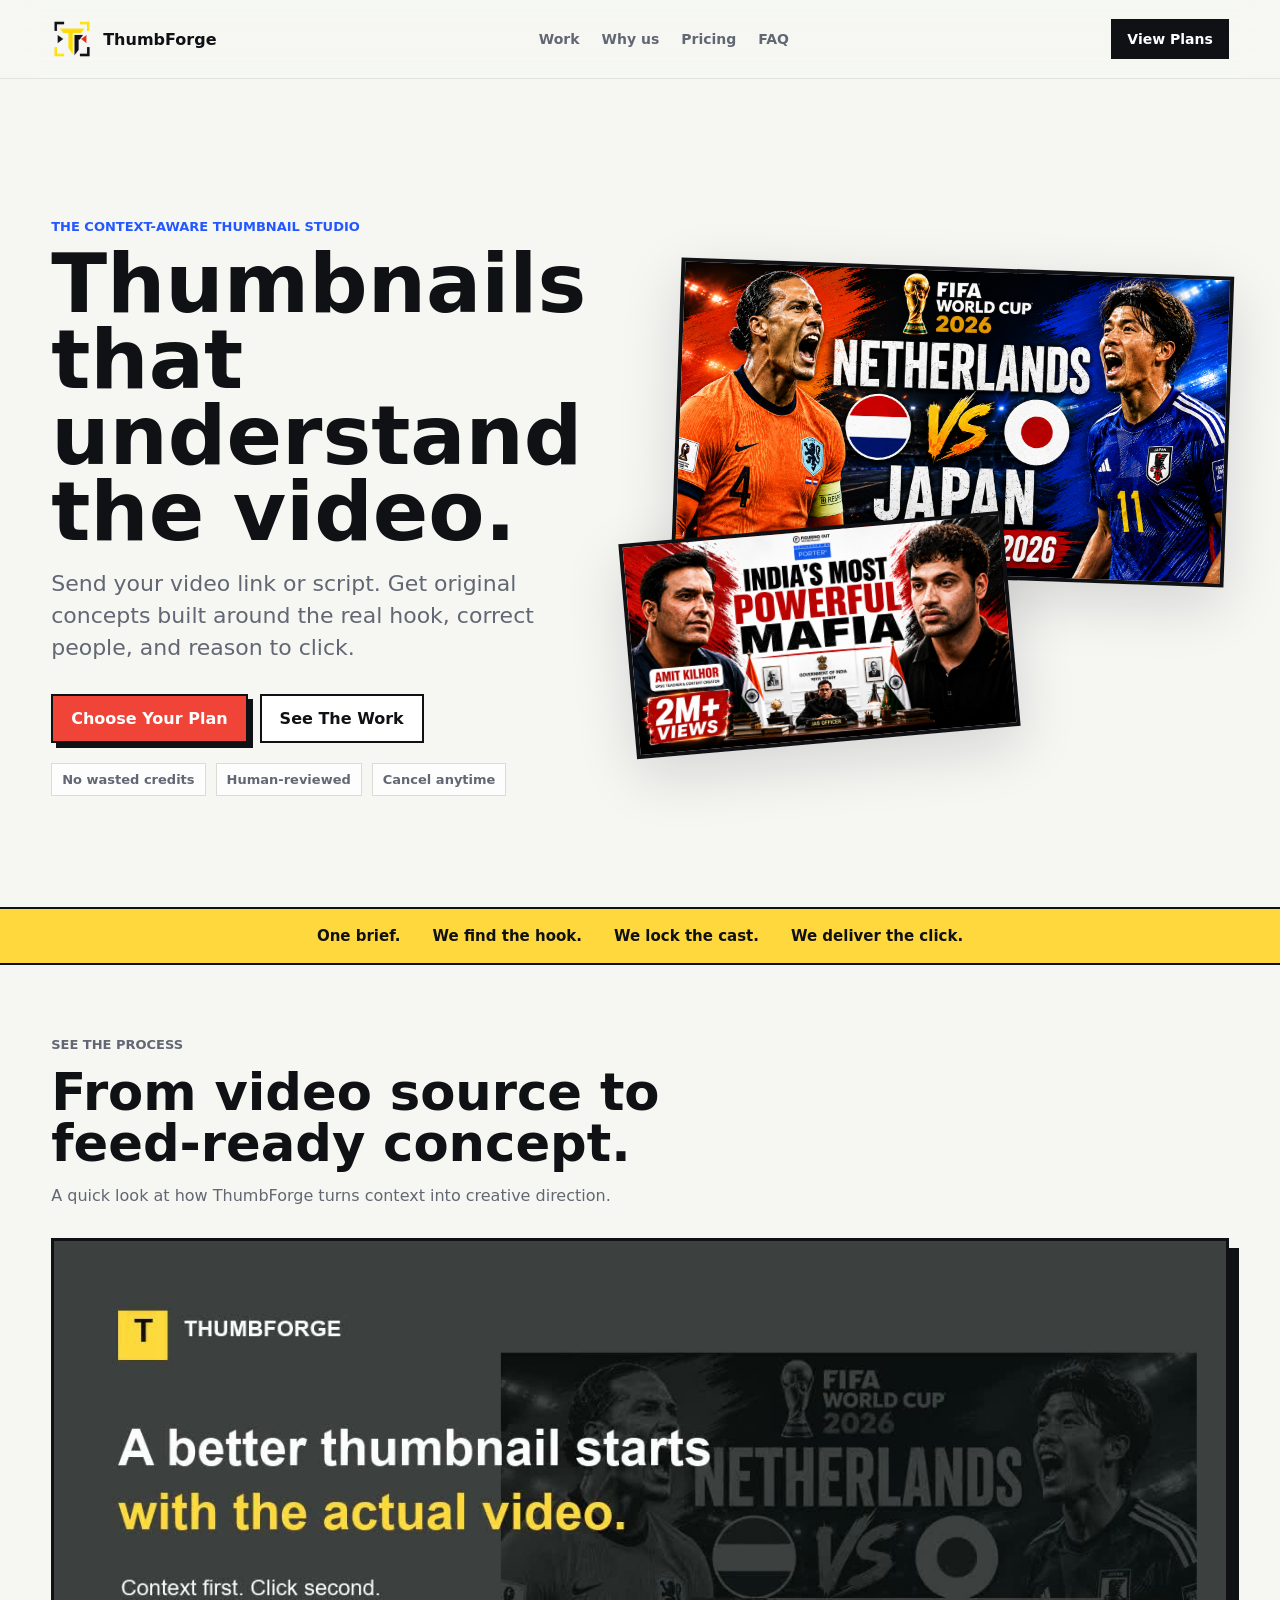
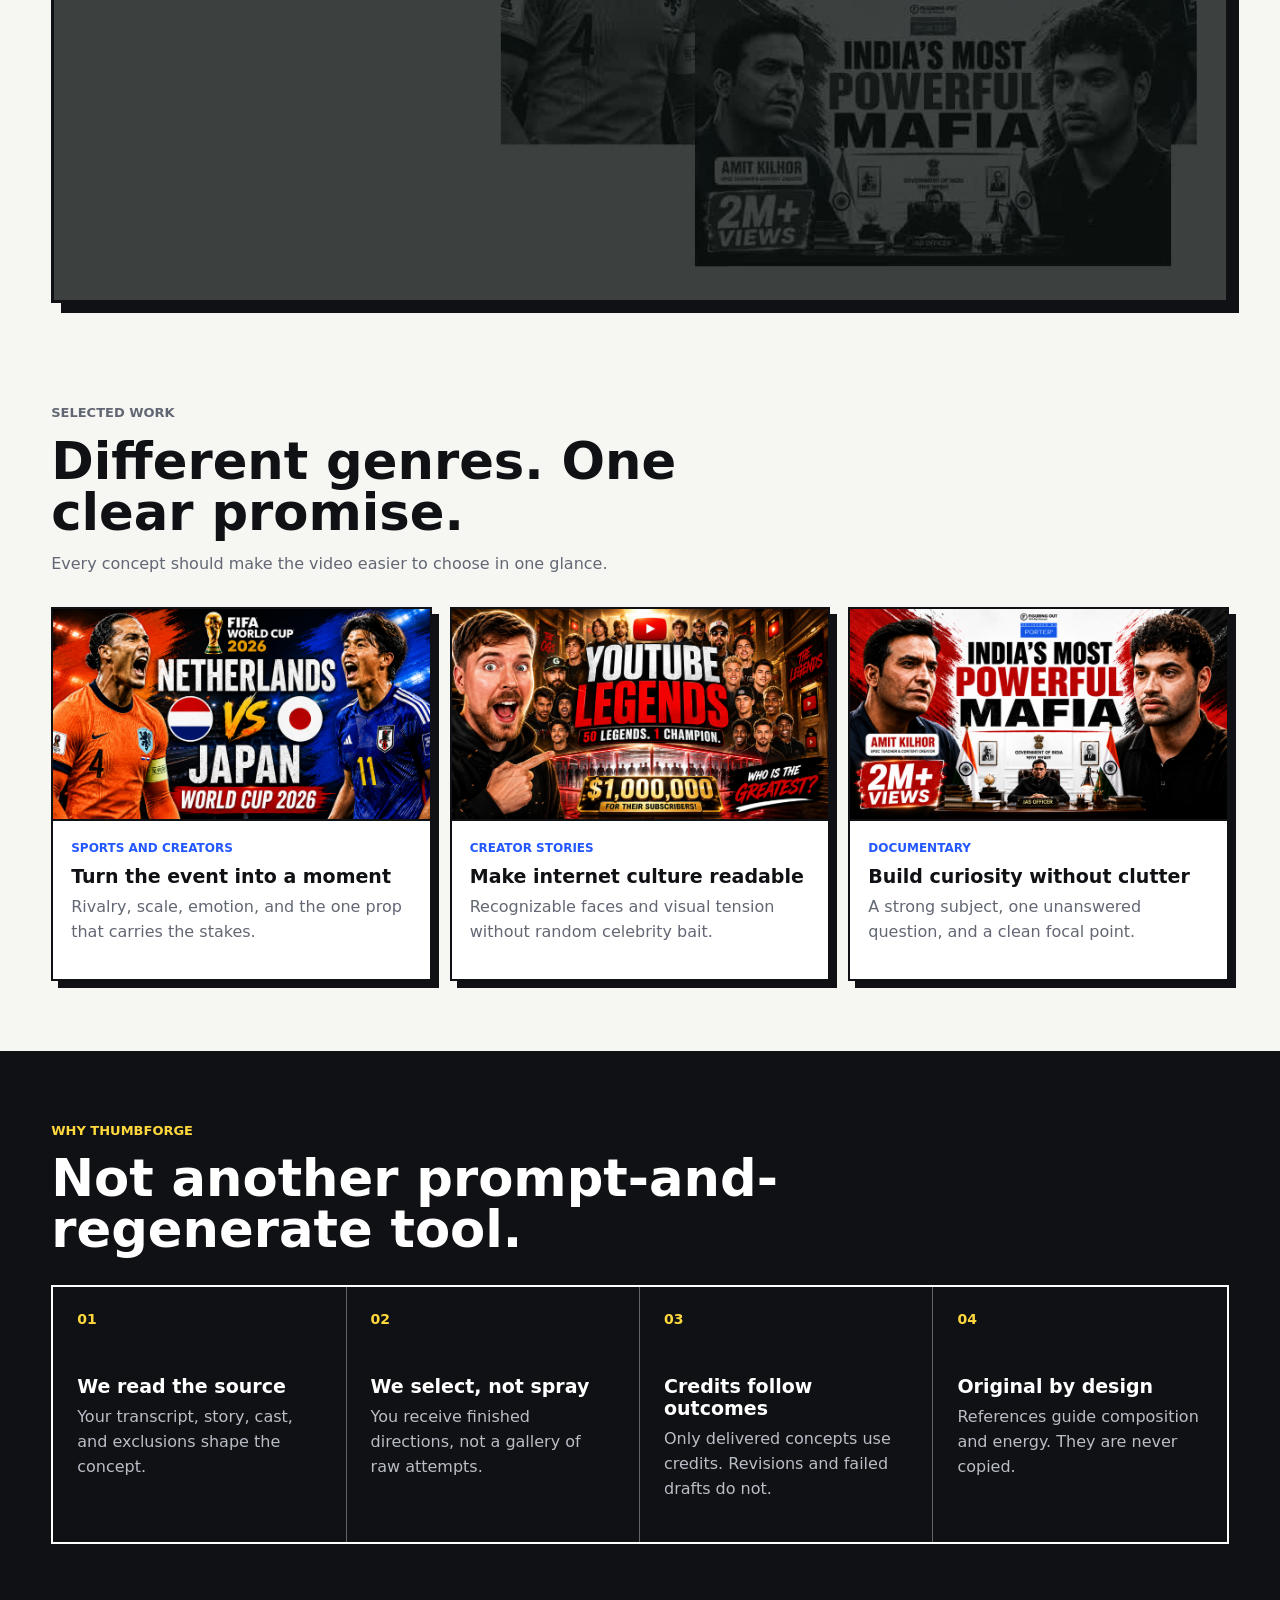
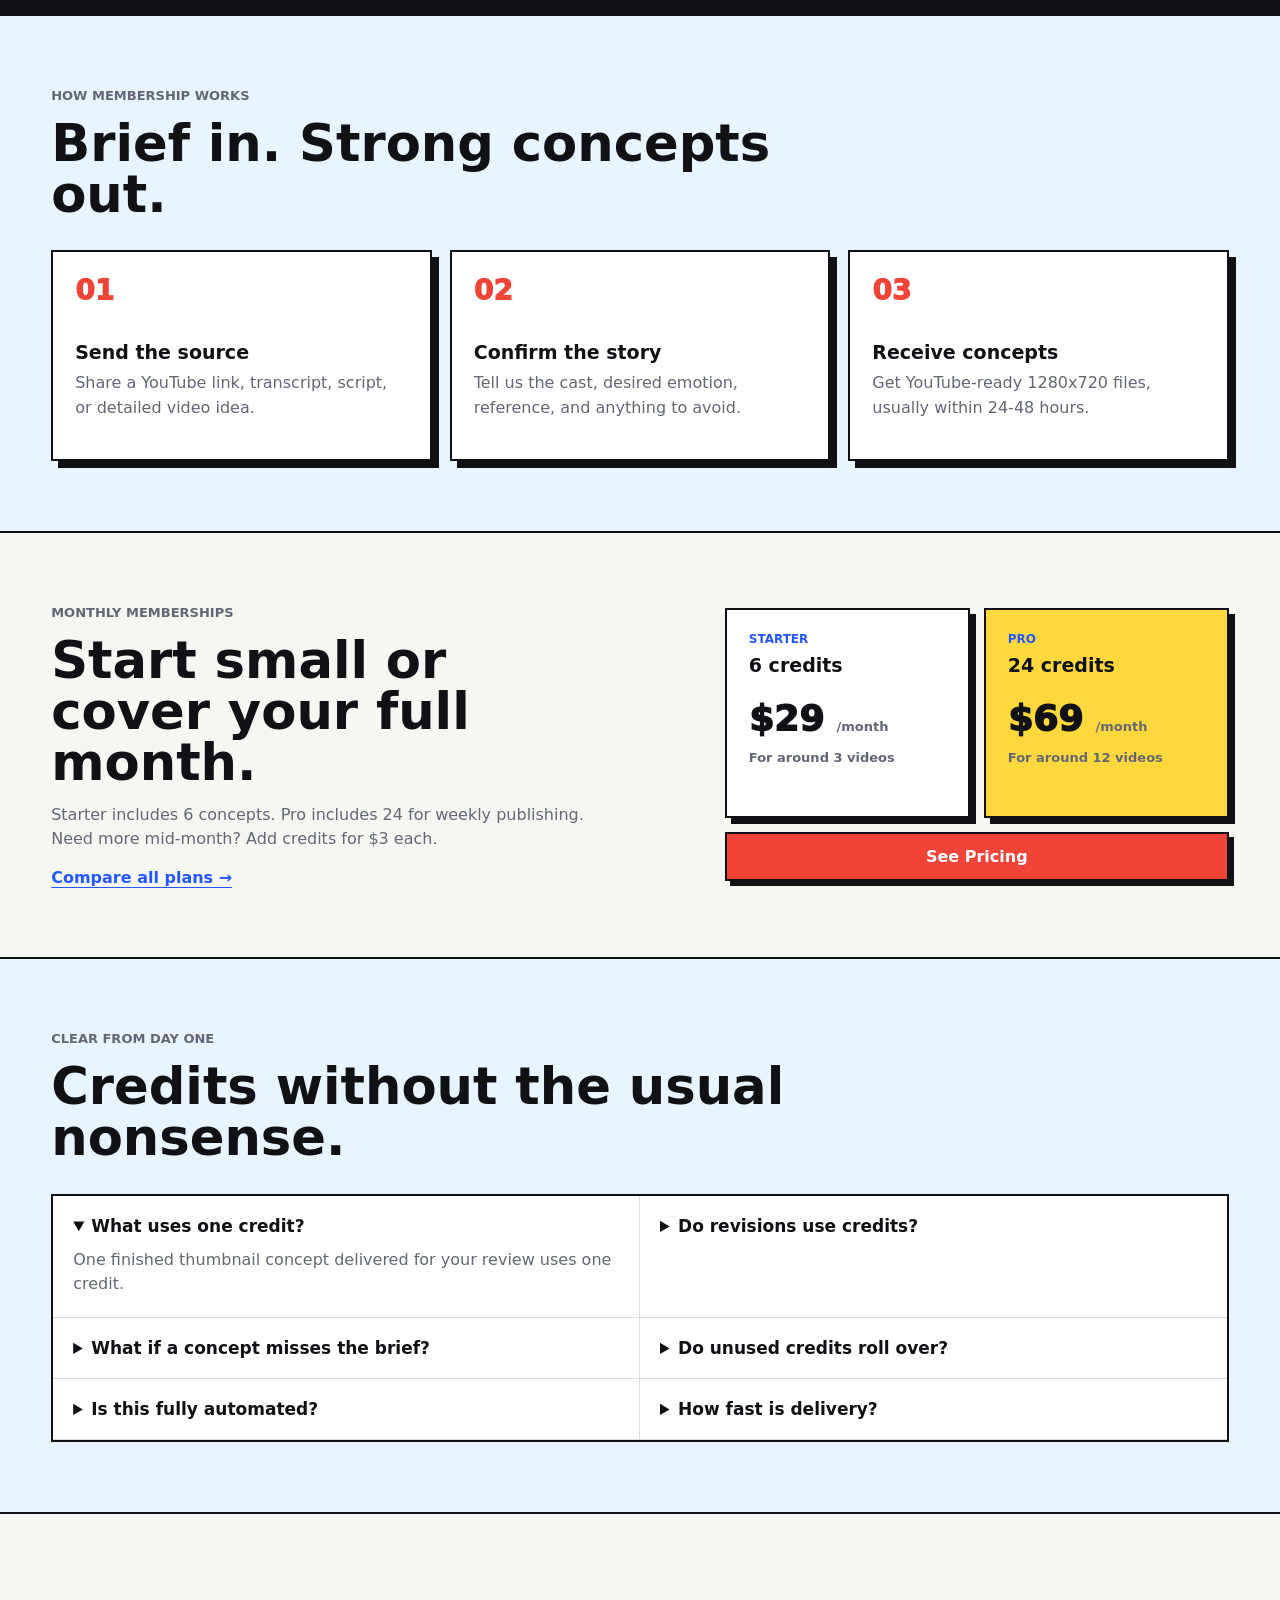
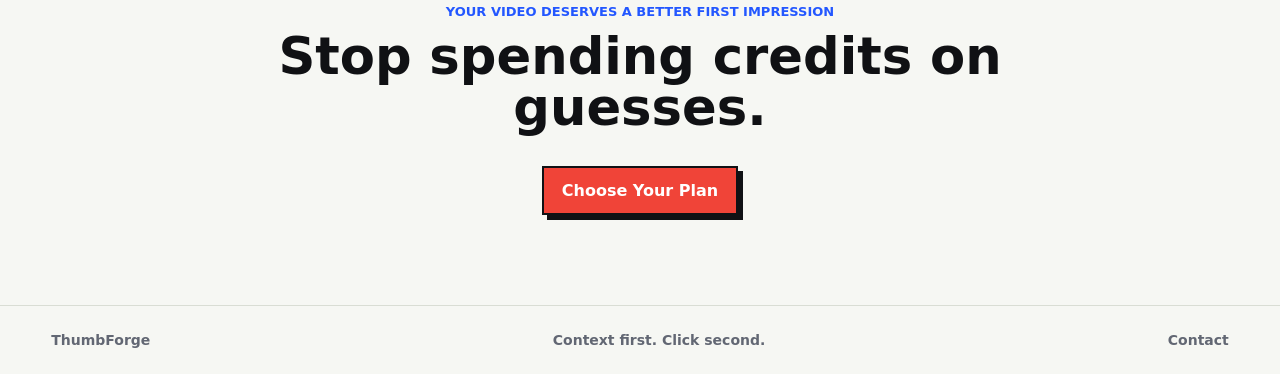
==== index.html @ fb47b9e1 "Add memorable ThumbForge brand mark" ====
<!doctype html>
<html lang="en">
  <head>
    <meta charset="utf-8" />
    <meta name="viewport" content="width=device-width, initial-scale=1" />
    <title>ThumbForge - Thumbnails That Understand the Video</title>
    <meta
      name="description"
      content="Send your video link or script. Get original, human-reviewed YouTube thumbnail concepts built around the real hook."
    />
    <meta name="theme-color" content="#f5f6f1" />
    <link rel="icon" href="assets/brand/favicon.ico" sizes="any" />
    <link rel="apple-touch-icon" href="assets/brand/thumbforge-192.png" />
    <link rel="stylesheet" href="styles.css" />
  </head>
  <body>
    <header class="site-header">
      <a class="brand" href="index.html" aria-label="ThumbForge home">
        <span class="brand-mark"><img src="assets/brand/thumbforge-64.png" alt="" /></span>
        <span>ThumbForge</span>
      </a>
      <nav aria-label="Main navigation">
        <a href="#work">Work</a>
        <a href="#difference">Why us</a>
        <a href="pricing.html">Pricing</a>
        <a href="#faq">FAQ</a>
      </nav>
      <a class="nav-cta" href="pricing.html">View Plans</a>
    </header>

    <main>
      <section class="hero">
        <div class="hero-copy">
          <p class="eyebrow">The context-aware thumbnail studio</p>
          <h1>Thumbnails that understand the video.</h1>
          <p class="hero-text">
            Send your video link or script. Get original concepts built around
            the real hook, correct people, and reason to click.
          </p>
          <div class="hero-actions">
            <a class="button primary" href="pricing.html">Choose Your Plan</a>
            <a class="button secondary" href="#work">See The Work</a>
          </div>
          <div class="trust-row" aria-label="Membership details">
            <span>No wasted credits</span>
            <span>Human-reviewed</span>
            <span>Cancel anytime</span>
          </div>
        </div>
        <div class="hero-stack" aria-label="ThumbForge thumbnail samples">
          <img
            class="hero-thumb hero-thumb-main"
            src="assets/sample-football.png"
            alt="High-energy football YouTube thumbnail"
          />
          <img
            class="hero-thumb hero-thumb-side"
            src="assets/sample-documentary.png"
            alt="Documentary YouTube thumbnail"
          />
        </div>
      </section>

      <section class="proof-strip" aria-label="Service summary">
        <strong>One brief.</strong>
        <span>We find the hook.</span>
        <span>We lock the cast.</span>
        <span>We deliver the click.</span>
      </section>

      <section class="section process-film-section" aria-labelledby="process-film-title">
        <div class="section-heading">
          <p class="eyebrow">See the process</p>
          <h2 id="process-film-title">From video source to feed-ready concept.</h2>
          <p>A quick look at how ThumbForge turns context into creative direction.</p>
        </div>
        <div class="process-film">
          <video
            class="process-film-wide"
            autoplay
            muted
            loop
            playsinline
            preload="metadata"
            poster="assets/video/thumbforge-process-wide-poster.jpg"
            aria-label="ThumbForge thumbnail creation process"
          >
            <source src="assets/video/thumbforge-process-wide.mp4" type="video/mp4" />
          </video>
          <video
            class="process-film-mobile"
            autoplay
            muted
            loop
            playsinline
            preload="metadata"
            poster="assets/video/thumbforge-process-mobile-poster.jpg"
            aria-label="ThumbForge thumbnail creation process for mobile"
          >
            <source src="assets/video/thumbforge-process-mobile.mp4" type="video/mp4" />
          </video>
        </div>
      </section>

      <section id="work" class="section">
        <div class="section-heading">
          <p class="eyebrow">Selected work</p>
          <h2>Different genres. One clear promise.</h2>
          <p>Every concept should make the video easier to choose in one glance.</p>
        </div>
        <div class="work-grid">
          <article class="work-card">
            <img src="assets/sample-football.png" alt="Sports thumbnail sample" />
            <div>
              <p class="work-label">Sports and creators</p>
              <h3>Turn the event into a moment</h3>
              <p>Rivalry, scale, emotion, and the one prop that carries the stakes.</p>
            </div>
          </article>
          <article class="work-card">
            <img src="assets/sample-youtube-legends.png" alt="Creator story thumbnail sample" />
            <div>
              <p class="work-label">Creator stories</p>
              <h3>Make internet culture readable</h3>
              <p>Recognizable faces and visual tension without random celebrity bait.</p>
            </div>
          </article>
          <article class="work-card">
            <img src="assets/sample-documentary.png" alt="Documentary thumbnail sample" />
            <div>
              <p class="work-label">Documentary</p>
              <h3>Build curiosity without clutter</h3>
              <p>A strong subject, one unanswered question, and a clean focal point.</p>
            </div>
          </article>
        </div>
      </section>

      <section id="difference" class="section difference-section">
        <div class="section-heading">
          <p class="eyebrow">Why ThumbForge</p>
          <h2>Not another prompt-and-regenerate tool.</h2>
        </div>
        <div class="difference-grid">
          <article>
            <span>01</span>
            <h3>We read the source</h3>
            <p>Your transcript, story, cast, and exclusions shape the concept.</p>
          </article>
          <article>
            <span>02</span>
            <h3>We select, not spray</h3>
            <p>You receive finished directions, not a gallery of raw attempts.</p>
          </article>
          <article>
            <span>03</span>
            <h3>Credits follow outcomes</h3>
            <p>Only delivered concepts use credits. Revisions and failed drafts do not.</p>
          </article>
          <article>
            <span>04</span>
            <h3>Original by design</h3>
            <p>References guide composition and energy. They are never copied.</p>
          </article>
        </div>
      </section>

      <section id="process" class="section process-section">
        <div class="section-heading">
          <p class="eyebrow">How membership works</p>
          <h2>Brief in. Strong concepts out.</h2>
        </div>
        <div class="steps">
          <div class="step">
            <span>01</span>
            <h3>Send the source</h3>
            <p>Share a YouTube link, transcript, script, or detailed video idea.</p>
          </div>
          <div class="step">
            <span>02</span>
            <h3>Confirm the story</h3>
            <p>Tell us the cast, desired emotion, reference, and anything to avoid.</p>
          </div>
          <div class="step">
            <span>03</span>
            <h3>Receive concepts</h3>
            <p>Get YouTube-ready 1280x720 files, usually within 24-48 hours.</p>
          </div>
        </div>
      </section>

      <section id="pricing" class="section pricing-section">
        <div class="pricing-copy">
          <p class="eyebrow">Monthly memberships</p>
          <h2>Start small or cover your full month.</h2>
          <p>Starter includes 6 concepts. Pro includes 24 for weekly publishing. Need more mid-month? Add credits for $3 each.</p>
          <a class="text-link" href="pricing.html">Compare all plans &rarr;</a>
        </div>
        <div class="home-plan-pair">
          <article class="mini-plan"><p class="plan-kicker">Starter</p><h3>6 credits</h3><p class="mini-price">$29 <small>/month</small></p><span>For around 3 videos</span></article>
          <article class="mini-plan mini-plan-pro"><p class="plan-kicker">Pro</p><h3>24 credits</h3><p class="mini-price">$69 <small>/month</small></p><span>For around 12 videos</span></article>
          <a class="button primary full" href="pricing.html">See Pricing</a>
        </div>
      </section>

      <section id="faq" class="section faq-section">
        <div class="section-heading">
          <p class="eyebrow">Clear from day one</p>
          <h2>Credits without the usual nonsense.</h2>
        </div>
        <div class="faq-grid">
          <details open>
            <summary>What uses one credit?</summary>
            <p>One finished thumbnail concept delivered for your review uses one credit.</p>
          </details>
          <details>
            <summary>Do revisions use credits?</summary>
            <p>No. One reasonable revision is included with each video brief.</p>
          </details>
          <details>
            <summary>What if a concept misses the brief?</summary>
            <p>A rejected direction that clearly misses the agreed brief does not consume a credit.</p>
          </details>
          <details>
            <summary>Do unused credits roll over?</summary>
            <p>Up to six unused credits roll into the next billing month while your membership is active.</p>
          </details>
          <details>
            <summary>Is this fully automated?</summary>
            <p>No. AI speeds up production, while each concept is reviewed for story accuracy, originality, and mobile readability.</p>
          </details>
          <details>
            <summary>How fast is delivery?</summary>
            <p>Most briefs are delivered within 24-48 hours. Complex requests may take longer and will be confirmed upfront.</p>
          </details>
        </div>
      </section>

      <section class="final-cta">
        <p class="eyebrow">Your video deserves a better first impression</p>
        <h2>Stop spending credits on guesses.</h2>
        <a class="button primary" href="pricing.html">Choose Your Plan</a>
      </section>
    </main>

    <footer class="site-footer">
      <span>ThumbForge</span>
      <span>Context first. Click second.</span>
      <a href="contact.html">Contact</a>
    </footer>
    <script src="script.js"></script>
  </body>
</html>
---- styles.css ----
:root {
  --ink: #101114;
  --muted: #626773;
  --paper: #f6f7f3;
  --panel: #ffffff;
  --line: #d9ddd4;
  --yellow: #ffd83d;
  --red: #f04438;
  --blue: #2357ff;
  --green: #0d9f68;
  --shadow: 0 18px 60px rgba(16, 17, 20, 0.14);
}

* {
  box-sizing: border-box;
}

body {
  margin: 0;
  font-family:
    Inter, ui-sans-serif, system-ui, -apple-system, BlinkMacSystemFont, "Segoe UI",
    sans-serif;
  color: var(--ink);
  background: var(--paper);
}

a {
  color: inherit;
  text-decoration: none;
}

img {
  display: block;
  max-width: 100%;
}

.site-header {
  position: sticky;
  top: 0;
  z-index: 10;
  display: flex;
  align-items: center;
  justify-content: space-between;
  gap: 24px;
  padding: 18px clamp(18px, 4vw, 56px);
  border-bottom: 1px solid rgba(16, 17, 20, 0.08);
  background: rgba(246, 247, 243, 0.88);
  backdrop-filter: blur(16px);
}

.brand,
.trust-row,
.hero-actions,
.site-footer {
  display: flex;
  align-items: center;
}

.brand {
  gap: 10px;
  font-weight: 900;
}

.brand-mark {
  display: grid;
  width: 34px;
  height: 34px;
  place-items: center;
  border: 2px solid var(--ink);
  background: var(--yellow);
  box-shadow: 4px 4px 0 var(--ink);
}

nav {
  display: flex;
  gap: 22px;
  color: var(--muted);
  font-size: 14px;
  font-weight: 700;
}

.nav-cta {
  padding: 10px 14px;
  border: 2px solid var(--ink);
  background: var(--ink);
  color: #fff;
  font-size: 14px;
  font-weight: 800;
}

.hero {
  display: grid;
  grid-template-columns: minmax(0, 0.92fr) minmax(360px, 1.08fr);
  gap: clamp(28px, 5vw, 70px);
  align-items: center;
  min-height: calc(100vh - 72px);
  padding: clamp(42px, 6vw, 84px) clamp(18px, 4vw, 56px) 48px;
  overflow: hidden;
}

.eyebrow {
  margin: 0 0 12px;
  color: var(--blue);
  font-size: 13px;
  font-weight: 900;
  letter-spacing: 0;
  text-transform: uppercase;
}

h1,
h2,
h3,
p {
  margin-top: 0;
}

h1 {
  max-width: 740px;
  margin-bottom: 18px;
  font-size: clamp(44px, 6.4vw, 82px);
  line-height: 0.93;
}

h2 {
  margin-bottom: 14px;
  font-size: clamp(30px, 4vw, 54px);
  line-height: 1;
}

h3 {
  margin-bottom: 8px;
  font-size: 19px;
}

.hero-text {
  max-width: 610px;
  color: var(--muted);
  font-size: clamp(18px, 2vw, 22px);
  line-height: 1.45;
}

.hero-actions {
  flex-wrap: wrap;
  gap: 12px;
  margin: 30px 0 20px;
}

.button {
  display: inline-flex;
  min-height: 48px;
  align-items: center;
  justify-content: center;
  padding: 13px 18px;
  border: 2px solid var(--ink);
  font-weight: 900;
  cursor: pointer;
}

.button.primary {
  background: var(--red);
  color: #fff;
  box-shadow: 5px 5px 0 var(--ink);
}

.button.secondary {
  background: var(--panel);
}

.button.full {
  width: 100%;
}

.trust-row {
  flex-wrap: wrap;
  gap: 10px;
}

.trust-row span {
  padding: 8px 10px;
  border: 1px solid var(--line);
  background: rgba(255, 255, 255, 0.74);
  color: var(--muted);
  font-size: 13px;
  font-weight: 800;
}

.hero-stack {
  position: relative;
  min-height: 520px;
}

.hero-thumb {
  position: absolute;
  aspect-ratio: 16 / 9;
  object-fit: cover;
  border: 4px solid var(--ink);
  box-shadow: var(--shadow);
}

.hero-thumb-main {
  right: 0;
  top: 20px;
  width: min(780px, 92%);
  transform: rotate(2deg);
}

.hero-thumb-side {
  left: 0;
  bottom: 24px;
  width: min(520px, 64%);
  transform: rotate(-5deg);
}

.section {
  padding: 70px clamp(18px, 4vw, 56px);
}

.section-heading {
  max-width: 760px;
  margin-bottom: 30px;
}

.section-heading p,
.pricing-copy p,
.brief-aside p,
.difference-grid p,
.faq-grid p,
.step p,
.work-card p {
  color: var(--muted);
  line-height: 1.55;
}

.proof-strip {
  display: flex;
  flex-wrap: wrap;
  justify-content: center;
  gap: 12px 32px;
  padding: 18px clamp(18px, 4vw, 56px);
  border-block: 2px solid var(--ink);
  background: var(--yellow);
  font-size: 15px;
  font-weight: 850;
}

.process-film-section {
  padding-bottom: 30px;
}

.process-film {
  overflow: hidden;
  border: 3px solid var(--ink);
  background: #aeb2ad;
  box-shadow: 10px 10px 0 var(--ink);
}

.process-film video {
  display: block;
  width: 100%;
  height: auto;
}

.process-film-mobile {
  display: none !important;
}

.work-grid {
  display: grid;
  grid-template-columns: repeat(3, minmax(0, 1fr));
  gap: 18px;
}

.work-card,
.step,
.price-card,
.brief-form,
.brief-aside {
  border: 2px solid var(--ink);
  background: var(--panel);
  box-shadow: 7px 7px 0 var(--ink);
}

.work-card {
  overflow: hidden;
}

.work-card img {
  width: 100%;
  aspect-ratio: 16 / 9;
  object-fit: cover;
  border-bottom: 2px solid var(--ink);
}

.work-card div {
  padding: 18px;
}

.work-label,
.plan-kicker {
  margin-bottom: 8px;
  color: var(--blue) !important;
  font-size: 12px;
  font-weight: 900;
  text-transform: uppercase;
}

.difference-section {
  background: var(--ink);
  color: #fff;
}

.difference-section .eyebrow {
  color: var(--yellow);
}

.difference-grid {
  display: grid;
  grid-template-columns: repeat(4, minmax(0, 1fr));
  border: 2px solid #fff;
}

.difference-grid article {
  min-height: 250px;
  padding: 24px;
  border-right: 1px solid rgba(255, 255, 255, 0.35);
}

.difference-grid article:last-child {
  border-right: 0;
}

.difference-grid span {
  display: block;
  margin-bottom: 48px;
  color: var(--yellow);
  font-size: 14px;
  font-weight: 900;
}

.difference-grid p {
  color: #b9bdc6;
}

.process-section {
  background: #e8f4ff;
  border-block: 2px solid var(--ink);
}

.steps {
  display: grid;
  grid-template-columns: repeat(3, minmax(0, 1fr));
  gap: 18px;
}

.step {
  padding: 22px;
}

.step span {
  display: inline-block;
  margin-bottom: 34px;
  color: var(--red);
  font-size: 28px;
  font-weight: 950;
}

.pricing-section {
  display: grid;
  grid-template-columns: minmax(0, 0.85fr) minmax(420px, 0.75fr);
  gap: clamp(36px, 8vw, 120px);
  align-items: center;
}

.price-card {
  padding: 24px;
}

.founder-card {
  position: relative;
  padding: 30px;
  background: var(--yellow);
}

.price-head {
  display: flex;
  align-items: baseline;
  justify-content: space-between;
  gap: 18px;
  border-bottom: 2px solid var(--ink);
  margin-bottom: 20px;
  padding-bottom: 18px;
}

.price {
  margin: 0;
  font-size: 44px;
  font-weight: 950;
  white-space: nowrap;
}

.price span {
  font-size: 24px;
  vertical-align: top;
}

.price small {
  color: var(--muted);
  font-size: 14px;
  font-weight: 800;
}

.feature-list {
  color: var(--ink);
  font-weight: 700;
}

.faq-section {
  background: #e8f4ff;
  border-block: 2px solid var(--ink);
}

.faq-grid {
  display: grid;
  grid-template-columns: repeat(2, minmax(0, 1fr));
  border: 2px solid var(--ink);
  background: var(--panel);
}

.faq-grid details {
  padding: 20px;
  border-bottom: 1px solid var(--line);
}

.faq-grid details:nth-child(odd) {
  border-right: 1px solid var(--line);
}

.faq-grid summary {
  cursor: pointer;
  font-size: 17px;
  font-weight: 900;
}

.faq-grid p {
  margin: 12px 0 0;
}

.final-cta {
  padding: 90px clamp(18px, 4vw, 56px);
  text-align: center;
}

.final-cta h2 {
  max-width: 780px;
  margin-inline: auto;
}

.final-cta .button {
  margin-top: 18px;
}

ul {
  margin: 0 0 24px;
  padding-left: 20px;
  color: var(--muted);
  line-height: 1.9;
}

.fine-print {
  margin: 16px 0 0;
  color: var(--muted);
  font-size: 12px;
  line-height: 1.45;
}

.site-footer {
  justify-content: space-between;
  padding: 26px clamp(18px, 4vw, 56px);
  border-top: 1px solid var(--line);
  color: var(--muted);
  font-size: 14px;
  font-weight: 800;
}

.form-hero {
  padding: 64px clamp(18px, 4vw, 56px) 30px;
}

.form-hero div {
  max-width: 760px;
}

.form-hero p {
  color: var(--muted);
  font-size: 18px;
  line-height: 1.5;
}

.brief-layout {
  display: grid;
  grid-template-columns: minmax(0, 1fr) minmax(280px, 360px);
  gap: 24px;
  padding: 0 clamp(18px, 4vw, 56px) 70px;
}

.brief-form,
.brief-aside {
  padding: 22px;
}

label {
  display: grid;
  gap: 8px;
  margin-bottom: 16px;
  font-weight: 850;
}

input,
select,
textarea {
  width: 100%;
  border: 2px solid var(--ink);
  background: #fff;
  padding: 12px;
  color: var(--ink);
  font: inherit;
}

textarea {
  resize: vertical;
}

.field-grid {
  display: grid;
  grid-template-columns: repeat(2, minmax(0, 1fr));
  gap: 14px;
}

@media (max-width: 900px) {
  nav {
    display: none;
  }

  .hero,
  .pricing-section,
  .brief-layout {
    grid-template-columns: 1fr;
  }

  .difference-grid {
    grid-template-columns: repeat(2, minmax(0, 1fr));
  }

  .difference-grid article:nth-child(2) {
    border-right: 0;
  }

  .hero {
    min-height: auto;
  }

  .hero-stack {
    min-height: 420px;
  }

  .work-grid,
  .steps {
    grid-template-columns: 1fr;
  }
}

@media (max-width: 560px) {
  .site-header {
    gap: 12px;
  }

  .nav-cta {
    display: none;
  }

  h1 {
    font-size: 42px;
  }

  .hero-stack {
    min-height: 320px;
  }

  .hero-thumb-main,
  .hero-thumb-side {
    width: 92%;
  }

  .field-grid,
  .price-head {
    grid-template-columns: 1fr;
    display: grid;
  }

  .difference-grid,
  .faq-grid {
    grid-template-columns: 1fr;
  }

  .difference-grid article,
  .difference-grid article:nth-child(2),
  .faq-grid details:nth-child(odd) {
    border-right: 0;
  }

  .process-film-wide {
    display: none !important;
  }

  .process-film-mobile {
    display: block !important;
  }
}

.text-link {
  color: var(--blue);
  font-weight: 900;
  text-decoration: underline;
  text-underline-offset: 4px;
}

.home-plan-pair {
  display: grid;
  grid-template-columns: repeat(2, minmax(0, 1fr));
  gap: 14px;
}

.home-plan-pair .button {
  grid-column: 1 / -1;
}

.mini-plan {
  min-height: 210px;
  padding: 22px;
  border: 2px solid var(--ink);
  background: var(--panel);
  box-shadow: 6px 6px 0 var(--ink);
}

.mini-plan-pro {
  background: var(--yellow);
}

.mini-price {
  margin: 22px 0 8px;
  font-size: 36px;
  font-weight: 950;
}

.mini-price small,
.mini-plan span {
  color: var(--muted);
  font-size: 13px;
  font-weight: 800;
}

.pricing-hero,
.contact-hero {
  padding: 80px clamp(18px, 6vw, 90px) 50px;
}

.pricing-hero {
  max-width: 1120px;
}

.pricing-hero h1,
.contact-hero h1 {
  max-width: 950px;
  font-size: clamp(46px, 7vw, 86px);
}

.pricing-hero > p:not(.eyebrow),
.contact-hero > div > p:not(.eyebrow) {
  max-width: 760px;
  color: var(--muted);
  font-size: 20px;
  line-height: 1.5;
}

.billing-note {
  display: flex;
  flex-wrap: wrap;
  gap: 12px 28px;
  margin-top: 32px;
  padding: 18px 22px;
  border: 2px solid var(--ink);
  background: var(--yellow);
  font-size: 14px;
  font-weight: 850;
}

.plan-section {
  padding-top: 30px;
}

.plan-grid {
  display: grid;
  grid-template-columns: repeat(3, minmax(0, 1fr));
  gap: 18px;
  align-items: stretch;
}

.membership-card {
  position: relative;
  display: flex;
  flex-direction: column;
  min-width: 0;
  padding: 26px;
  border: 2px solid var(--ink);
  background: var(--panel);
  box-shadow: 7px 7px 0 var(--ink);
}

.featured-plan {
  background: var(--yellow);
}

.custom-plan-card {
  background: #e8f4ff;
}

.popular-label {
  margin: -26px -26px 24px;
  padding: 9px 16px;
  background: var(--ink);
  color: #fff;
  text-align: center;
  font-size: 12px;
  font-weight: 900;
  text-transform: uppercase;
}

.membership-card-head {
  min-height: 285px;
}

.membership-card h2 {
  font-size: 31px;
  line-height: 1.05;
}

.membership-card-head > p:last-child {
  color: var(--muted);
  line-height: 1.5;
}

.membership-price,
.custom-price {
  margin: 30px 0 14px;
  font-size: 52px;
  font-weight: 950;
}

.membership-price span {
  font-size: 24px;
  vertical-align: top;
}

.membership-price small {
  color: var(--muted);
  font-size: 14px;
}

.custom-price {
  font-size: 42px;
}

.membership-features {
  margin-top: 24px;
  color: var(--ink);
  font-weight: 700;
}

.topup-section {
  display: grid;
  grid-template-columns: minmax(0, 1fr) minmax(320px, 430px);
  gap: clamp(36px, 8vw, 120px);
  align-items: center;
  border-block: 2px solid var(--ink);
  background: var(--ink);
  color: #fff;
}

.topup-section .eyebrow {
  color: var(--yellow);
}

.topup-section > div:first-child > p:last-child {
  max-width: 680px;
  color: #b9bdc6;
  font-size: 18px;
  line-height: 1.55;
}

.topup-calculator {
  padding: 24px;
  border: 2px solid #fff;
  background: var(--panel);
  color: var(--ink);
}

.credit-control {
  display: grid;
  grid-template-columns: 52px 1fr 52px;
  height: 54px;
  margin-bottom: 18px;
}

.credit-control input,
.credit-step {
  height: 54px;
  border: 2px solid var(--ink);
  text-align: center;
  font-size: 20px;
  font-weight: 900;
}

.credit-control input {
  border-inline: 0;
}

.credit-step {
  padding: 0;
  background: var(--yellow);
  cursor: pointer;
}

.topup-total {
  display: flex;
  align-items: baseline;
  gap: 8px;
  color: var(--muted);
}

.topup-total span {
  color: var(--ink);
  font-size: 42px;
  font-weight: 950;
}

.comparison-table-wrap {
  overflow-x: auto;
  border: 2px solid var(--ink);
  background: var(--panel);
  box-shadow: 7px 7px 0 var(--ink);
}

.comparison-table {
  width: 100%;
  min-width: 720px;
  border-collapse: collapse;
}

.comparison-table th,
.comparison-table td {
  padding: 17px 20px;
  border-bottom: 1px solid var(--line);
  text-align: left;
}

.comparison-table th {
  background: var(--ink);
  color: #fff;
  font-size: 13px;
  text-transform: uppercase;
}

.comparison-table td:first-child {
  font-weight: 850;
}

.pricing-faq {
  border-bottom: 0;
}

.contact-hero {
  display: grid;
  grid-template-columns: minmax(0, 1fr) 300px;
  gap: 40px;
  align-items: end;
}

.response-promise {
  display: grid;
  gap: 12px;
  padding: 24px;
  border: 2px solid var(--ink);
  background: var(--yellow);
  box-shadow: 7px 7px 0 var(--ink);
  font-weight: 800;
}

.response-promise strong {
  font-size: 27px;
}

.contact-layout {
  padding-top: 20px;
}

@media (max-width: 900px) {
  .plan-grid,
  .topup-section,
  .contact-hero {
    grid-template-columns: 1fr;
  }

  .membership-card-head {
    min-height: auto;
  }
}

@media (max-width: 560px) {
  .home-plan-pair {
    grid-template-columns: 1fr;
  }

  .pricing-hero,
  .contact-hero {
    padding-top: 52px;
  }

  .pricing-hero h1,
  .contact-hero h1 {
    font-size: 42px;
  }

  .membership-card {
    padding: 20px;
  }

  .popular-label {
    margin: -20px -20px 20px;
  }
}

.brand-mark {
  width: 42px;
  height: 42px;
  border: 0;
  background: transparent;
  box-shadow: none;
}

.brand-mark img {
  width: 100%;
  height: 100%;
  object-fit: contain;
}
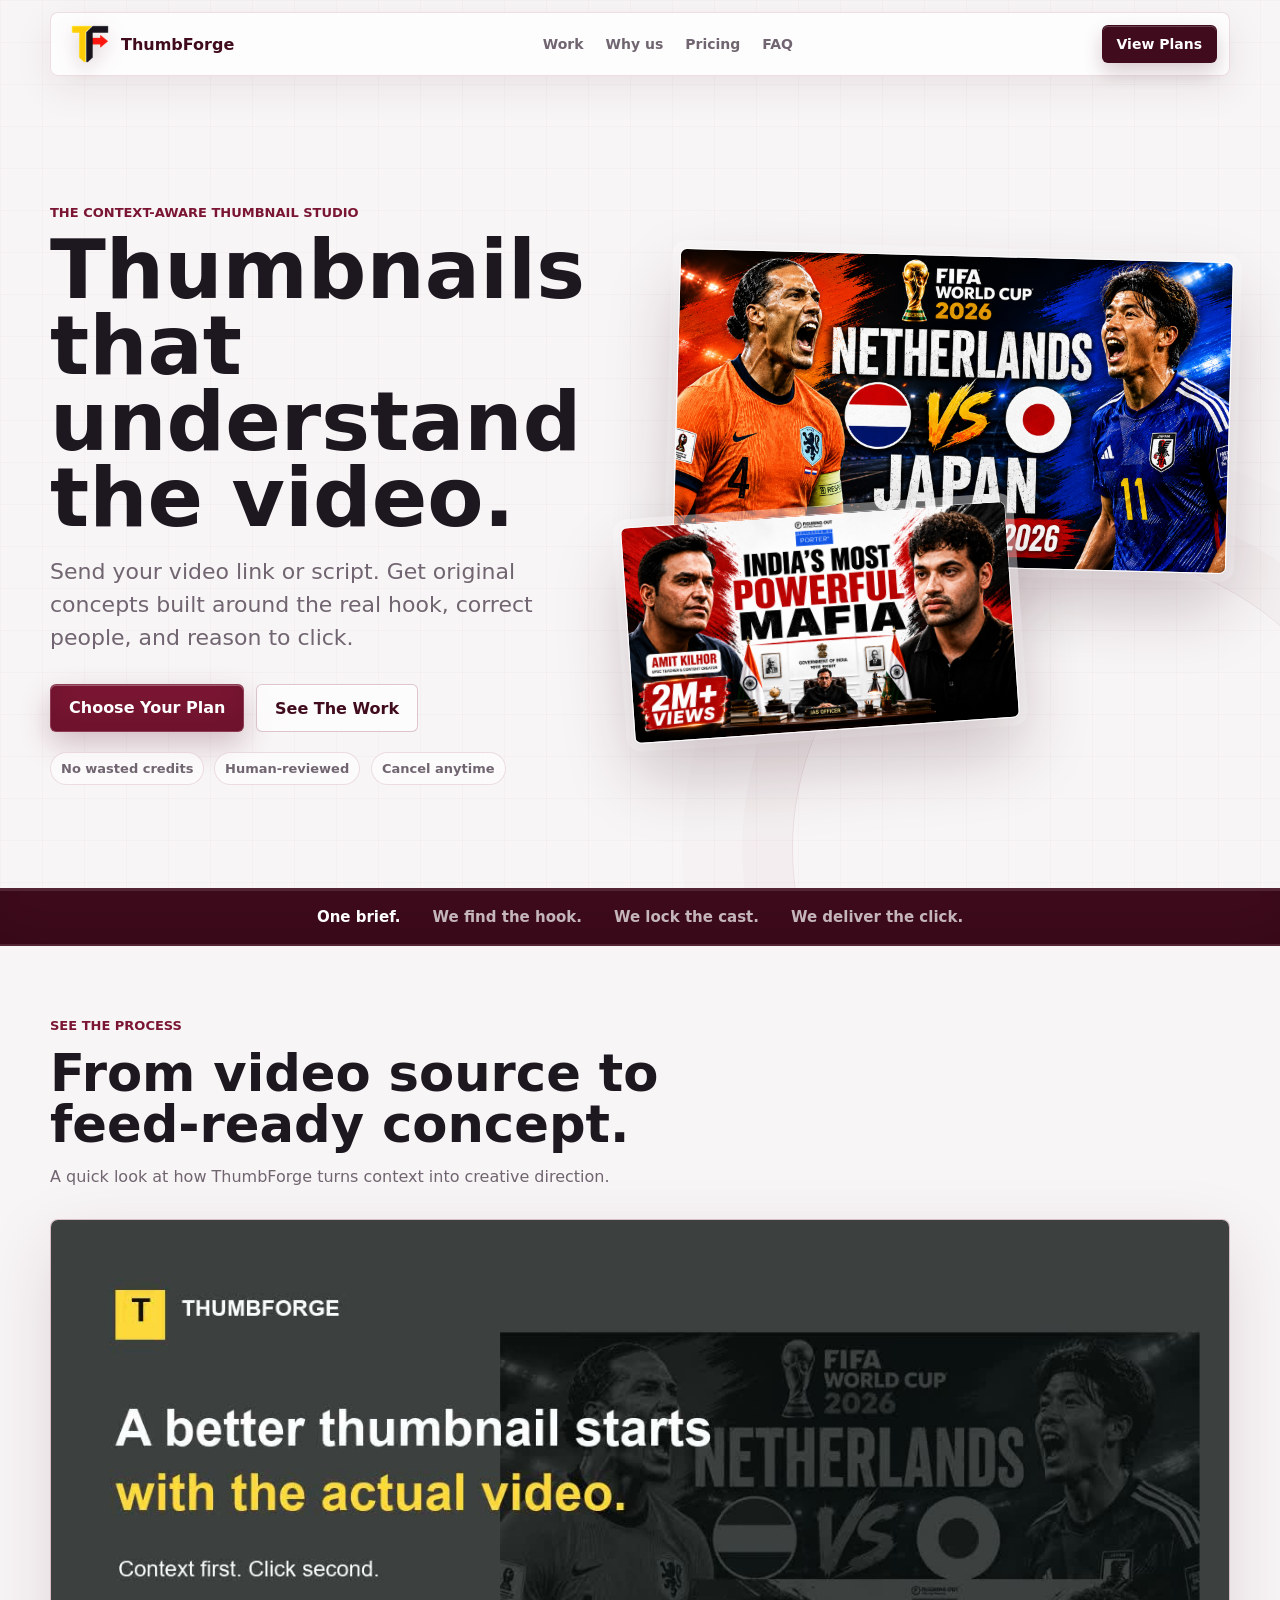
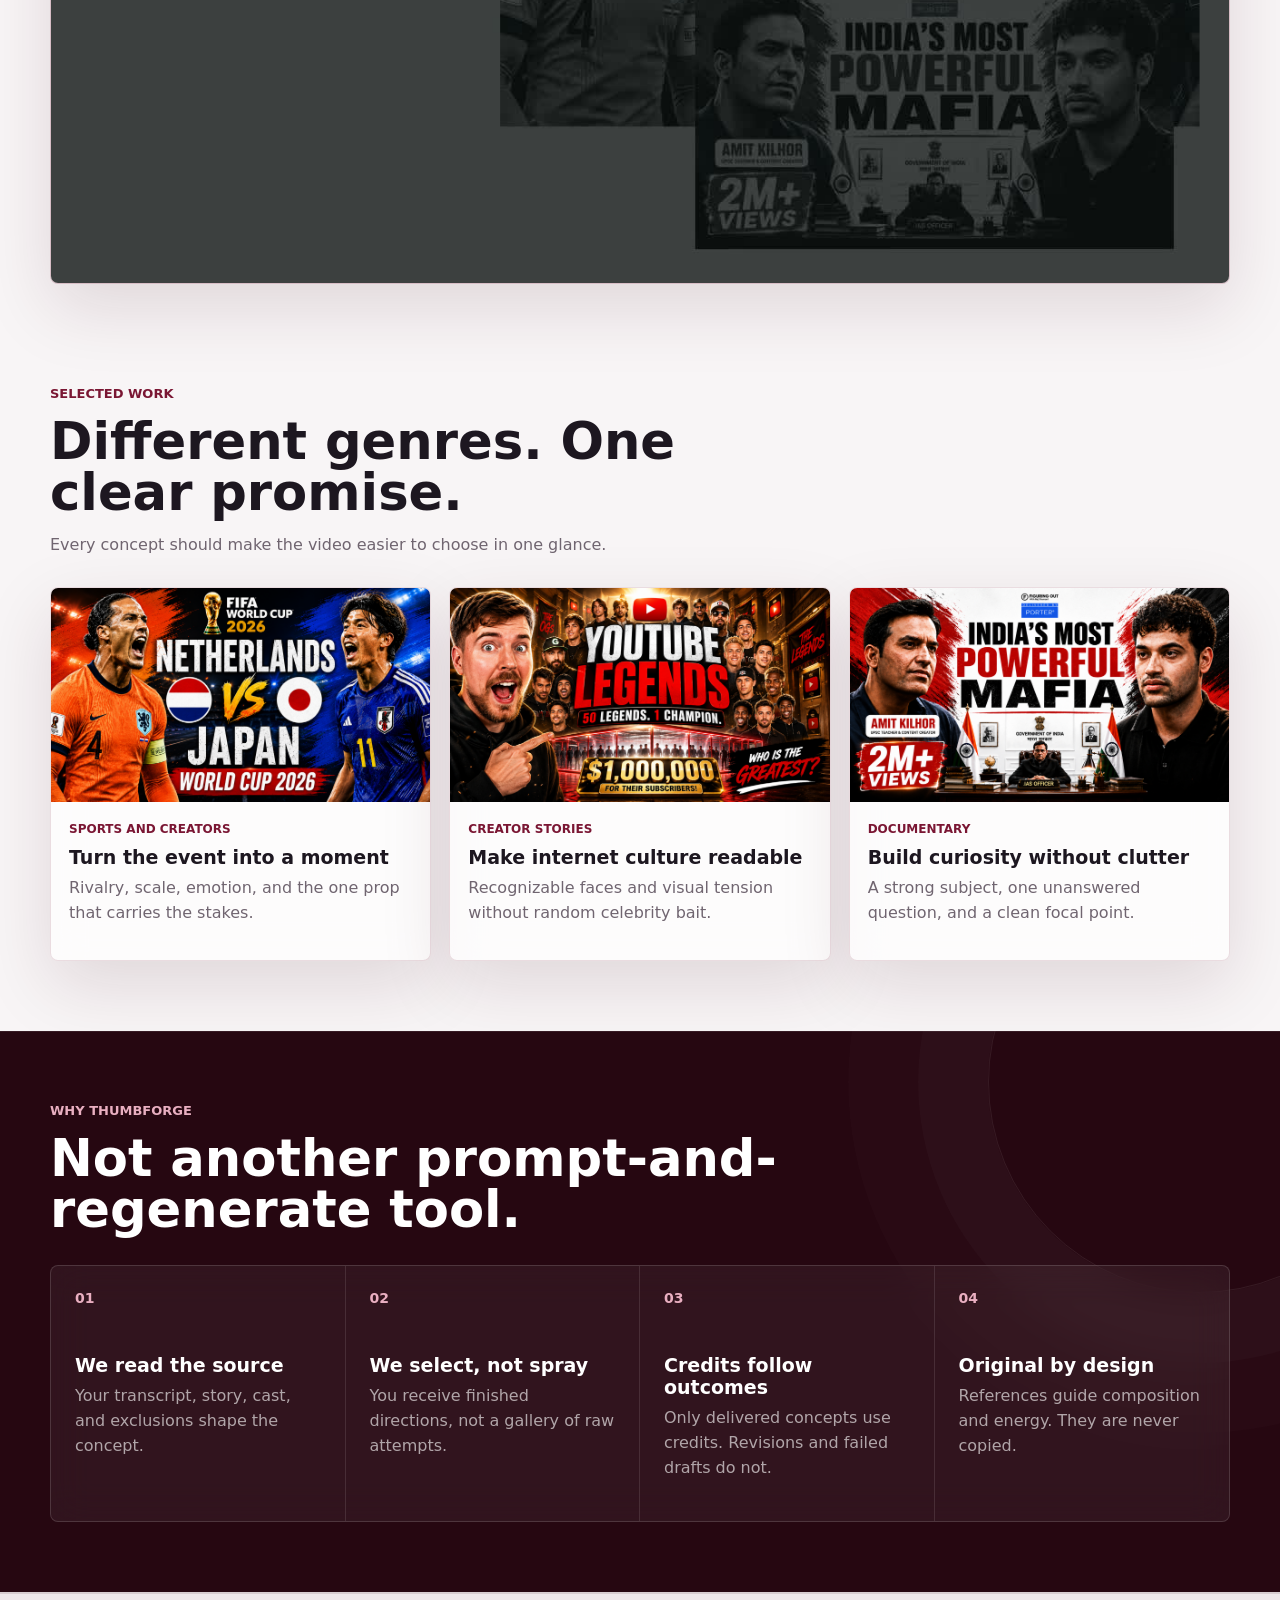
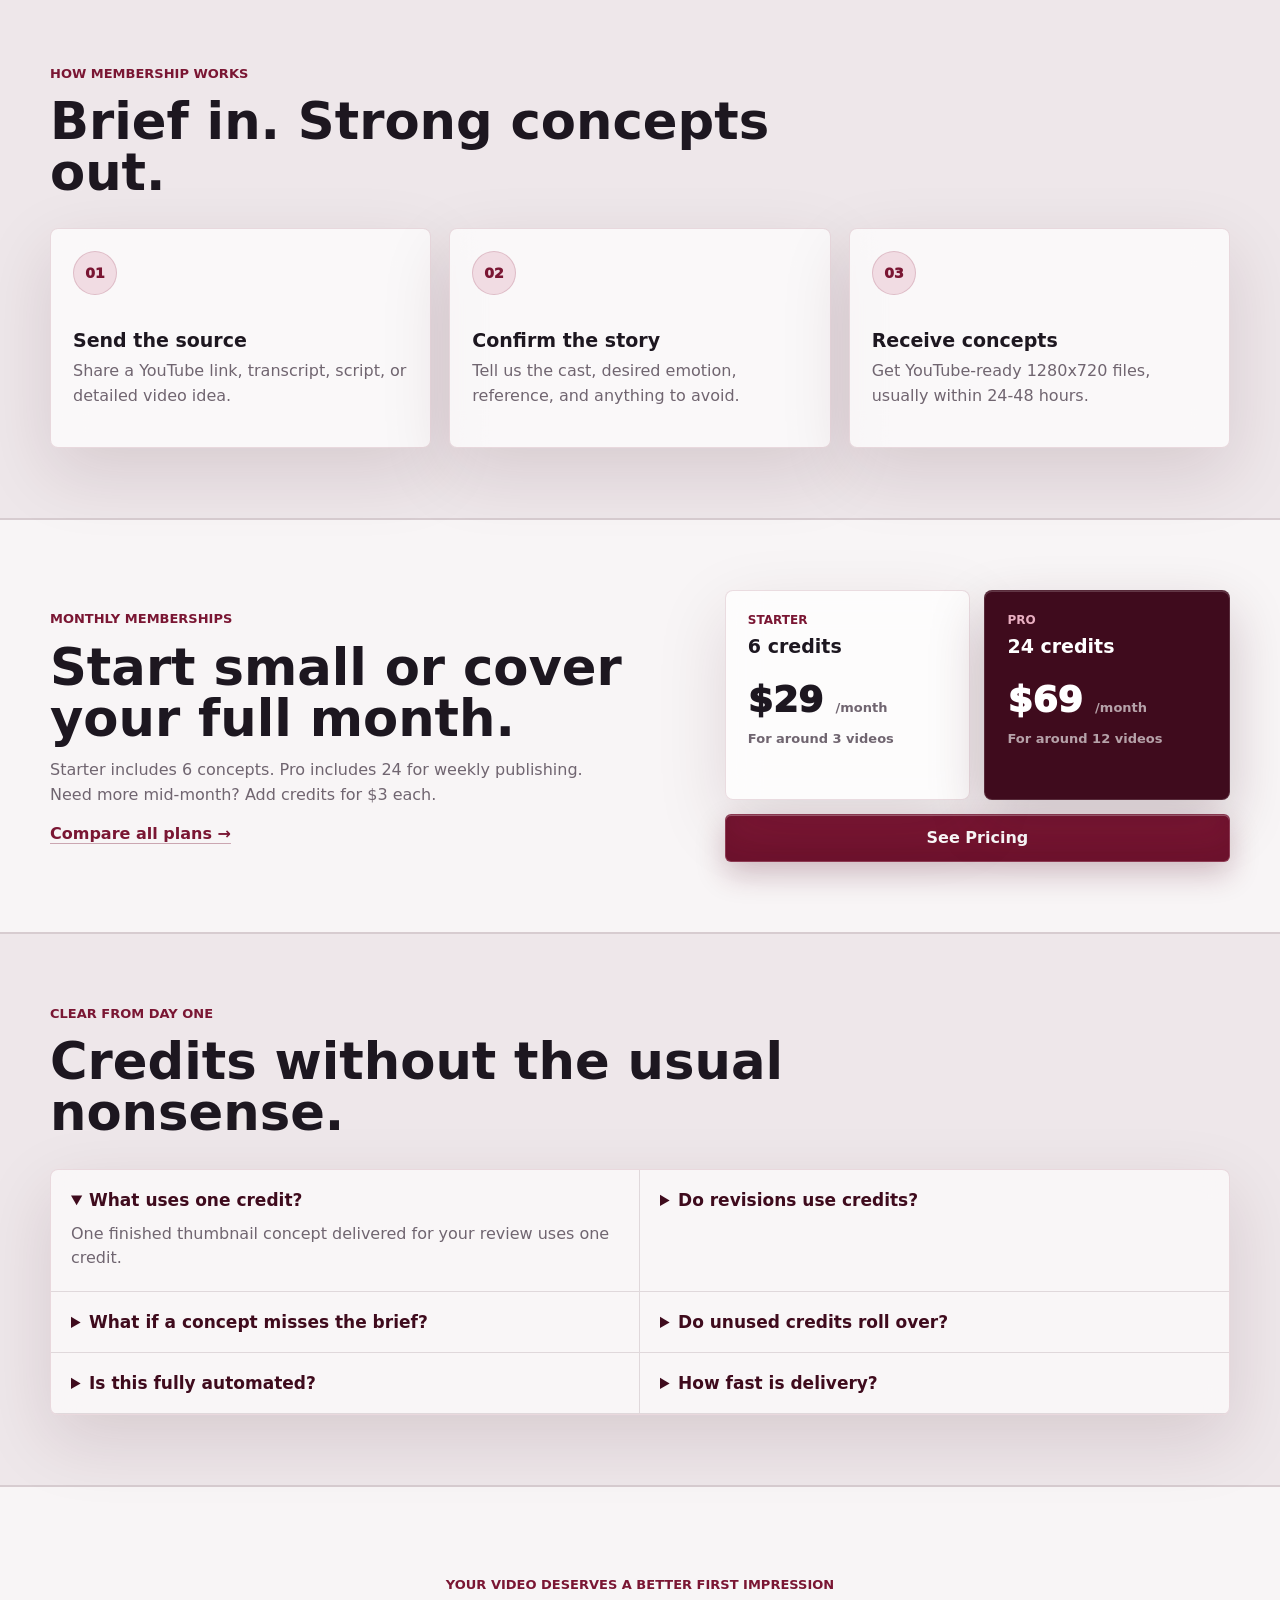
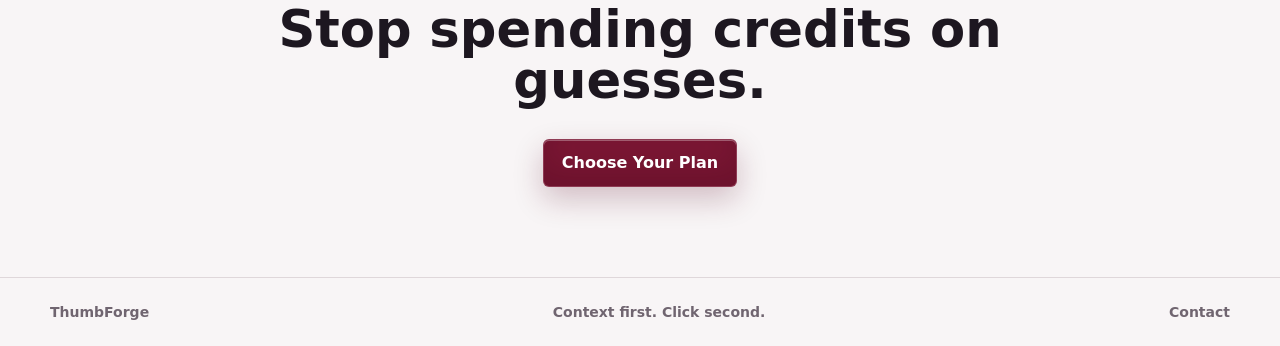
==== commit 6f40f943: "Refresh site with wine glass brand system" ====
--- a/index.html
+++ b/index.html
@@ -8,10 +8,10 @@
       name="description"
       content="Send your video link or script. Get original, human-reviewed YouTube thumbnail concepts built around the real hook."
     />
-    <meta name="theme-color" content="#f5f6f1" />
+    <meta name="theme-color" content="#7a1633" />
     <link rel="icon" href="assets/brand/favicon.ico" sizes="any" />
     <link rel="apple-touch-icon" href="assets/brand/thumbforge-192.png" />
-    <link rel="stylesheet" href="styles.css" />
+    <link rel="stylesheet" href="styles.css?v=20260620-2" />
   </head>
   <body>
     <header class="site-header">
@@ -223,7 +223,7 @@
           </details>
           <details>
             <summary>Do unused credits roll over?</summary>
-            <p>Up to six unused credits roll into the next billing month while your membership is active.</p>
+            <p>Starter rolls over up to 6 unused credits and Pro rolls over up to 12 while your membership is active.</p>
           </details>
           <details>
             <summary>Is this fully automated?</summary>
@@ -248,6 +248,6 @@
       <span>Context first. Click second.</span>
       <a href="contact.html">Contact</a>
     </footer>
-    <script src="script.js"></script>
+    <script src="script.js?v=20260620-2"></script>
   </body>
 </html>
--- a/styles.css
+++ b/styles.css
@@ -952,3 +952,119 @@
   height: 100%;
   object-fit: contain;
 }
+
+/* Wine glass brand refresh */
+:root {
+  --ink: #1d1720;
+  --muted: #706570;
+  --paper: #f8f5f6;
+  --panel: rgba(255,255,255,.72);
+  --line: rgba(73,35,51,.14);
+  --yellow: #f1dce3;
+  --red: #7a1633;
+  --blue: #7a1633;
+  --green: #7a1633;
+  --wine: #7a1633;
+  --wine-deep: #3f0b1d;
+  --wine-dark: #260711;
+  --wine-light: #b95876;
+  --rose: #f1dce3;
+  --shadow: 0 24px 70px rgba(61,12,30,.13);
+}
+
+html { scroll-behavior: smooth; }
+body { background: var(--paper); letter-spacing: 0; }
+body::before {
+  position: fixed; inset: 0; z-index: -1; content: ""; pointer-events: none;
+  background-image: linear-gradient(rgba(122,22,51,.025) 1px, transparent 1px), linear-gradient(90deg, rgba(122,22,51,.025) 1px, transparent 1px);
+  background-size: 42px 42px;
+}
+
+.site-header {
+  top: 12px; width: min(1180px, calc(100% - 28px)); min-height: 64px;
+  margin: 12px auto 0; padding: 10px 12px 10px 18px;
+  border: 1px solid rgba(122,22,51,.13); border-radius: 8px;
+  background: rgba(255,255,255,.76); box-shadow: 0 12px 38px rgba(61,12,30,.08);
+  backdrop-filter: blur(22px) saturate(145%);
+}
+.brand { color: var(--wine-deep); }
+.brand-mark img { filter: drop-shadow(0 7px 10px rgba(72,8,29,.18)); }
+nav a { transition: color 160ms ease; }
+nav a:hover, nav a[aria-current="page"] { color: var(--wine); }
+.nav-cta, .button { border-radius: 6px; border-width: 1px; transition: transform 160ms ease, box-shadow 160ms ease; }
+.nav-cta { border: 1px solid transparent; background: var(--wine-deep); box-shadow: inset 0 1px 0 rgba(255,255,255,.22), 0 9px 20px rgba(63,11,29,.2); }
+.nav-cta:hover, .button:hover { transform: translateY(-2px); }
+.button.primary { border-color: rgba(255,255,255,.16); background: var(--wine); box-shadow: inset 0 1px 0 rgba(255,255,255,.3), inset 0 -16px 28px rgba(57,4,20,.2), 0 12px 30px rgba(88,13,38,.24); }
+.button.secondary { border-color: rgba(122,22,51,.24); background: rgba(255,255,255,.64); box-shadow: inset 0 1px 0 rgba(255,255,255,.9); color: var(--wine-deep); backdrop-filter: blur(14px); }
+.eyebrow, .work-label, .plan-kicker { color: var(--wine) !important; }
+
+.hero { position: relative; min-height: calc(100vh - 88px); padding: clamp(58px,7vw,100px) max(24px,calc((100vw - 1180px)/2)) 64px; }
+.hero::after { position: absolute; right: -8vw; bottom: -20vw; z-index: -1; width: 46vw; max-width: 680px; aspect-ratio: 1; border: 1px solid rgba(122,22,51,.1); border-radius: 50%; box-shadow: 0 0 0 50px rgba(122,22,51,.018), 0 0 0 110px rgba(122,22,51,.012); content: ""; }
+.hero-copy { position: relative; z-index: 2; }
+.hero-text { line-height: 1.5; }
+.trust-row span { border-color: rgba(122,22,51,.13); border-radius: 999px; background: rgba(255,255,255,.58); backdrop-filter: blur(12px); }
+.hero-stack { perspective: 1000px; }
+.hero-thumb { border: 1px solid rgba(255,255,255,.76); border-radius: 7px; box-shadow: 0 32px 70px rgba(50,7,23,.22), 0 0 0 8px rgba(255,255,255,.42); }
+.hero-thumb-main { transform: rotate(1.5deg); }
+.hero-thumb-side { transform: rotate(-4deg); }
+.proof-strip { border-color: rgba(255,255,255,.1); background: var(--wine-deep); box-shadow: inset 0 1px 0 rgba(255,255,255,.11), inset 0 -24px 46px rgba(30,0,10,.22); color: rgba(255,255,255,.7); }
+.proof-strip strong { color: #fff; }
+
+.section { padding-inline: max(24px,calc((100vw - 1180px)/2)); }
+.process-film { border: 1px solid rgba(122,22,51,.2); border-radius: 8px; background: #eee7ea; box-shadow: var(--shadow); }
+.work-card, .step, .mini-plan, .membership-card, .brief-form, .brief-aside { border: 1px solid rgba(122,22,51,.14); border-radius: 8px; background: rgba(255,255,255,.7); box-shadow: var(--shadow); backdrop-filter: blur(16px); }
+.work-card img { border-bottom: 0; }
+.difference-section { position: relative; overflow: hidden; background: var(--wine-dark); box-shadow: inset 0 1px 0 rgba(255,255,255,.08); }
+.difference-section::before { position: absolute; top: -160px; right: -130px; width: 420px; height: 420px; border: 1px solid rgba(255,255,255,.08); border-radius: 50%; box-shadow: 0 0 0 70px rgba(255,255,255,.018), 0 0 0 140px rgba(255,255,255,.012); content: ""; }
+.difference-section .eyebrow, .topup-section .eyebrow { color: #e9afc1 !important; }
+.difference-grid { position: relative; overflow: hidden; border: 1px solid rgba(255,255,255,.14); border-radius: 8px; background: rgba(255,255,255,.055); backdrop-filter: blur(18px); }
+.difference-grid article { border-color: rgba(255,255,255,.11); }
+.difference-grid span { color: #e9afc1; }
+.difference-grid p { color: rgba(255,255,255,.62); }
+.process-section, .faq-section { border-color: var(--line); background: #eee7ea; }
+.step span { display: inline-grid; width: 44px; height: 44px; place-items: center; border: 1px solid rgba(122,22,51,.16); border-radius: 50%; background: var(--rose); color: var(--wine); font-size: 14px; }
+.text-link { color: var(--wine); text-decoration-color: rgba(122,22,51,.35); }
+.mini-plan-pro { border-color: rgba(255,255,255,.13); background: var(--wine-deep); box-shadow: inset 0 1px 0 rgba(255,255,255,.18), 0 22px 55px rgba(61,12,30,.22); color: #fff; }
+.mini-plan-pro .plan-kicker { color: #e9afc1 !important; }
+.mini-plan-pro .mini-price small, .mini-plan-pro span { color: rgba(255,255,255,.62); }
+.faq-grid { overflow: hidden; border: 1px solid rgba(122,22,51,.13); border-radius: 8px; background: rgba(255,255,255,.62); box-shadow: var(--shadow); backdrop-filter: blur(14px); }
+.faq-grid summary { color: var(--wine-deep); }
+.final-cta, .site-footer { padding-inline: max(24px,calc((100vw - 1180px)/2)); }
+
+.pricing-hero, .contact-hero, .form-hero { padding-inline: max(24px,calc((100vw - 1180px)/2)); }
+.billing-note { width: fit-content; border: 1px solid rgba(122,22,51,.14); border-radius: 8px; background: rgba(255,255,255,.68); box-shadow: var(--shadow); color: var(--wine-deep); backdrop-filter: blur(16px); }
+.featured-plan { border-color: rgba(255,255,255,.14); background: var(--wine-deep); box-shadow: inset 0 1px 0 rgba(255,255,255,.2), 0 26px 68px rgba(61,12,30,.25); color: #fff; }
+.featured-plan .plan-kicker { color: #e9afc1 !important; }
+.featured-plan .membership-card-head > p:last-child, .featured-plan .membership-price small, .featured-plan .membership-features { color: rgba(255,255,255,.68); }
+.featured-plan .button.primary { border-color: rgba(255,255,255,.26); background: rgba(255,255,255,.94); box-shadow: 0 12px 30px rgba(20,0,7,.2); color: var(--wine-deep); }
+.custom-plan-card { background: rgba(241,220,227,.68); }
+.popular-label { border-radius: 7px 7px 0 0; background: rgba(255,255,255,.1); color: #f6d9e2; }
+.topup-section { border-color: rgba(255,255,255,.08); background: var(--wine-dark); box-shadow: inset 0 1px 0 rgba(255,255,255,.08); }
+.topup-section > div:first-child > p:last-child { color: rgba(255,255,255,.62); }
+.topup-calculator { border: 1px solid rgba(255,255,255,.16); border-radius: 8px; background: rgba(255,255,255,.1); box-shadow: inset 0 1px 0 rgba(255,255,255,.18), 0 22px 55px rgba(20,0,7,.26); backdrop-filter: blur(18px); }
+.credit-control input, .credit-step { border-color: rgba(255,255,255,.2); background: rgba(255,255,255,.1); color: #fff; }
+.topup-total, .topup-calculator .fine-print { color: rgba(255,255,255,.62); }
+.topup-total span { color: #fff; }
+.comparison-table-wrap { border: 1px solid rgba(122,22,51,.14); border-radius: 8px; background: rgba(255,255,255,.7); box-shadow: var(--shadow); backdrop-filter: blur(16px); }
+.comparison-table th { background: var(--wine-deep); }
+.comparison-table td:first-child { color: var(--wine-deep); }
+.response-promise { border: 1px solid rgba(255,255,255,.14); border-radius: 8px; background: var(--wine-deep); box-shadow: inset 0 1px 0 rgba(255,255,255,.18), var(--shadow); color: rgba(255,255,255,.68); }
+.response-promise strong { color: #fff; }
+.brief-layout { padding-inline: max(24px,calc((100vw - 1180px)/2)); }
+.brief-aside { position: sticky; top: 100px; align-self: start; background: rgba(241,220,227,.66); }
+label { color: var(--wine-deep); }
+input, select, textarea { border: 1px solid rgba(122,22,51,.2); border-radius: 5px; outline: none; background: rgba(255,255,255,.78); transition: border-color 160ms ease, box-shadow 160ms ease; }
+input:focus, select:focus, textarea:focus { border-color: var(--wine-light); background: #fff; box-shadow: 0 0 0 3px rgba(122,22,51,.1); }
+
+@media (max-width: 900px) {
+  .brief-aside { position: static; }
+}
+@media (max-width: 560px) {
+  .site-header { top: 8px; width: calc(100% - 16px); margin-top: 8px; padding-left: 12px; }
+  .brand { font-size: 15px; }
+  .brand-mark { width: 38px; height: 38px; flex-basis: 38px; }
+  .nav-cta { display: inline-flex; min-height: 42px; padding: 9px 12px; font-size: 12px; }
+  .hero { padding-top: 54px; }
+  .hero-thumb { box-shadow: 0 20px 42px rgba(50,7,23,.2), 0 0 0 4px rgba(255,255,255,.42); }
+  .section { padding-block: 64px; }
+}
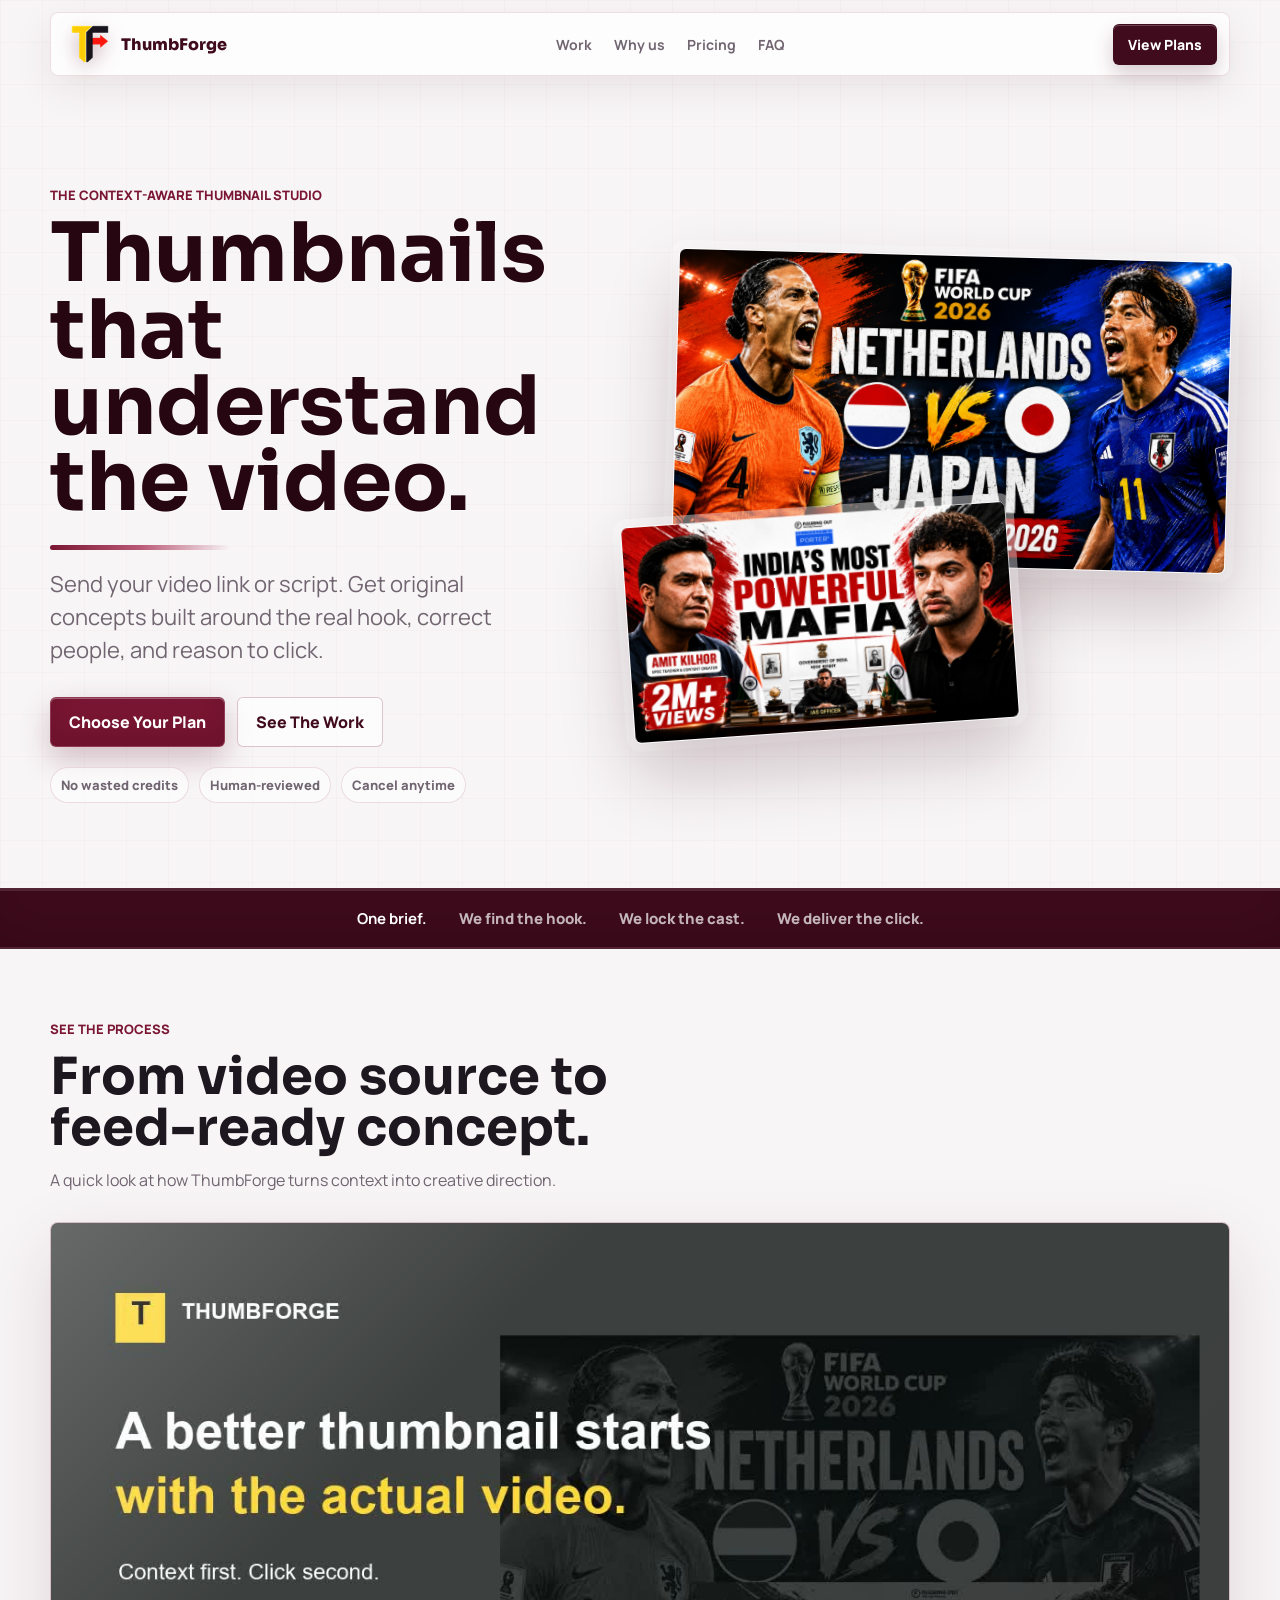
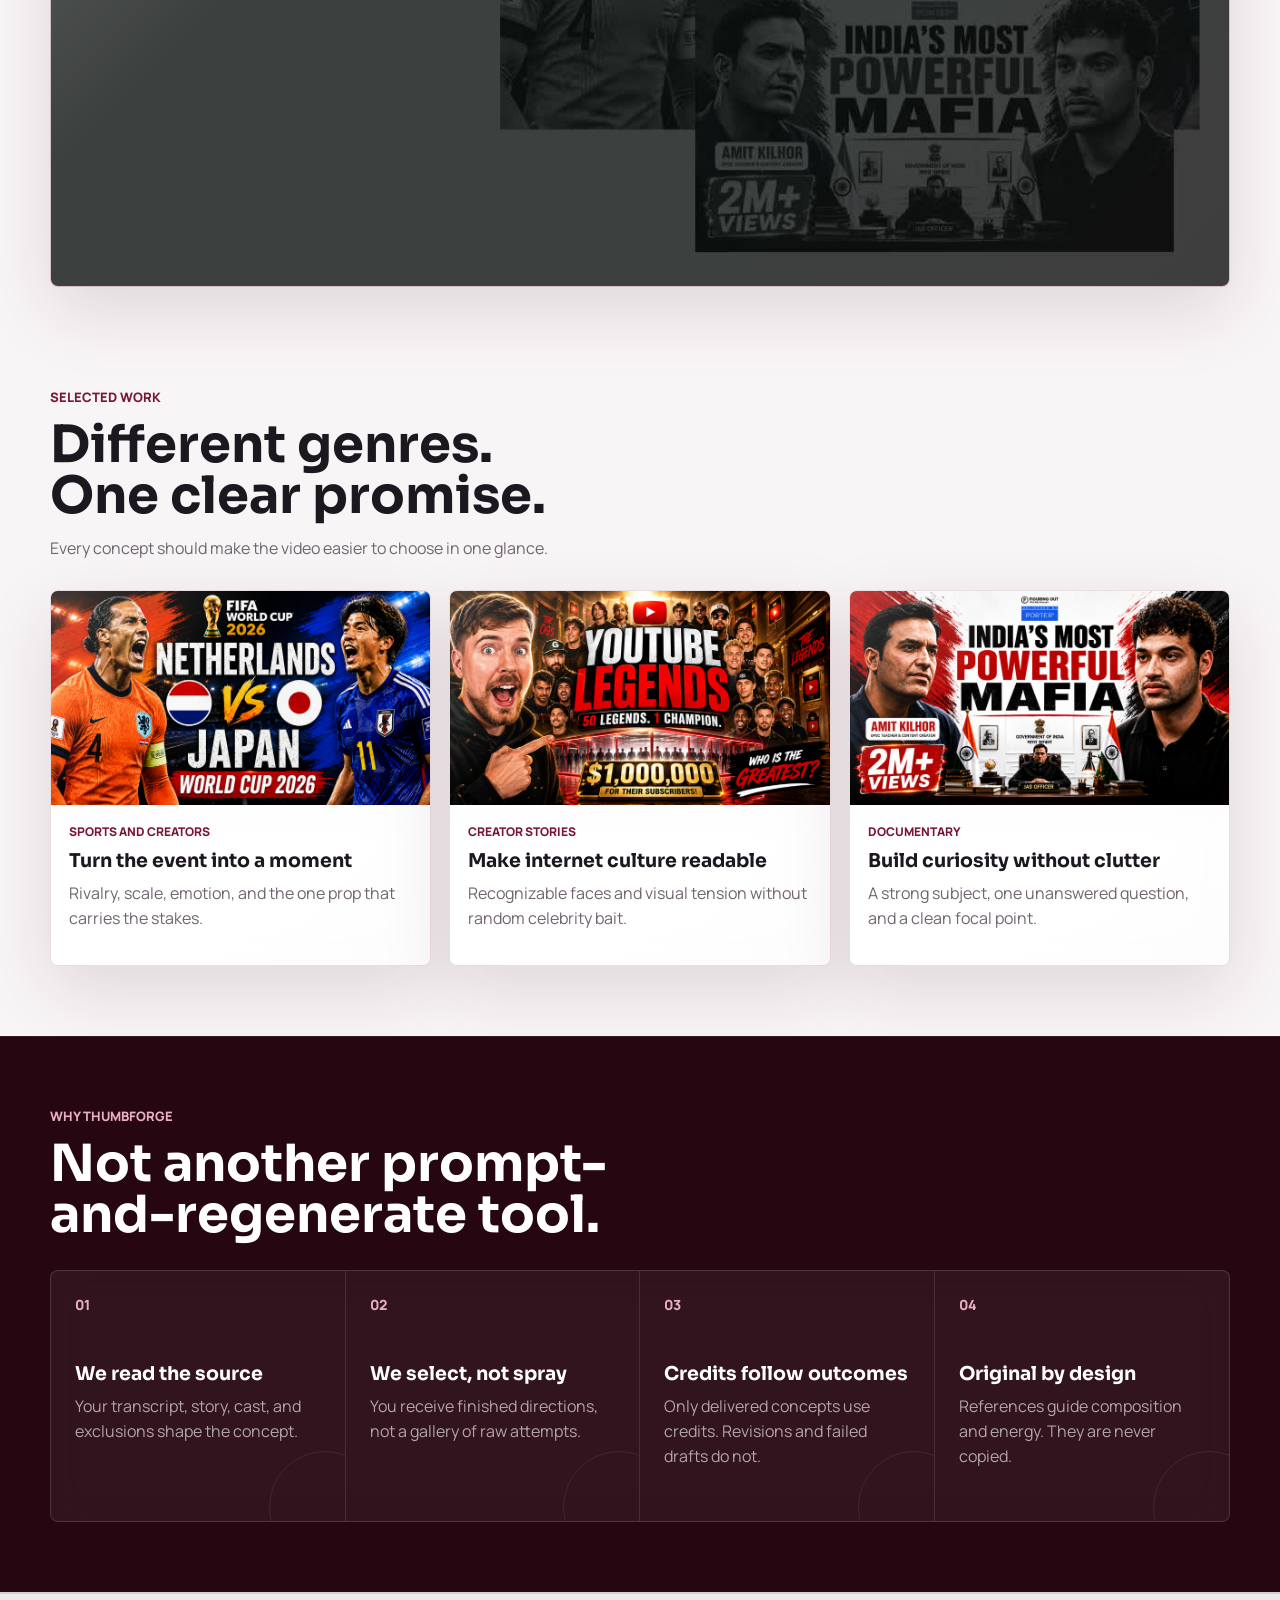
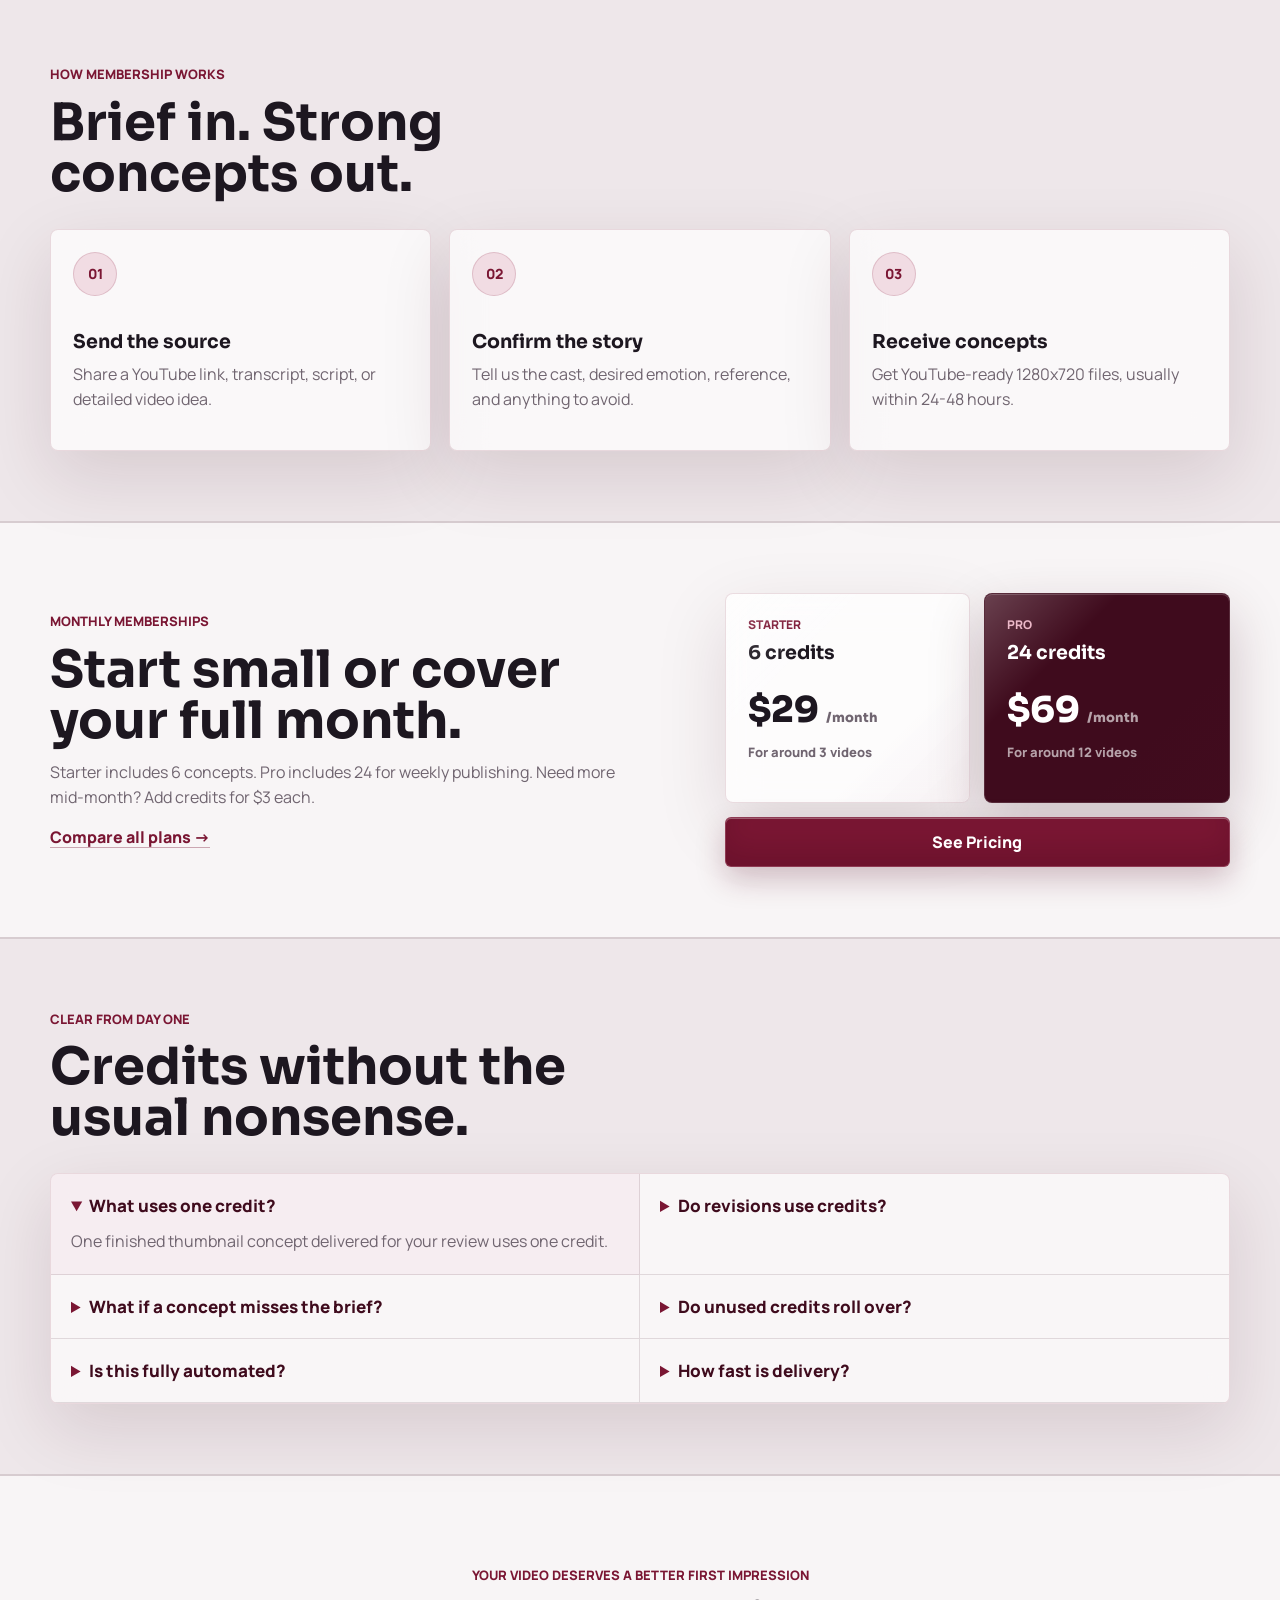
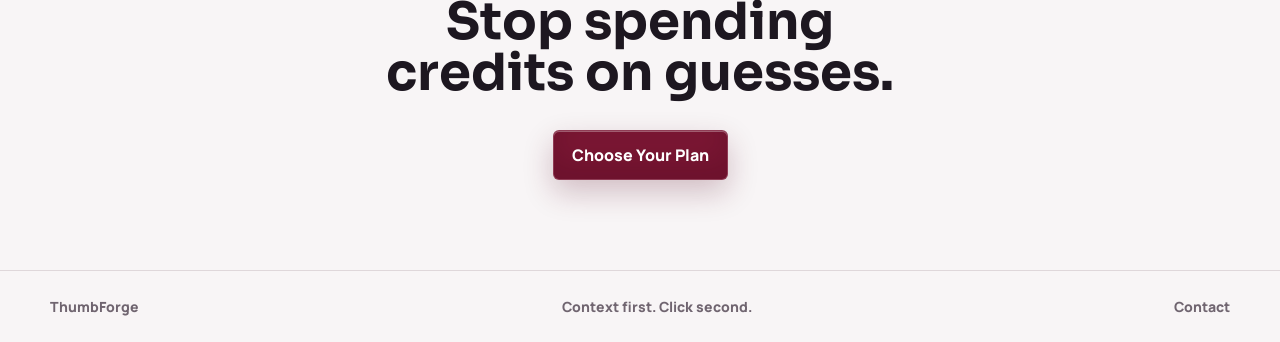
==== commit 98ce316b: "Add expressive motion and glass interactions" ====
--- a/index.html
+++ b/index.html
@@ -11,7 +11,10 @@
     <meta name="theme-color" content="#7a1633" />
     <link rel="icon" href="assets/brand/favicon.ico" sizes="any" />
     <link rel="apple-touch-icon" href="assets/brand/thumbforge-192.png" />
-    <link rel="stylesheet" href="styles.css?v=20260620-2" />
+    <link rel="preconnect" href="https://fonts.googleapis.com" />
+    <link rel="preconnect" href="https://fonts.gstatic.com" crossorigin />
+    <link href="https://fonts.googleapis.com/css2?family=Manrope:wght@400;500;600;700;800&family=Sora:wght@600;700;800&display=swap" rel="stylesheet" />
+    <link rel="stylesheet" href="styles.css?v=20260620-3" />
   </head>
   <body>
     <header class="site-header">
@@ -248,6 +251,6 @@
       <span>Context first. Click second.</span>
       <a href="contact.html">Contact</a>
     </footer>
-    <script src="script.js?v=20260620-2"></script>
+    <script src="script.js?v=20260620-3"></script>
   </body>
 </html>
--- a/styles.css
+++ b/styles.css
@@ -1068,3 +1068,398 @@
   .hero-thumb { box-shadow: 0 20px 42px rgba(50,7,23,.2), 0 0 0 4px rgba(255,255,255,.42); }
   .section { padding-block: 64px; }
 }
+
+/* Expressive motion and glass interaction system */
+body {
+  font-family: "Manrope", Inter, ui-sans-serif, system-ui, sans-serif;
+}
+
+h1, h2, h3, .brand, .membership-price, .custom-price, .mini-price, .topup-total span {
+  font-family: "Sora", "Manrope", sans-serif;
+}
+
+h1, h2 {
+  text-wrap: balance;
+}
+
+.hero h1 {
+  position: relative;
+  color: var(--wine-dark);
+  text-shadow: 0 1px 0 rgba(255,255,255,.85);
+}
+
+.hero h1::after {
+  display: block;
+  width: min(180px, 32vw);
+  height: 5px;
+  margin-top: 24px;
+  border-radius: 999px;
+  background: linear-gradient(90deg, var(--wine), var(--wine-light), transparent);
+  content: "";
+  transform-origin: left;
+  animation: lineReveal 900ms 320ms cubic-bezier(.2,.8,.2,1) both;
+}
+
+.brand-mark {
+  position: relative;
+  isolation: isolate;
+}
+
+.brand-mark::after {
+  position: absolute;
+  inset: 5px 10px 10px 5px;
+  z-index: -1;
+  border-radius: 50%;
+  background: rgba(122,22,51,.2);
+  filter: blur(9px);
+  content: "";
+  opacity: .55;
+  transform: translateY(5px);
+}
+
+.brand-mark img {
+  animation: logoBreathe 4.8s ease-in-out infinite;
+  transform-origin: center;
+}
+
+.site-header::after {
+  position: absolute;
+  top: 0;
+  left: 8%;
+  width: 20%;
+  height: 1px;
+  background: linear-gradient(90deg, transparent, rgba(255,255,255,.95), transparent);
+  content: "";
+  animation: glassSweep 7s ease-in-out infinite;
+}
+
+.hero-copy > * {
+  animation: heroEnter 720ms cubic-bezier(.2,.8,.2,1) both;
+}
+
+.hero-copy > :nth-child(1) { animation-delay: 60ms; }
+.hero-copy > :nth-child(2) { animation-delay: 130ms; }
+.hero-copy > :nth-child(3) { animation-delay: 210ms; }
+.hero-copy > :nth-child(4) { animation-delay: 290ms; }
+.hero-copy > :nth-child(5) { animation-delay: 360ms; }
+
+.hero-stack {
+  animation: heroVisualEnter 900ms 180ms cubic-bezier(.2,.8,.2,1) both;
+}
+
+.hero-thumb {
+  transition: transform 500ms cubic-bezier(.2,.8,.2,1), box-shadow 500ms ease, filter 500ms ease;
+  will-change: transform;
+}
+
+.hero-stack:hover .hero-thumb-main {
+  transform: translate3d(0,-8px,24px) rotate(.5deg) scale(1.012);
+  filter: saturate(1.06) contrast(1.02);
+}
+
+.hero-stack:hover .hero-thumb-side {
+  transform: translate3d(8px,5px,10px) rotate(-2.8deg) scale(1.018);
+  filter: saturate(1.05);
+}
+
+.proof-strip {
+  position: relative;
+  overflow: hidden;
+}
+
+.proof-strip::after {
+  position: absolute;
+  inset: 0 auto 0 -22%;
+  width: 18%;
+  background: linear-gradient(90deg, transparent, rgba(255,255,255,.1), transparent);
+  content: "";
+  transform: skewX(-18deg);
+  animation: proofSweep 6.5s ease-in-out infinite;
+}
+
+.process-film,
+.work-card,
+.step,
+.mini-plan,
+.membership-card,
+.topup-calculator,
+.brief-form,
+.brief-aside,
+.response-promise,
+.faq-grid,
+.comparison-table-wrap {
+  position: relative;
+}
+
+.process-film::after,
+.work-card::after,
+.membership-card::after,
+.mini-plan::after,
+.topup-calculator::after,
+.response-promise::after {
+  position: absolute;
+  inset: 0;
+  border-radius: inherit;
+  background: linear-gradient(135deg, rgba(255,255,255,.22), transparent 30%, transparent 68%, rgba(122,22,51,.05));
+  content: "";
+  pointer-events: none;
+}
+
+.process-film {
+  transform: translateZ(0);
+  transition: box-shadow 400ms ease, transform 400ms ease;
+}
+
+.process-film:hover {
+  box-shadow: 0 32px 90px rgba(61,12,30,.18);
+  transform: translateY(-4px);
+}
+
+.work-card,
+.step,
+.mini-plan,
+.membership-card {
+  transition: transform 320ms cubic-bezier(.2,.8,.2,1), box-shadow 320ms ease, border-color 320ms ease;
+}
+
+.work-card:hover,
+.step:hover,
+.mini-plan:hover,
+.membership-card:hover {
+  border-color: rgba(122,22,51,.3);
+  box-shadow: 0 28px 74px rgba(61,12,30,.17);
+  transform: translateY(-7px);
+}
+
+.work-card img {
+  transition: transform 650ms cubic-bezier(.2,.8,.2,1), filter 650ms ease;
+}
+
+.work-card:hover img {
+  filter: saturate(1.08) contrast(1.025);
+  transform: scale(1.035);
+}
+
+.work-card {
+  isolation: isolate;
+}
+
+.work-card div {
+  position: relative;
+  z-index: 2;
+  background: rgba(255,255,255,.82);
+  backdrop-filter: blur(16px);
+}
+
+.difference-grid article {
+  position: relative;
+  overflow: hidden;
+  transition: background 260ms ease;
+}
+
+.difference-grid article::after {
+  position: absolute;
+  right: -36px;
+  bottom: -42px;
+  width: 110px;
+  height: 110px;
+  border: 1px solid rgba(255,255,255,.08);
+  border-radius: 50%;
+  content: "";
+  transition: transform 420ms ease, opacity 420ms ease;
+}
+
+.difference-grid article:hover {
+  background: rgba(255,255,255,.065);
+}
+
+.difference-grid article:hover::after {
+  opacity: .8;
+  transform: scale(1.45);
+}
+
+.button,
+.nav-cta {
+  position: relative;
+  overflow: hidden;
+  isolation: isolate;
+}
+
+.button::after,
+.nav-cta::after {
+  position: absolute;
+  top: -40%;
+  left: -70%;
+  z-index: -1;
+  width: 36%;
+  height: 180%;
+  background: rgba(255,255,255,.2);
+  content: "";
+  transform: rotate(18deg);
+  transition: left 520ms cubic-bezier(.2,.8,.2,1);
+}
+
+.button:hover::after,
+.nav-cta:hover::after {
+  left: 135%;
+}
+
+.featured-plan {
+  transform: translateY(-12px);
+}
+
+.featured-plan:hover {
+  transform: translateY(-19px);
+}
+
+.popular-label {
+  position: relative;
+  overflow: hidden;
+}
+
+.popular-label::after {
+  position: absolute;
+  inset: 0 auto 0 -35%;
+  width: 28%;
+  background: linear-gradient(90deg, transparent, rgba(255,255,255,.2), transparent);
+  content: "";
+  animation: proofSweep 5.5s 1s ease-in-out infinite;
+}
+
+.credit-step {
+  transition: background 160ms ease, transform 160ms ease;
+}
+
+.credit-step:hover {
+  background: rgba(255,255,255,.2);
+}
+
+.credit-step:active {
+  transform: scale(.94);
+}
+
+.faq-grid details {
+  transition: background 220ms ease;
+}
+
+.faq-grid details:hover,
+.faq-grid details[open] {
+  background: rgba(241,220,227,.34);
+}
+
+.faq-grid summary::marker {
+  color: var(--wine);
+}
+
+.reveal-ready {
+  opacity: 0;
+  transform: translateY(26px);
+  transition: opacity 700ms cubic-bezier(.2,.8,.2,1), transform 700ms cubic-bezier(.2,.8,.2,1);
+}
+
+.reveal-ready.is-visible {
+  opacity: 1;
+  transform: translateY(0);
+}
+
+.reveal-group > * {
+  transition-delay: calc(var(--reveal-index, 0) * 80ms);
+}
+
+.cursor-light {
+  position: fixed;
+  z-index: 0;
+  width: 220px;
+  height: 220px;
+  border: 1px solid rgba(122,22,51,.07);
+  border-radius: 50%;
+  box-shadow: inset 0 0 50px rgba(122,22,51,.025);
+  pointer-events: none;
+  opacity: 0;
+  transform: translate(-50%,-50%);
+  transition: opacity 220ms ease;
+}
+
+.cursor-light.is-active { opacity: 1; }
+
+@keyframes heroEnter {
+  from { opacity: 0; transform: translateY(20px); }
+  to { opacity: 1; transform: translateY(0); }
+}
+
+@keyframes heroVisualEnter {
+  from { opacity: 0; transform: translateX(34px) scale(.97); }
+  to { opacity: 1; transform: translateX(0) scale(1); }
+}
+
+@keyframes lineReveal {
+  from { opacity: 0; transform: scaleX(0); }
+  to { opacity: 1; transform: scaleX(1); }
+}
+
+@keyframes logoBreathe {
+  0%, 100% { transform: translateY(0) rotate(0deg); filter: drop-shadow(0 7px 10px rgba(72,8,29,.18)); }
+  50% { transform: translateY(-2px) rotate(1.5deg); filter: drop-shadow(0 10px 14px rgba(72,8,29,.25)); }
+}
+
+@keyframes glassSweep {
+  0%, 62%, 100% { left: 8%; opacity: 0; }
+  70% { opacity: 1; }
+  88% { left: 78%; opacity: 0; }
+}
+
+@keyframes proofSweep {
+  0%, 60%, 100% { left: -25%; opacity: 0; }
+  68% { opacity: 1; }
+  90% { left: 120%; opacity: 0; }
+}
+
+@media (max-width: 900px) {
+  .featured-plan, .featured-plan:hover { transform: none; }
+  .cursor-light { display: none; }
+}
+
+@media (max-width: 560px) {
+  .hero h1::after { margin-top: 18px; }
+  .hero-stack:hover .hero-thumb-main { transform: rotate(1.5deg); }
+  .hero-stack:hover .hero-thumb-side { transform: rotate(-4deg); }
+  .work-card:hover, .step:hover, .mini-plan:hover, .membership-card:hover { transform: none; }
+}
+
+@media (prefers-reduced-motion: reduce) {
+  *, *::before, *::after {
+    scroll-behavior: auto !important;
+    animation-duration: .01ms !important;
+    animation-iteration-count: 1 !important;
+    transition-duration: .01ms !important;
+  }
+  .reveal-ready { opacity: 1; transform: none; }
+  .cursor-light { display: none; }
+}
+
+/* Keep ambient graphics structural rather than decorative */
+.hero::after,
+.difference-section::before,
+.cursor-light {
+  display: none;
+}
+
+.featured-plan.reveal-ready {
+  transform: translateY(14px);
+}
+
+.featured-plan.reveal-ready.is-visible {
+  transform: translateY(-12px);
+}
+
+.featured-plan.reveal-ready.is-visible:hover {
+  transform: translateY(-19px);
+}
+
+@media (max-width: 900px) {
+  .featured-plan.reveal-ready,
+  .featured-plan.reveal-ready.is-visible,
+  .featured-plan.reveal-ready.is-visible:hover {
+    transform: translateY(0);
+  }
+}
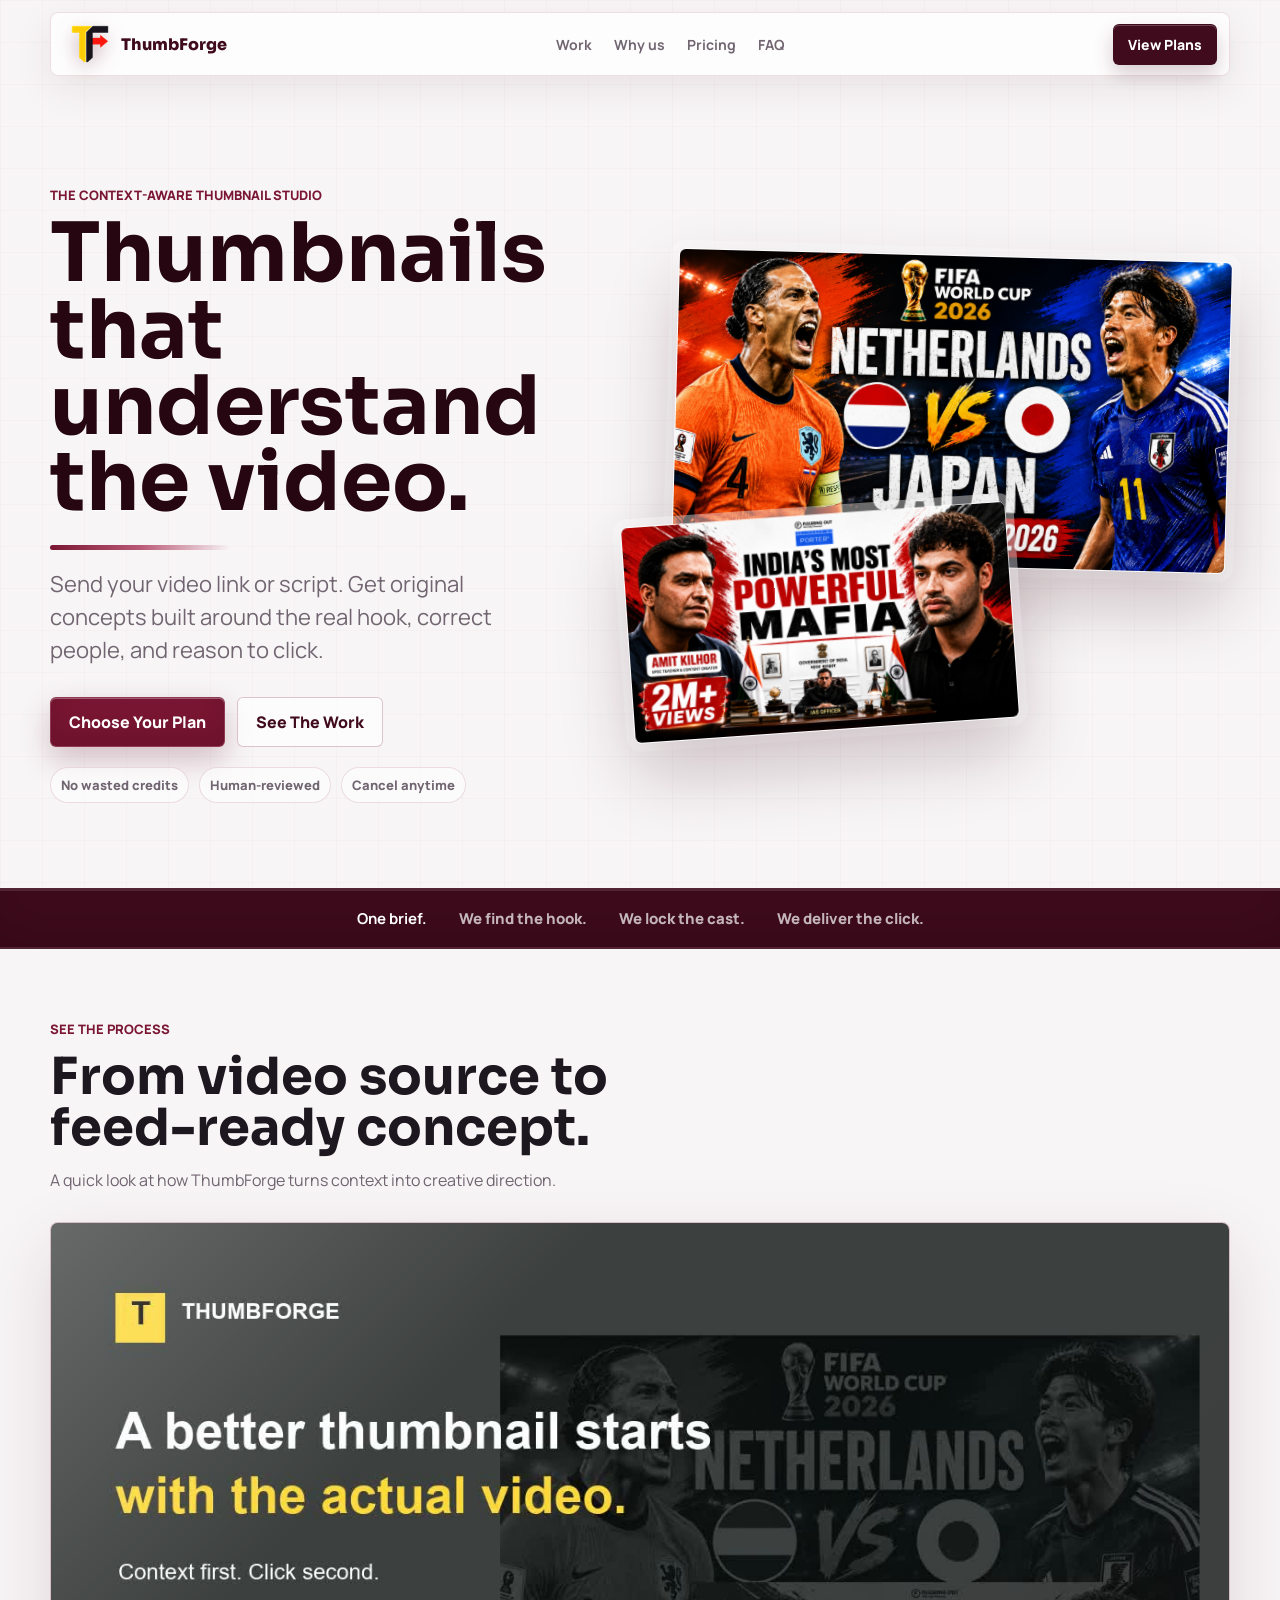
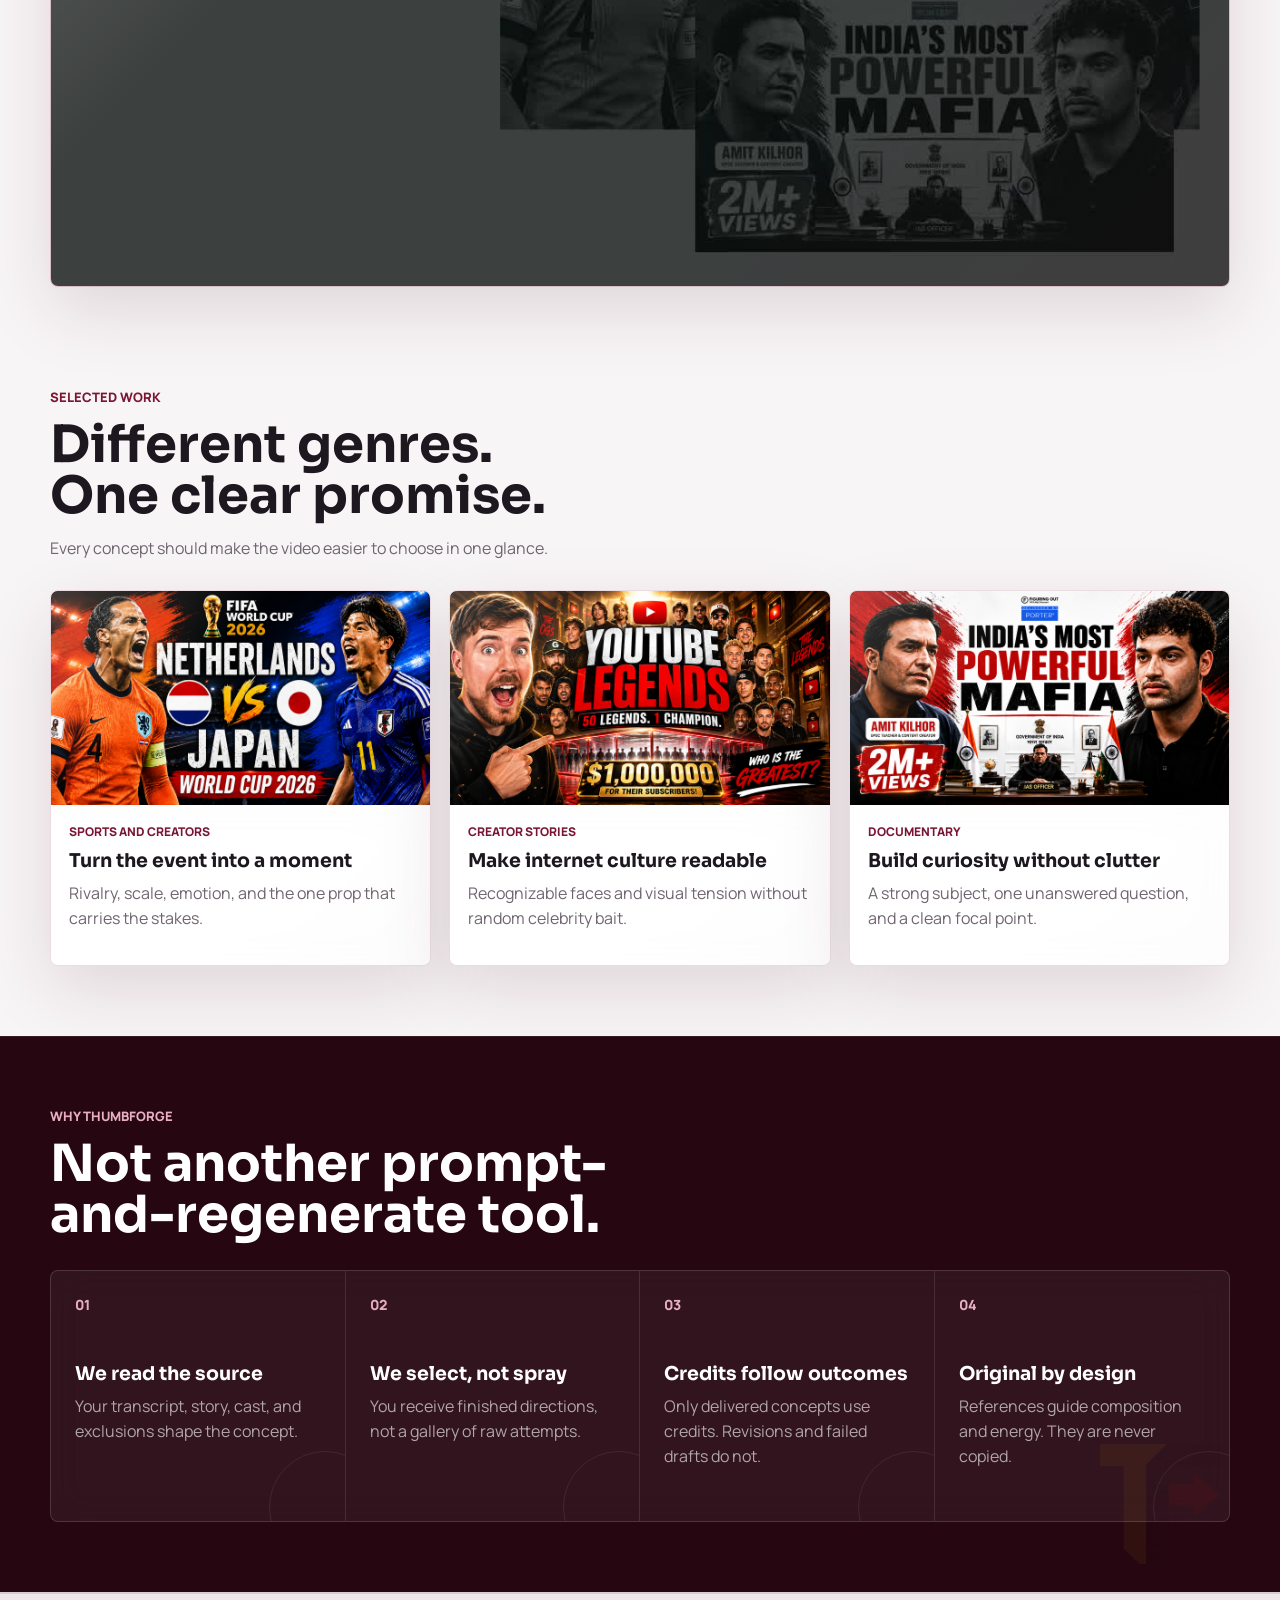
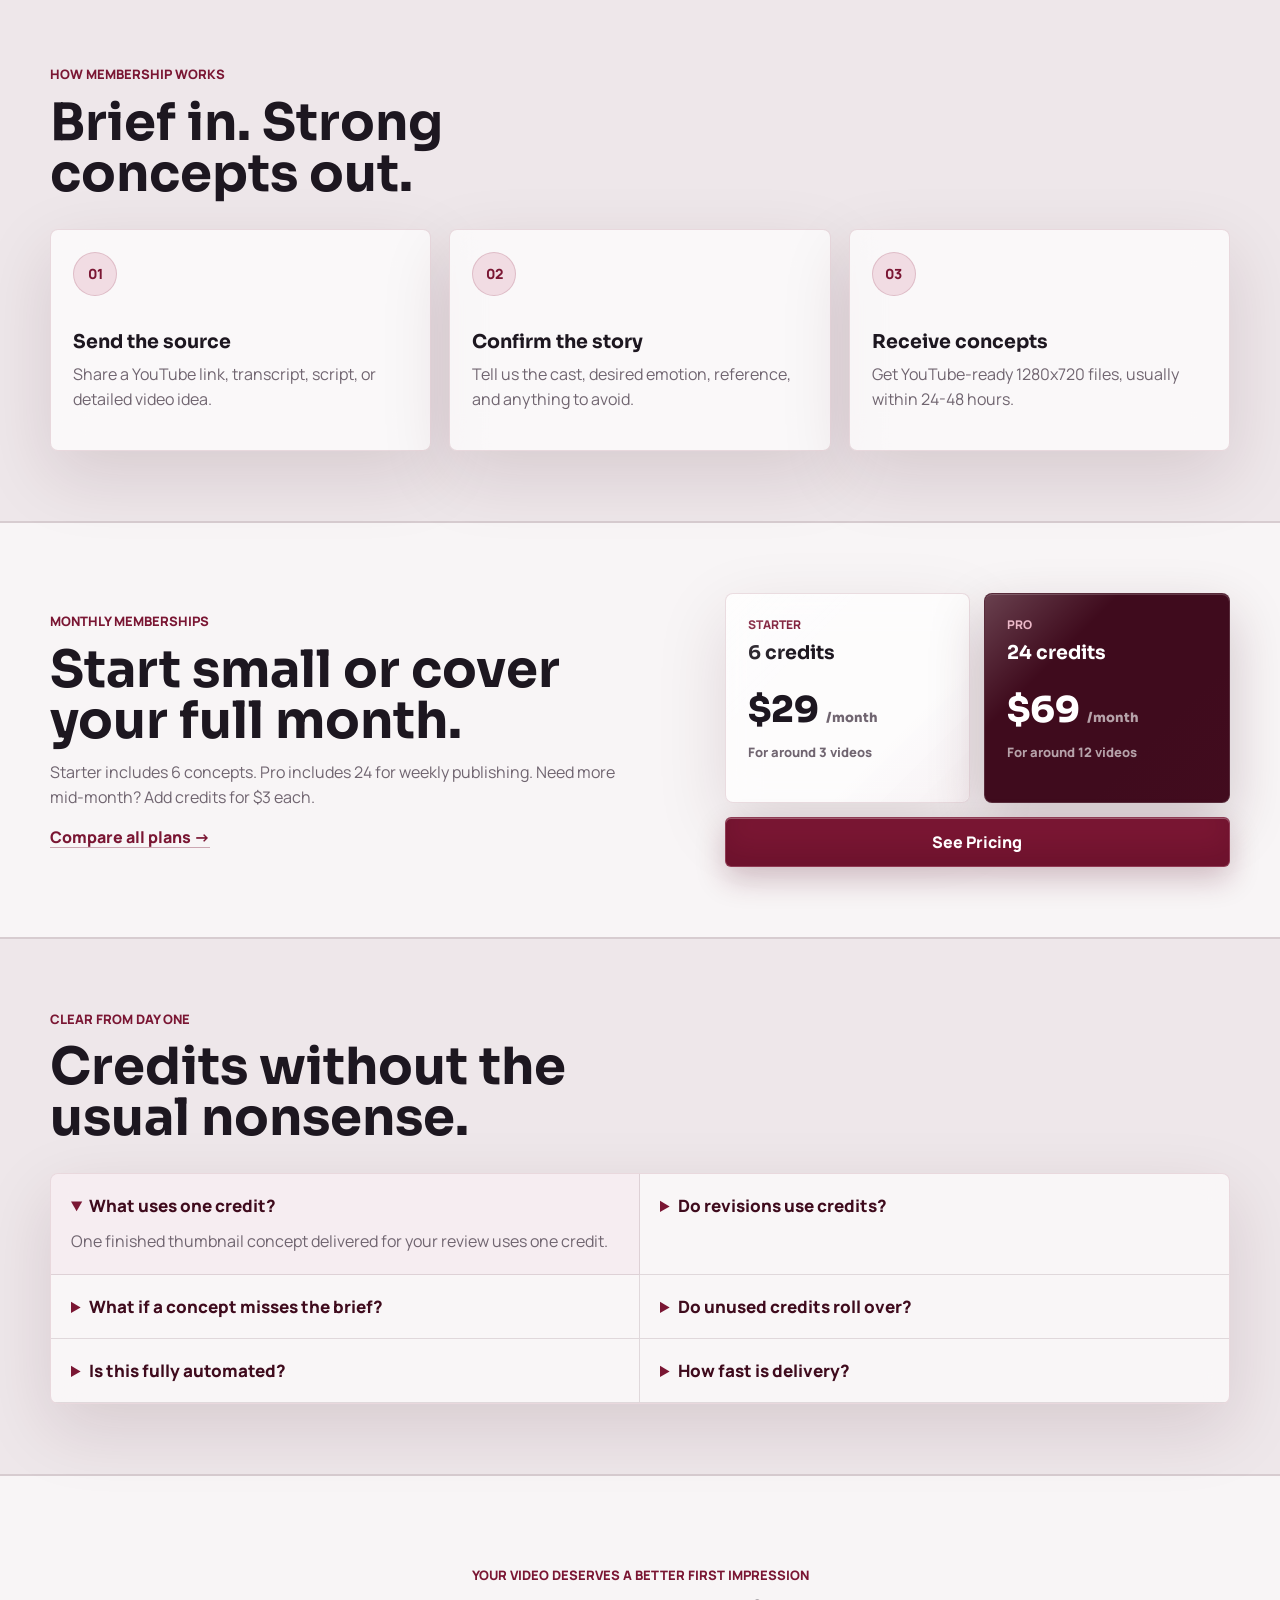
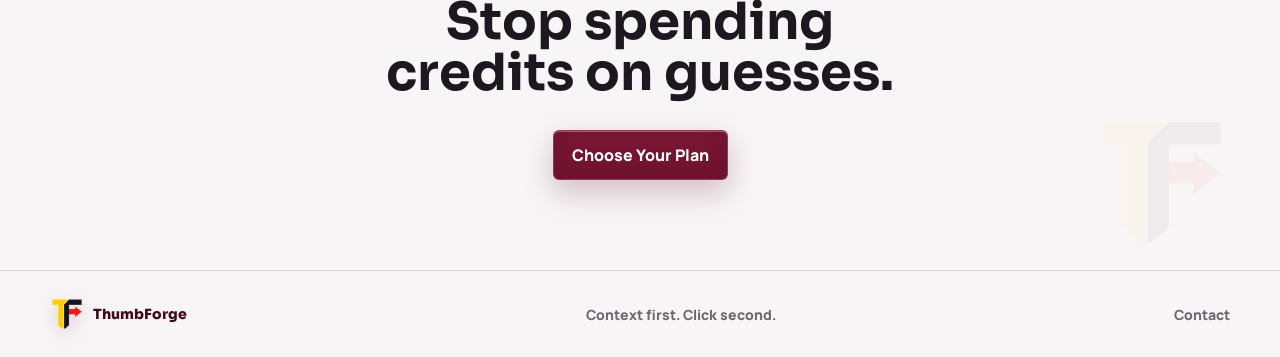
==== commit 5b3e4b42: "Extend Clickprint branding across the site" ====
--- a/index.html
+++ b/index.html
@@ -11,10 +11,21 @@
     <meta name="theme-color" content="#7a1633" />
     <link rel="icon" href="assets/brand/favicon.ico" sizes="any" />
     <link rel="apple-touch-icon" href="assets/brand/thumbforge-192.png" />
+    <link rel="manifest" href="site.webmanifest" />
+    <link rel="shortcut icon" href="assets/brand/favicon.ico" />
+    <meta property="og:type" content="website" />
+    <meta property="og:site_name" content="ThumbForge" />
+    <meta property="og:title" content="ThumbForge - Thumbnails That Understand the Video" />
+    <meta property="og:image" content="https://rahulljr10.github.io/thumbforge/assets/brand/thumbforge-social.png" />
+    <meta property="og:image:width" content="1200" />
+    <meta property="og:image:height" content="630" />
+    <meta name="twitter:card" content="summary" />
+    <meta name="twitter:title" content="ThumbForge - Thumbnails That Understand the Video" />
+    <meta name="twitter:image" content="https://rahulljr10.github.io/thumbforge/assets/brand/thumbforge-social.png" />
     <link rel="preconnect" href="https://fonts.googleapis.com" />
     <link rel="preconnect" href="https://fonts.gstatic.com" crossorigin />
     <link href="https://fonts.googleapis.com/css2?family=Manrope:wght@400;500;600;700;800&family=Sora:wght@600;700;800&display=swap" rel="stylesheet" />
-    <link rel="stylesheet" href="styles.css?v=20260620-3" />
+    <link rel="stylesheet" href="styles.css?v=20260620-4" />
   </head>
   <body>
     <header class="site-header">
@@ -247,10 +258,13 @@
     </main>
 
     <footer class="site-footer">
-      <span>ThumbForge</span>
+      <a class="footer-brand" href="index.html" aria-label="ThumbForge home">
+        <img src="assets/brand/thumbforge-64.png" alt="" />
+        <span>ThumbForge</span>
+      </a>
       <span>Context first. Click second.</span>
       <a href="contact.html">Contact</a>
     </footer>
-    <script src="script.js?v=20260620-3"></script>
+    <script src="script.js?v=20260620-4"></script>
   </body>
 </html>
--- a/styles.css
+++ b/styles.css
@@ -1463,3 +1463,59 @@
     transform: translateY(0);
   }
 }
+
+/* Brand signature placements */
+.footer-brand {
+  display: inline-flex;
+  align-items: center;
+  gap: 9px;
+  color: var(--wine-deep);
+  font-family: "Sora", "Manrope", sans-serif;
+  font-weight: 800;
+}
+
+.footer-brand img {
+  width: 34px;
+  height: 34px;
+  object-fit: contain;
+  filter: drop-shadow(0 6px 9px rgba(72,8,29,.16));
+  transition: transform 260ms ease, filter 260ms ease;
+}
+
+.footer-brand:hover img {
+  filter: drop-shadow(0 9px 13px rgba(72,8,29,.24));
+  transform: translateY(-2px) rotate(2deg);
+}
+
+.difference-section::after,
+.topup-section::after,
+.final-cta::after {
+  position: absolute;
+  right: max(24px, calc((100vw - 1180px) / 2));
+  bottom: 18px;
+  width: clamp(96px, 11vw, 160px);
+  aspect-ratio: 1;
+  background: url("assets/brand/thumbforge-logo.png") center / contain no-repeat;
+  content: "";
+  opacity: .055;
+  pointer-events: none;
+}
+
+.topup-section,
+.final-cta {
+  position: relative;
+  overflow: hidden;
+}
+
+.final-cta::after {
+  opacity: .04;
+}
+
+@media (max-width: 560px) {
+  .difference-section::after,
+  .topup-section::after,
+  .final-cta::after {
+    right: 8px;
+    width: 82px;
+  }
+}
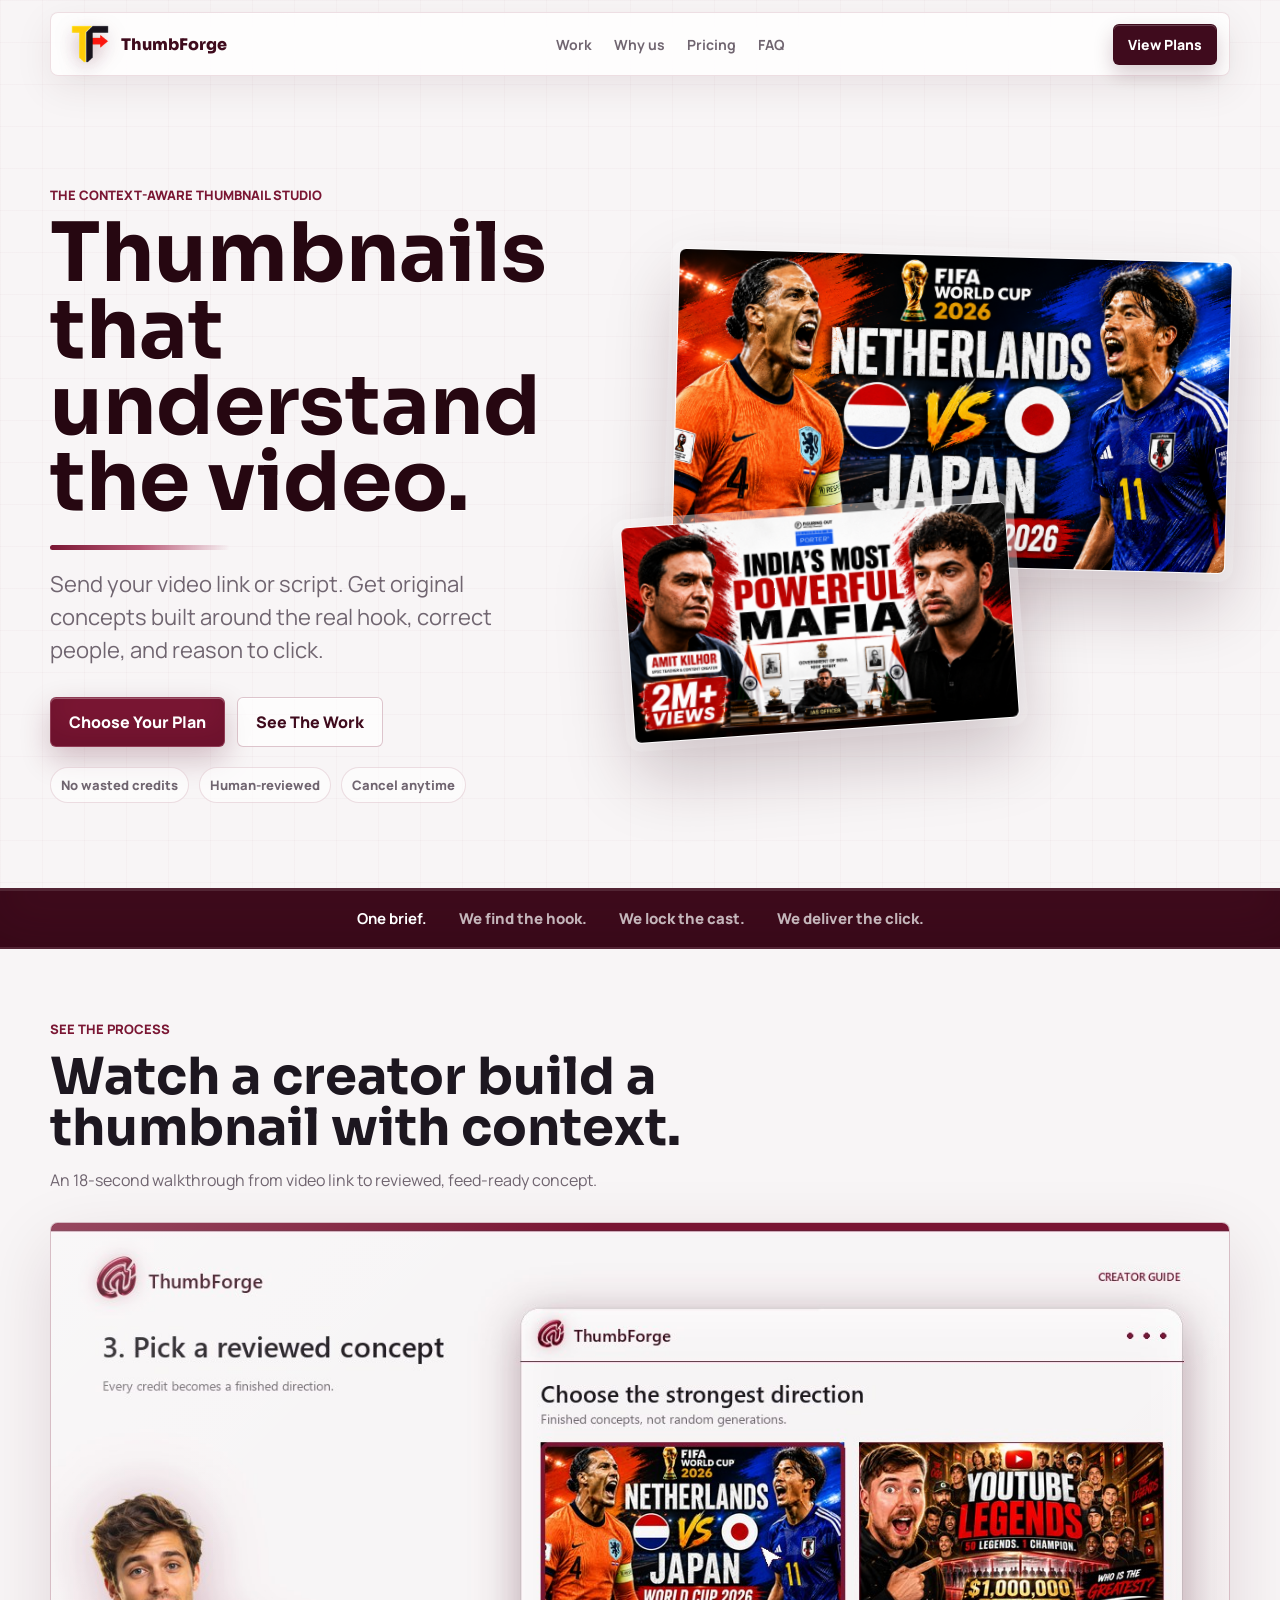
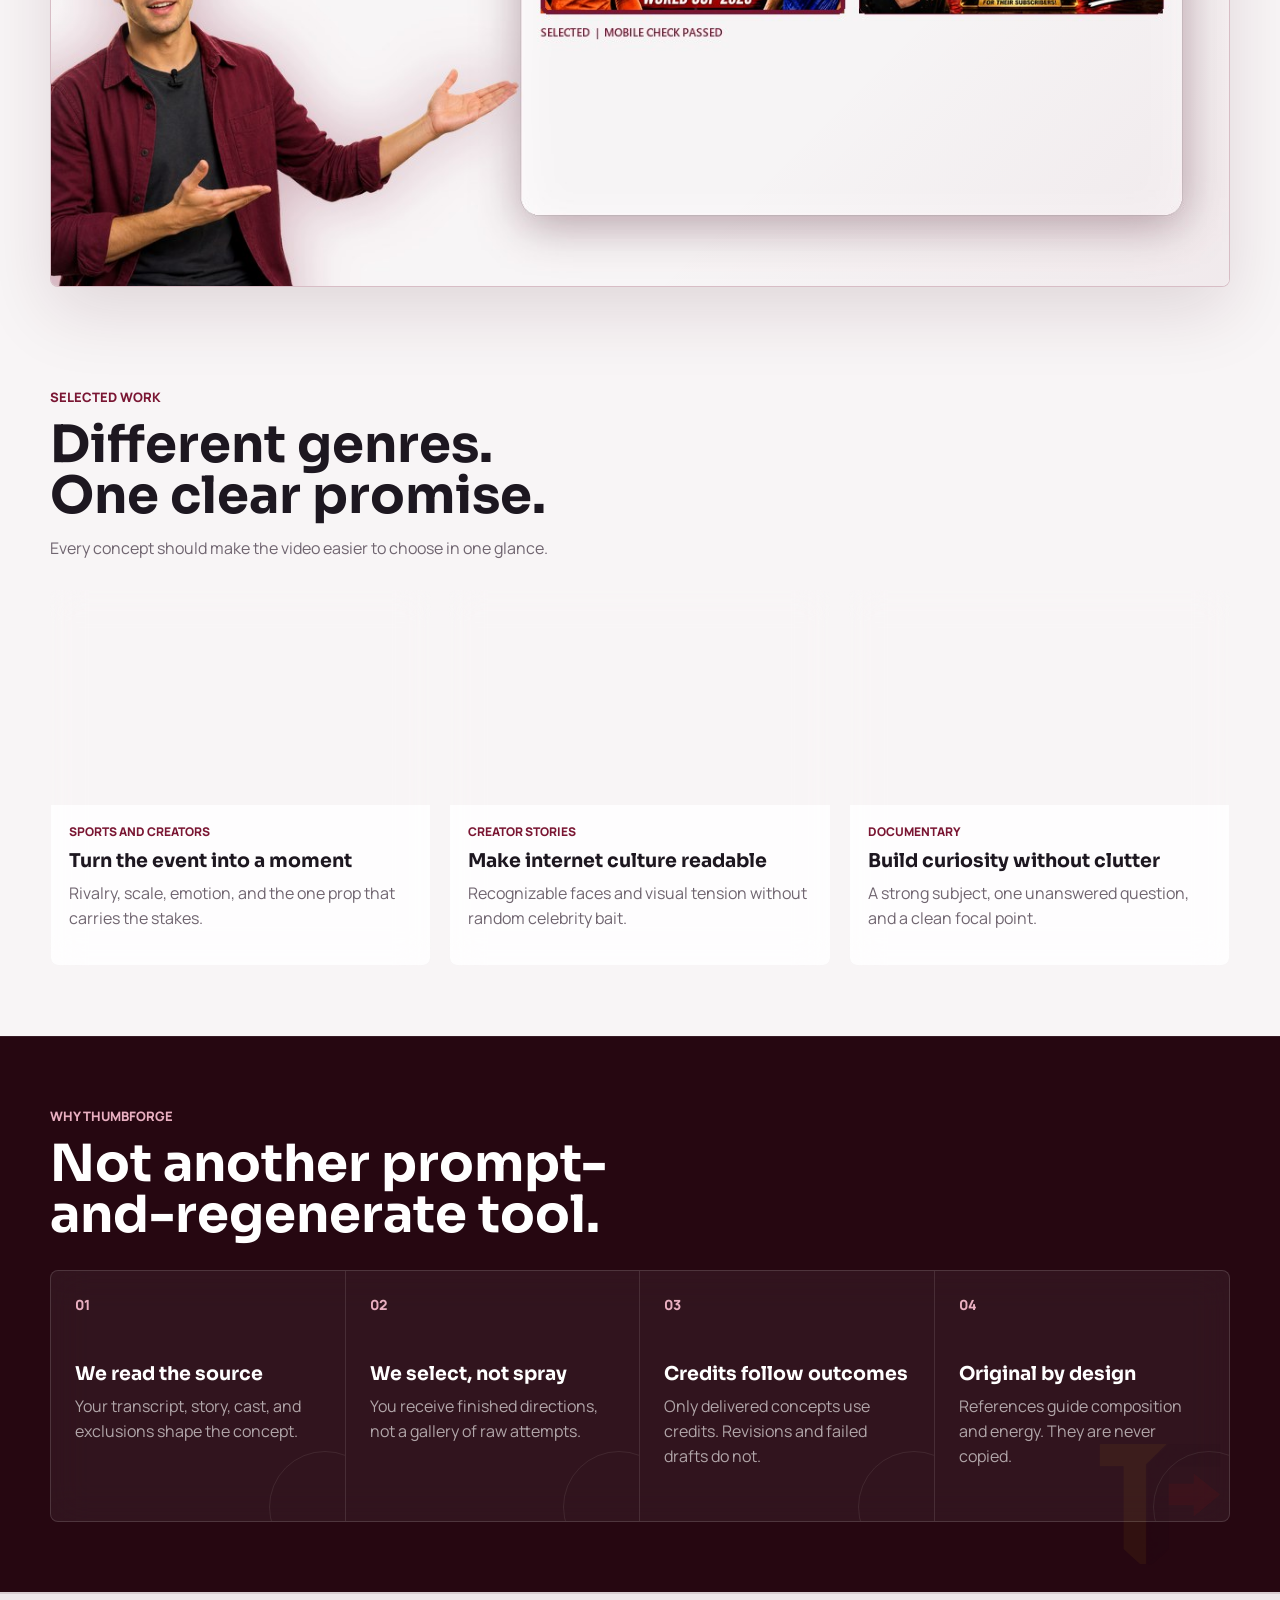
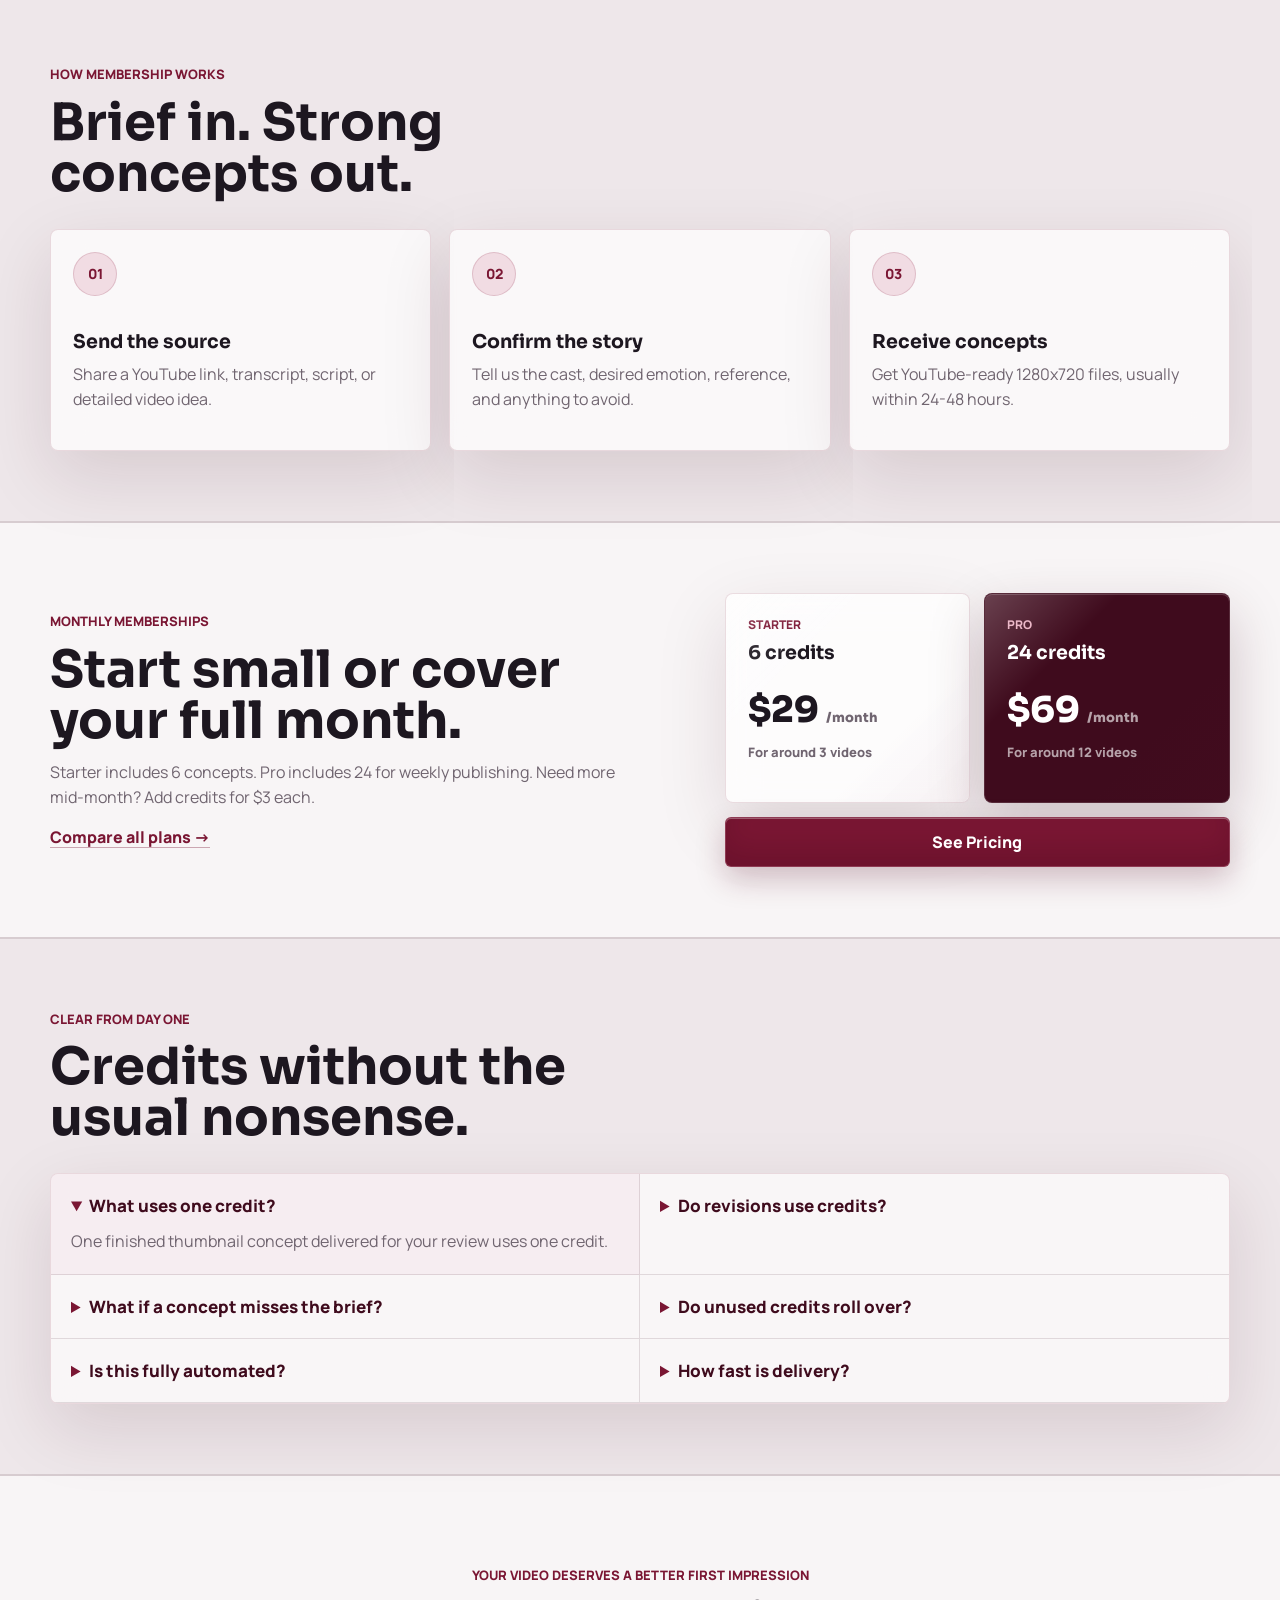
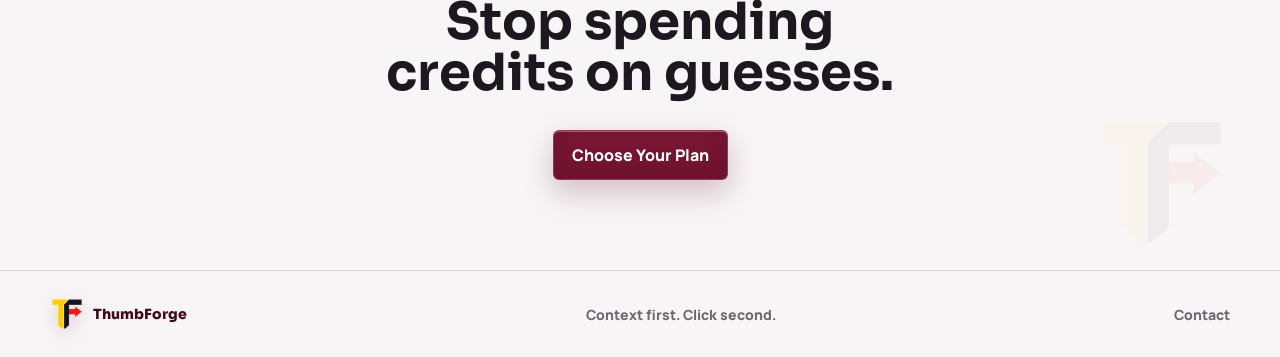
==== commit 28d007e1: "Replace process film with creator-led walkthrough" ====
--- a/index.html
+++ b/index.html
@@ -85,8 +85,8 @@
       <section class="section process-film-section" aria-labelledby="process-film-title">
         <div class="section-heading">
           <p class="eyebrow">See the process</p>
-          <h2 id="process-film-title">From video source to feed-ready concept.</h2>
-          <p>A quick look at how ThumbForge turns context into creative direction.</p>
+          <h2 id="process-film-title">Watch a creator build a thumbnail with context.</h2>
+          <p>An 18-second walkthrough from video link to reviewed, feed-ready concept.</p>
         </div>
         <div class="process-film">
           <video
@@ -96,10 +96,10 @@
             loop
             playsinline
             preload="metadata"
-            poster="assets/video/thumbforge-process-wide-poster.jpg"
-            aria-label="ThumbForge thumbnail creation process"
+            poster="assets/video/thumbforge-process-wide-poster.jpg?v=creator-20260620"
+            aria-label="Creator demonstrating the ThumbForge thumbnail workflow"
           >
-            <source src="assets/video/thumbforge-process-wide.mp4" type="video/mp4" />
+            <source src="assets/video/thumbforge-process-wide.mp4?v=creator-20260620" type="video/mp4" />
           </video>
           <video
             class="process-film-mobile"
@@ -108,10 +108,10 @@
             loop
             playsinline
             preload="metadata"
-            poster="assets/video/thumbforge-process-mobile-poster.jpg"
-            aria-label="ThumbForge thumbnail creation process for mobile"
+            poster="assets/video/thumbforge-process-mobile-poster.jpg?v=creator-20260620"
+            aria-label="Creator demonstrating the ThumbForge thumbnail workflow on mobile"
           >
-            <source src="assets/video/thumbforge-process-mobile.mp4" type="video/mp4" />
+            <source src="assets/video/thumbforge-process-mobile.mp4?v=creator-20260620" type="video/mp4" />
           </video>
         </div>
       </section>
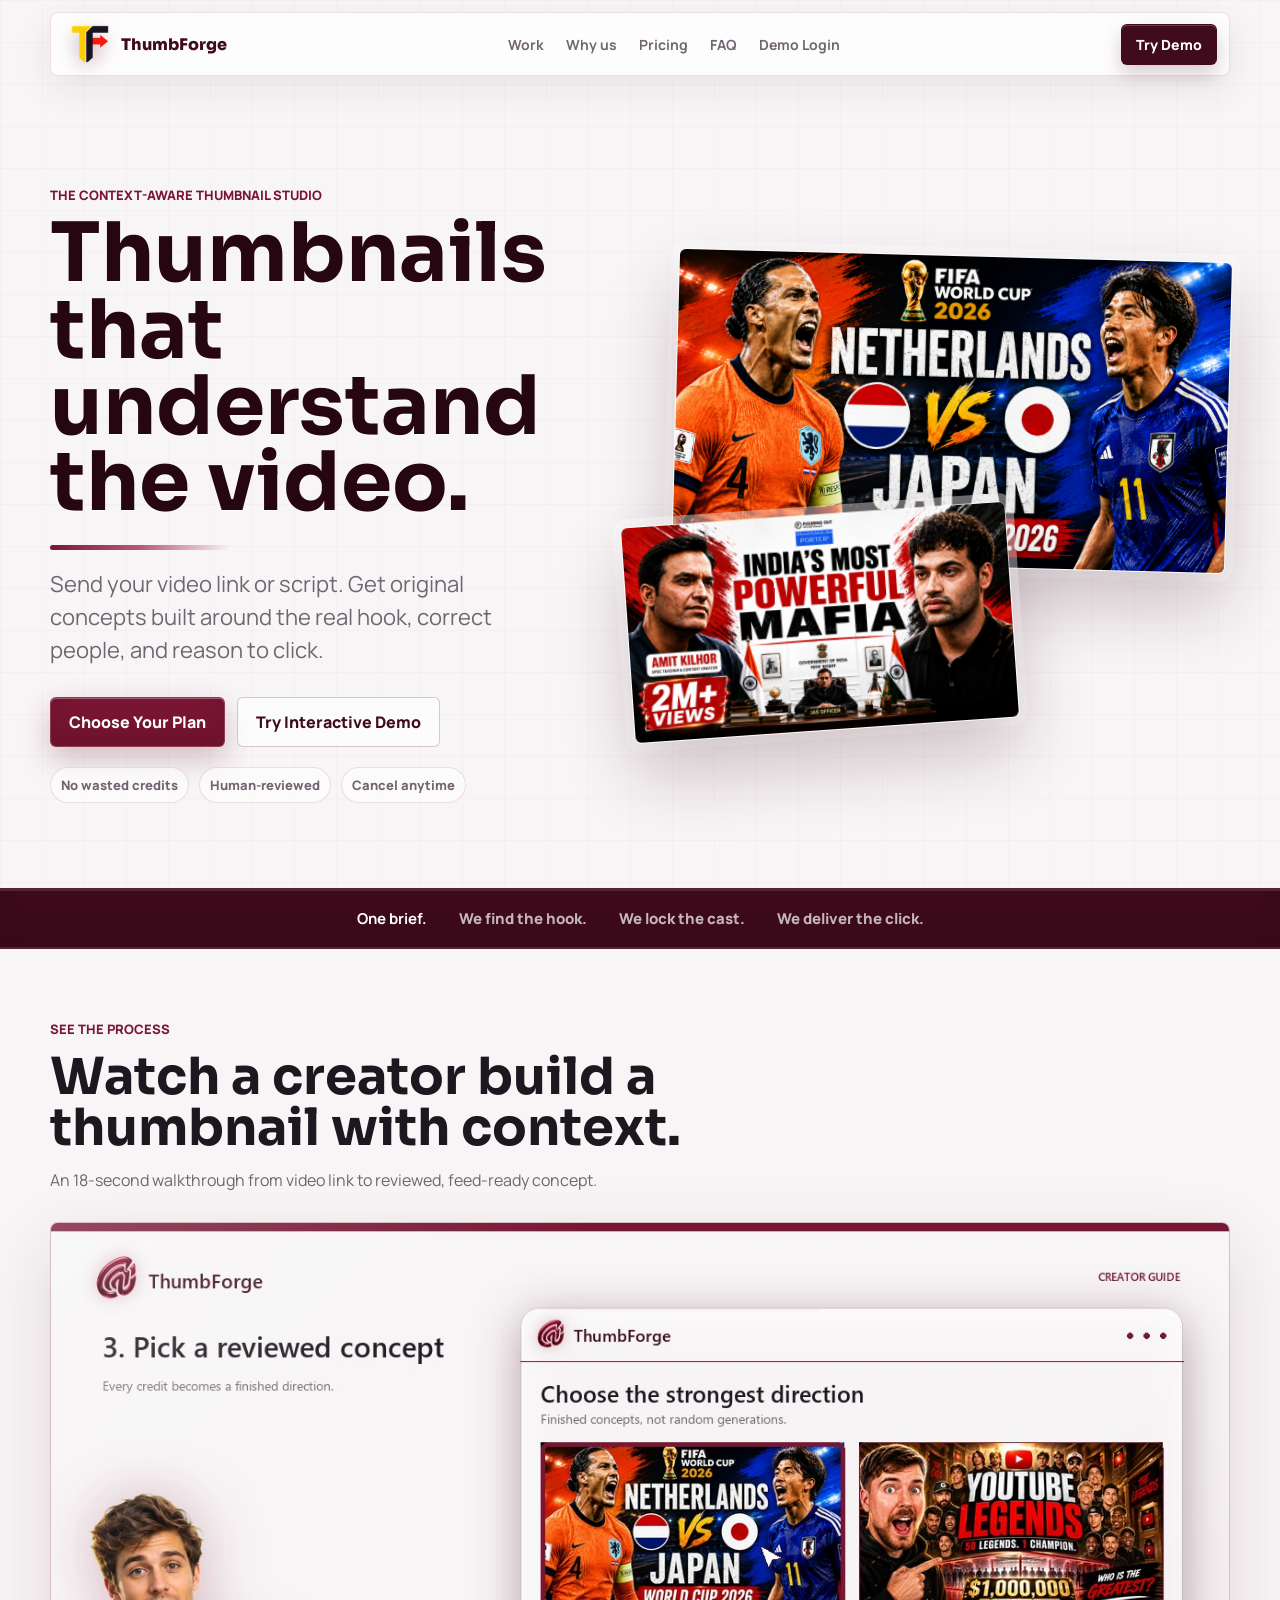
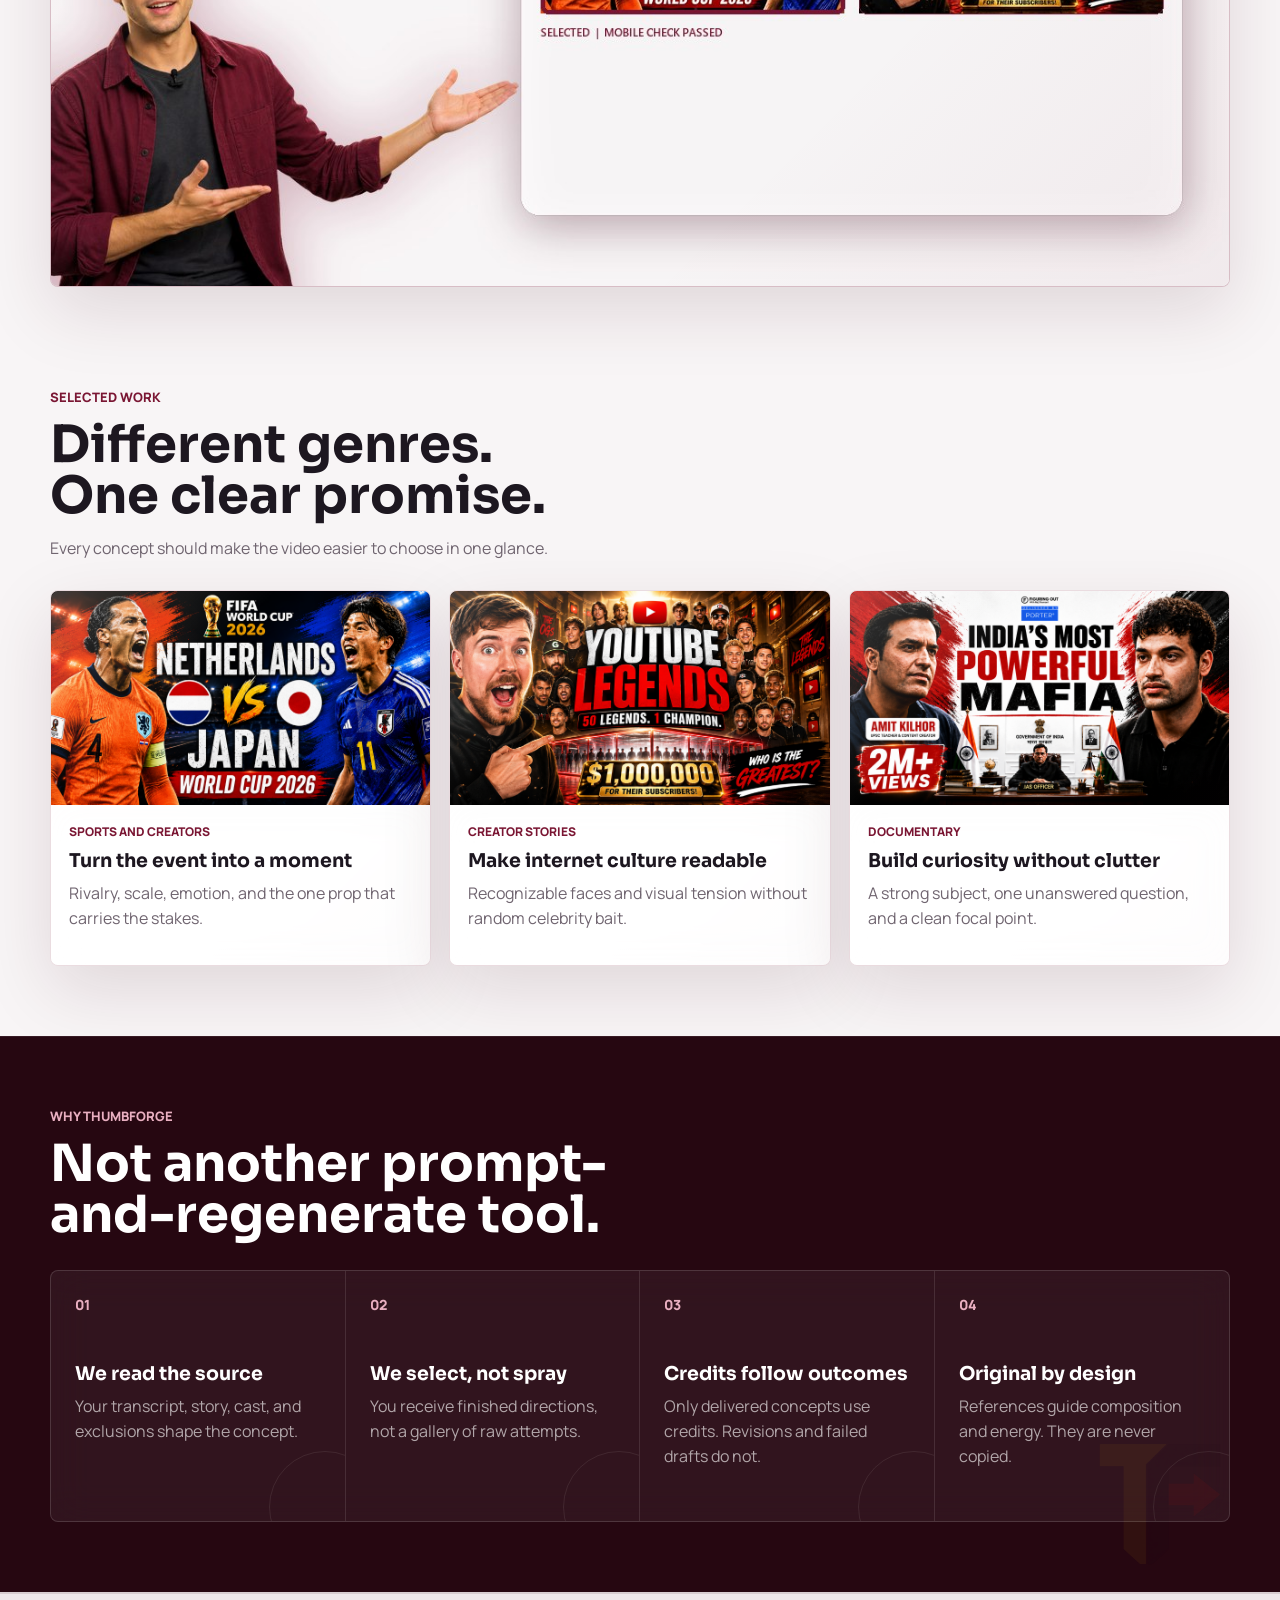
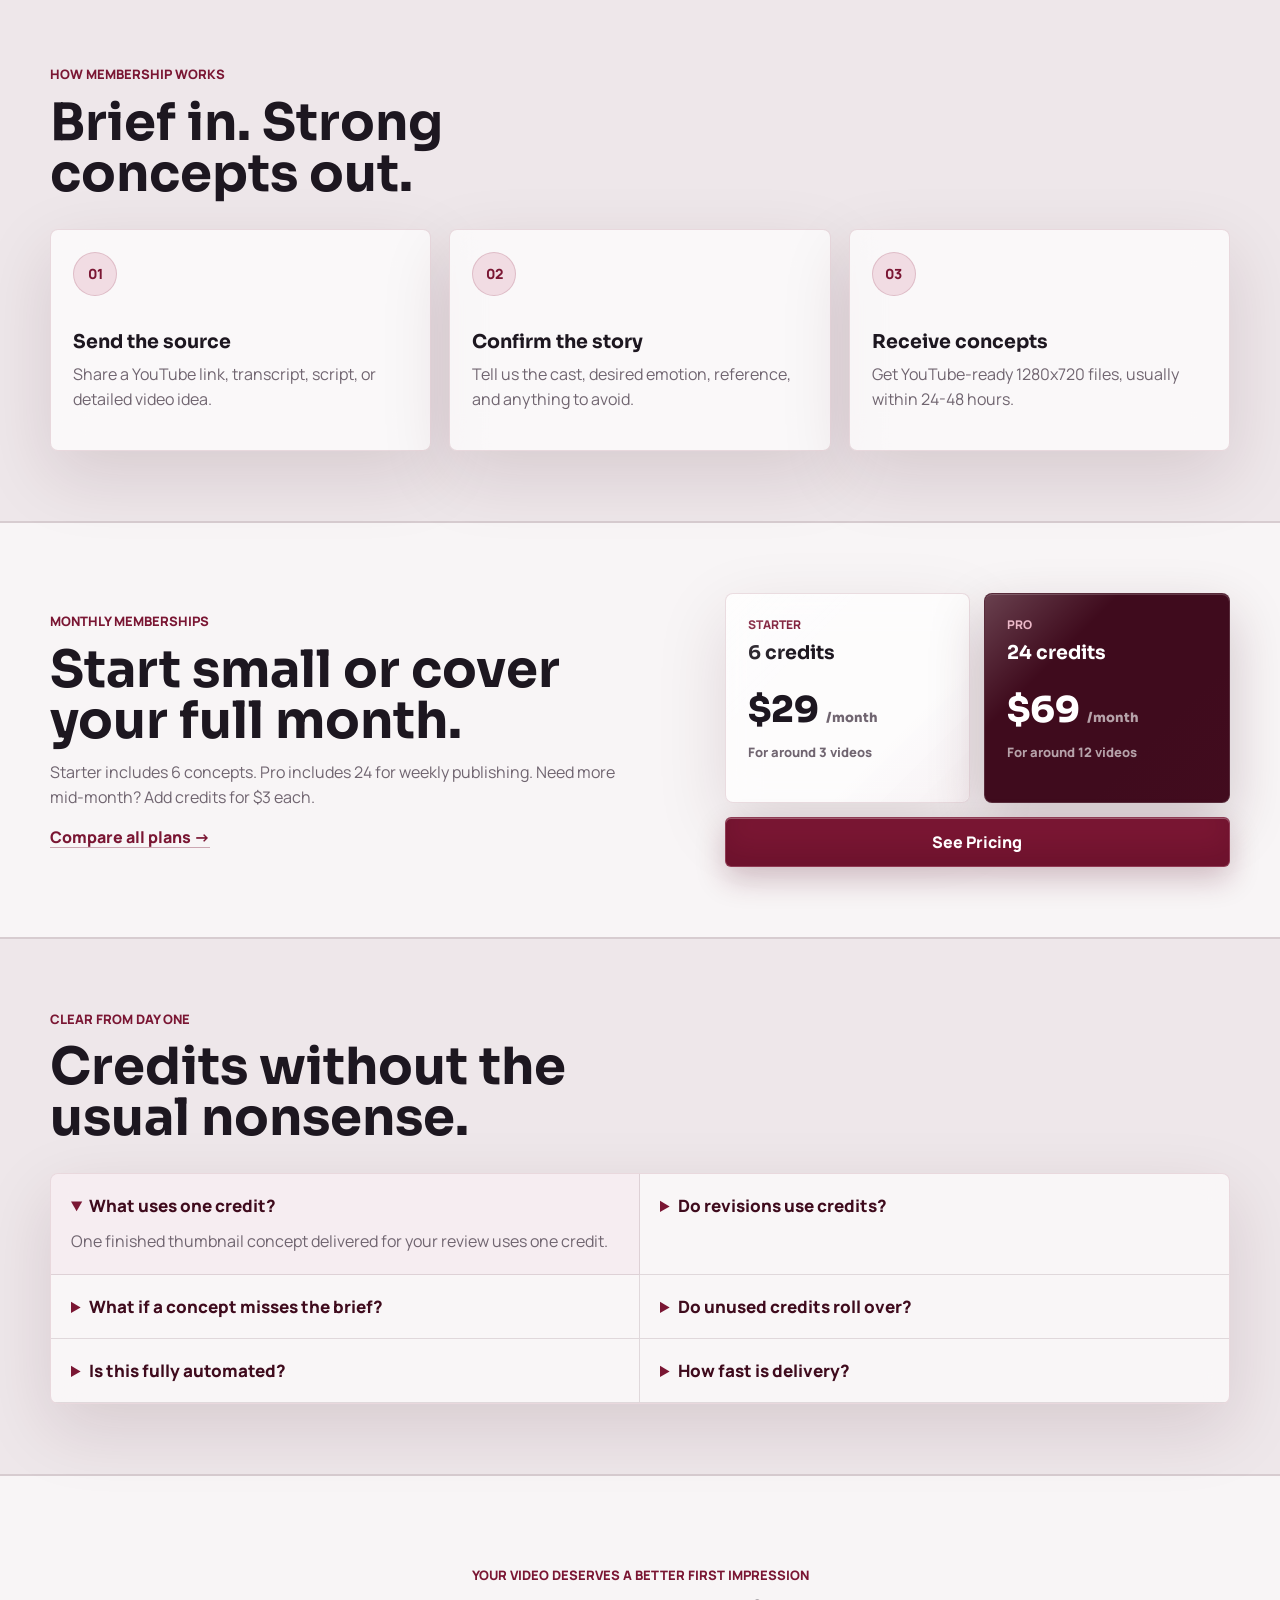
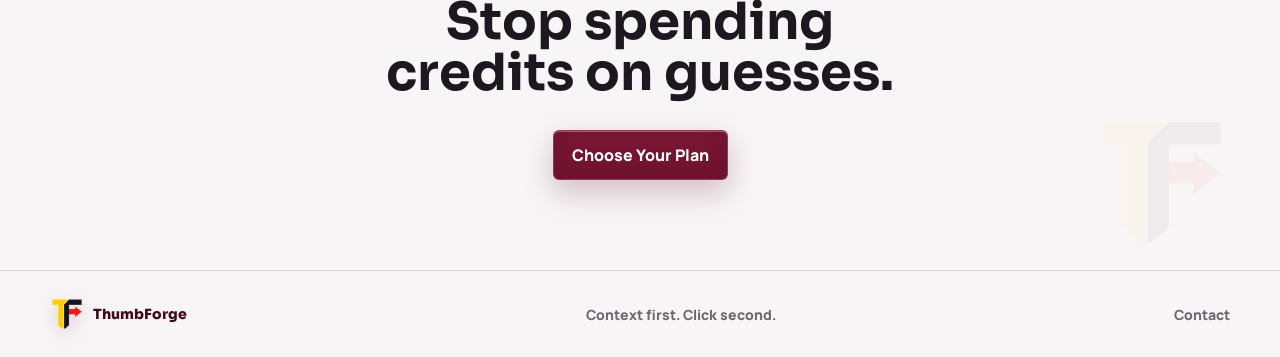
==== commit c8935a4f: "Add complete interactive member demo" ====
--- a/index.html
+++ b/index.html
@@ -25,7 +25,7 @@
     <link rel="preconnect" href="https://fonts.googleapis.com" />
     <link rel="preconnect" href="https://fonts.gstatic.com" crossorigin />
     <link href="https://fonts.googleapis.com/css2?family=Manrope:wght@400;500;600;700;800&family=Sora:wght@600;700;800&display=swap" rel="stylesheet" />
-    <link rel="stylesheet" href="styles.css?v=20260620-4" />
+    <link rel="stylesheet" href="styles.css?v=demo-1" />
   </head>
   <body>
     <header class="site-header">
@@ -38,8 +38,9 @@
         <a href="#difference">Why us</a>
         <a href="pricing.html">Pricing</a>
         <a href="#faq">FAQ</a>
+        <a href="login.html">Demo Login</a>
       </nav>
-      <a class="nav-cta" href="pricing.html">View Plans</a>
+      <a class="nav-cta" href="login.html">Try Demo</a>
     </header>
 
     <main>
@@ -53,7 +54,7 @@
           </p>
           <div class="hero-actions">
             <a class="button primary" href="pricing.html">Choose Your Plan</a>
-            <a class="button secondary" href="#work">See The Work</a>
+            <a class="button secondary" href="login.html">Try Interactive Demo</a>
           </div>
           <div class="trust-row" aria-label="Membership details">
             <span>No wasted credits</span>
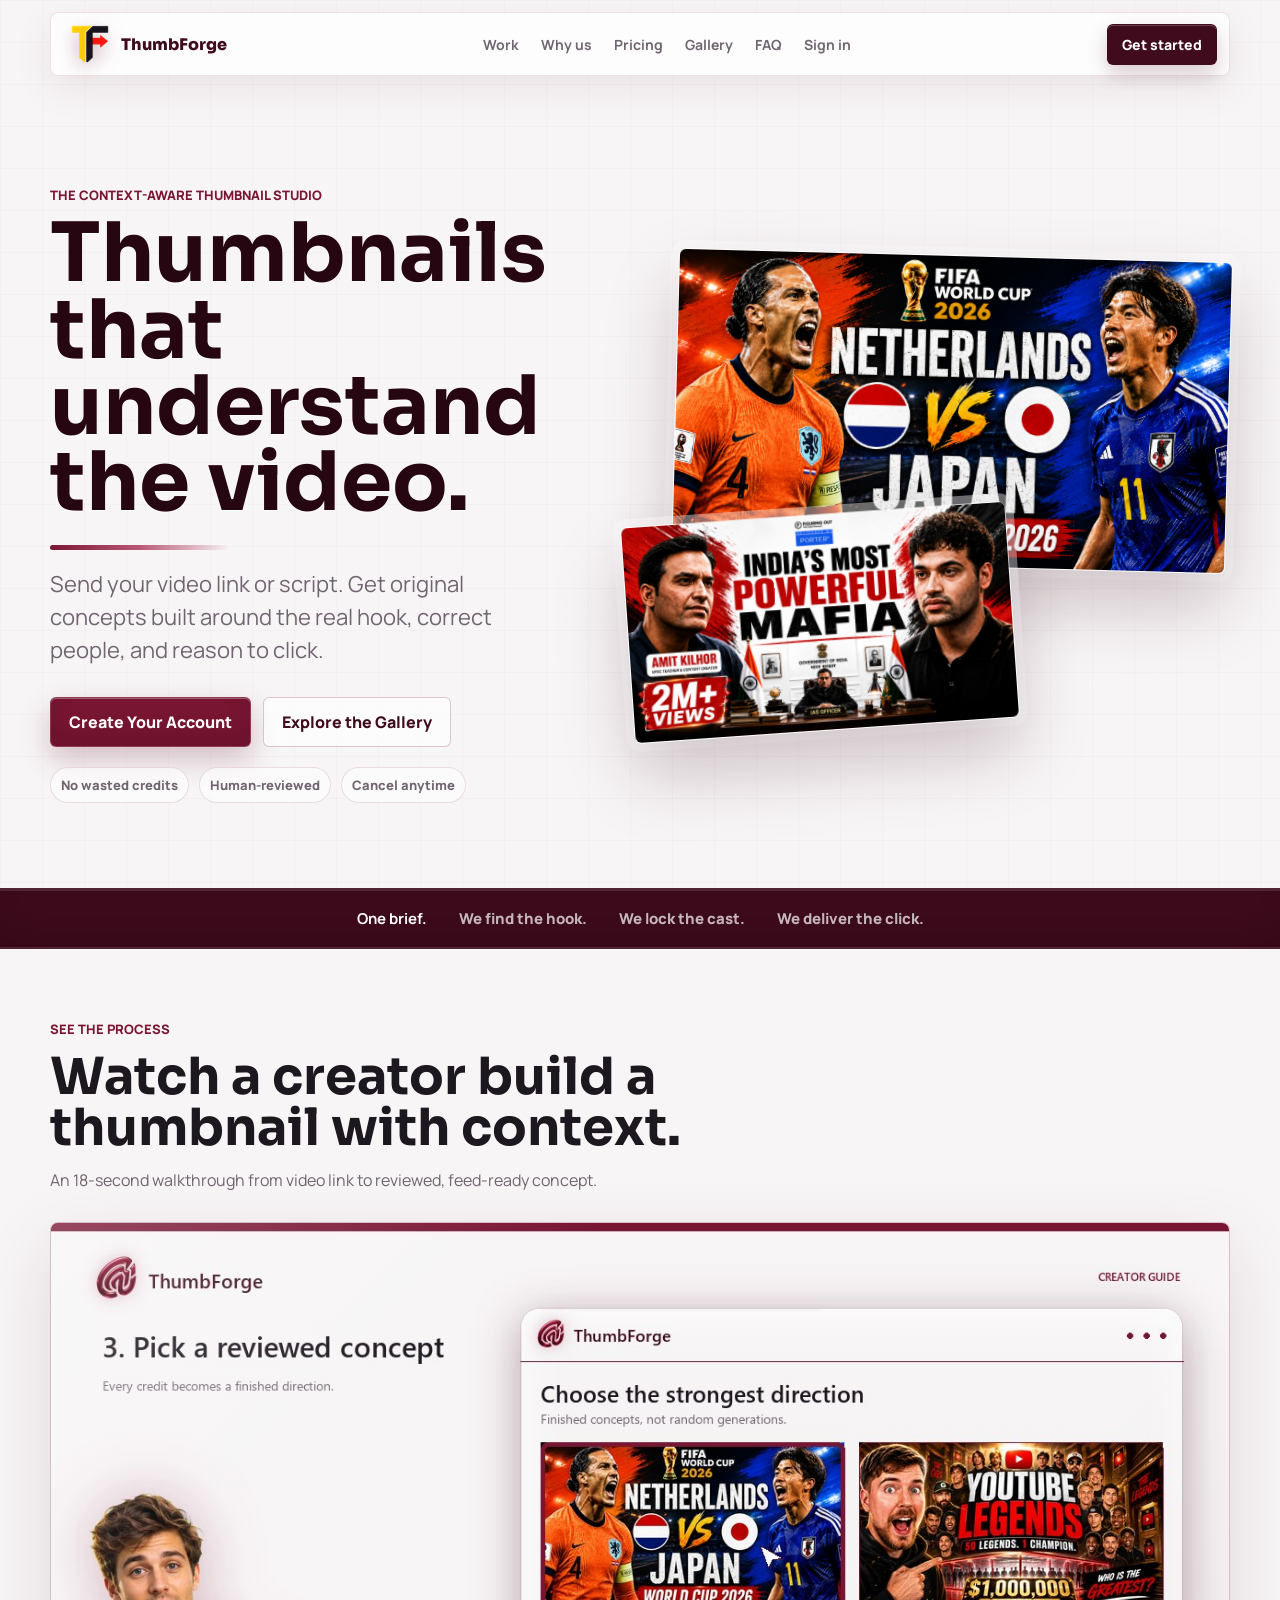
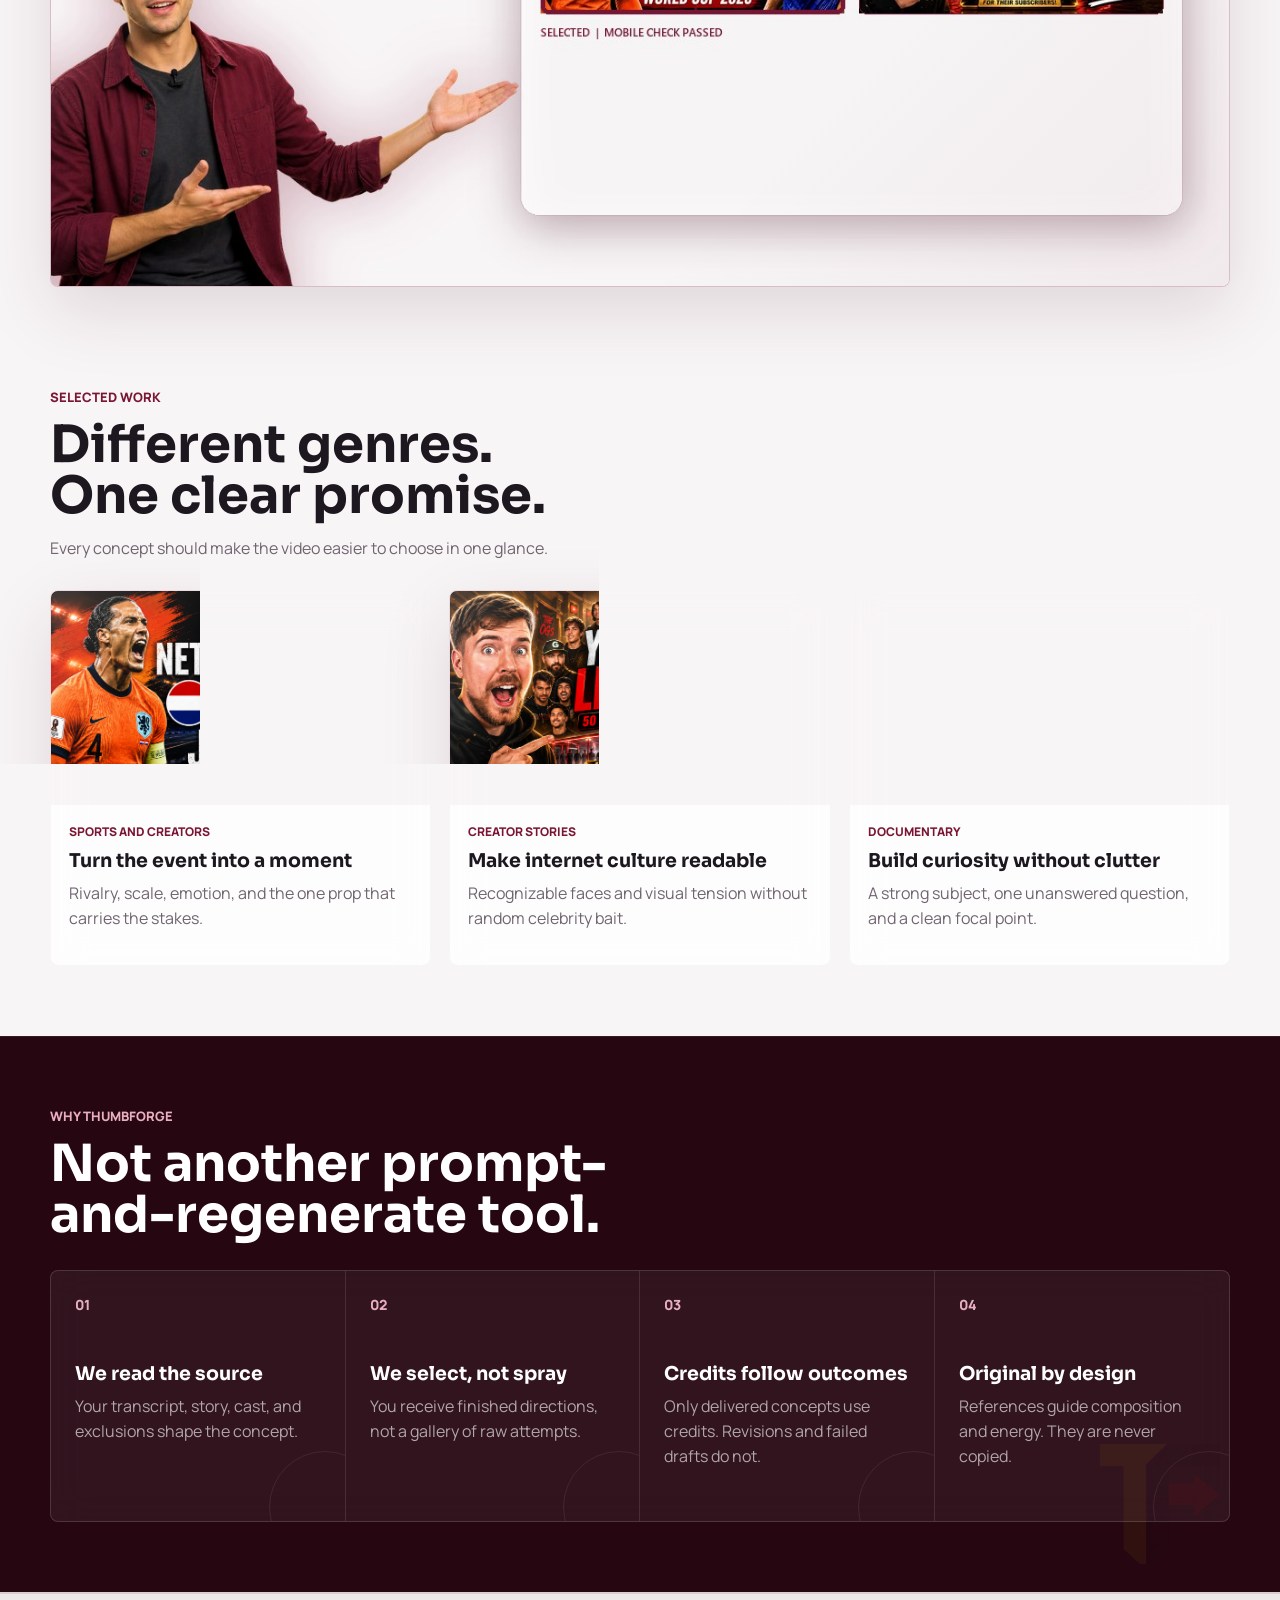
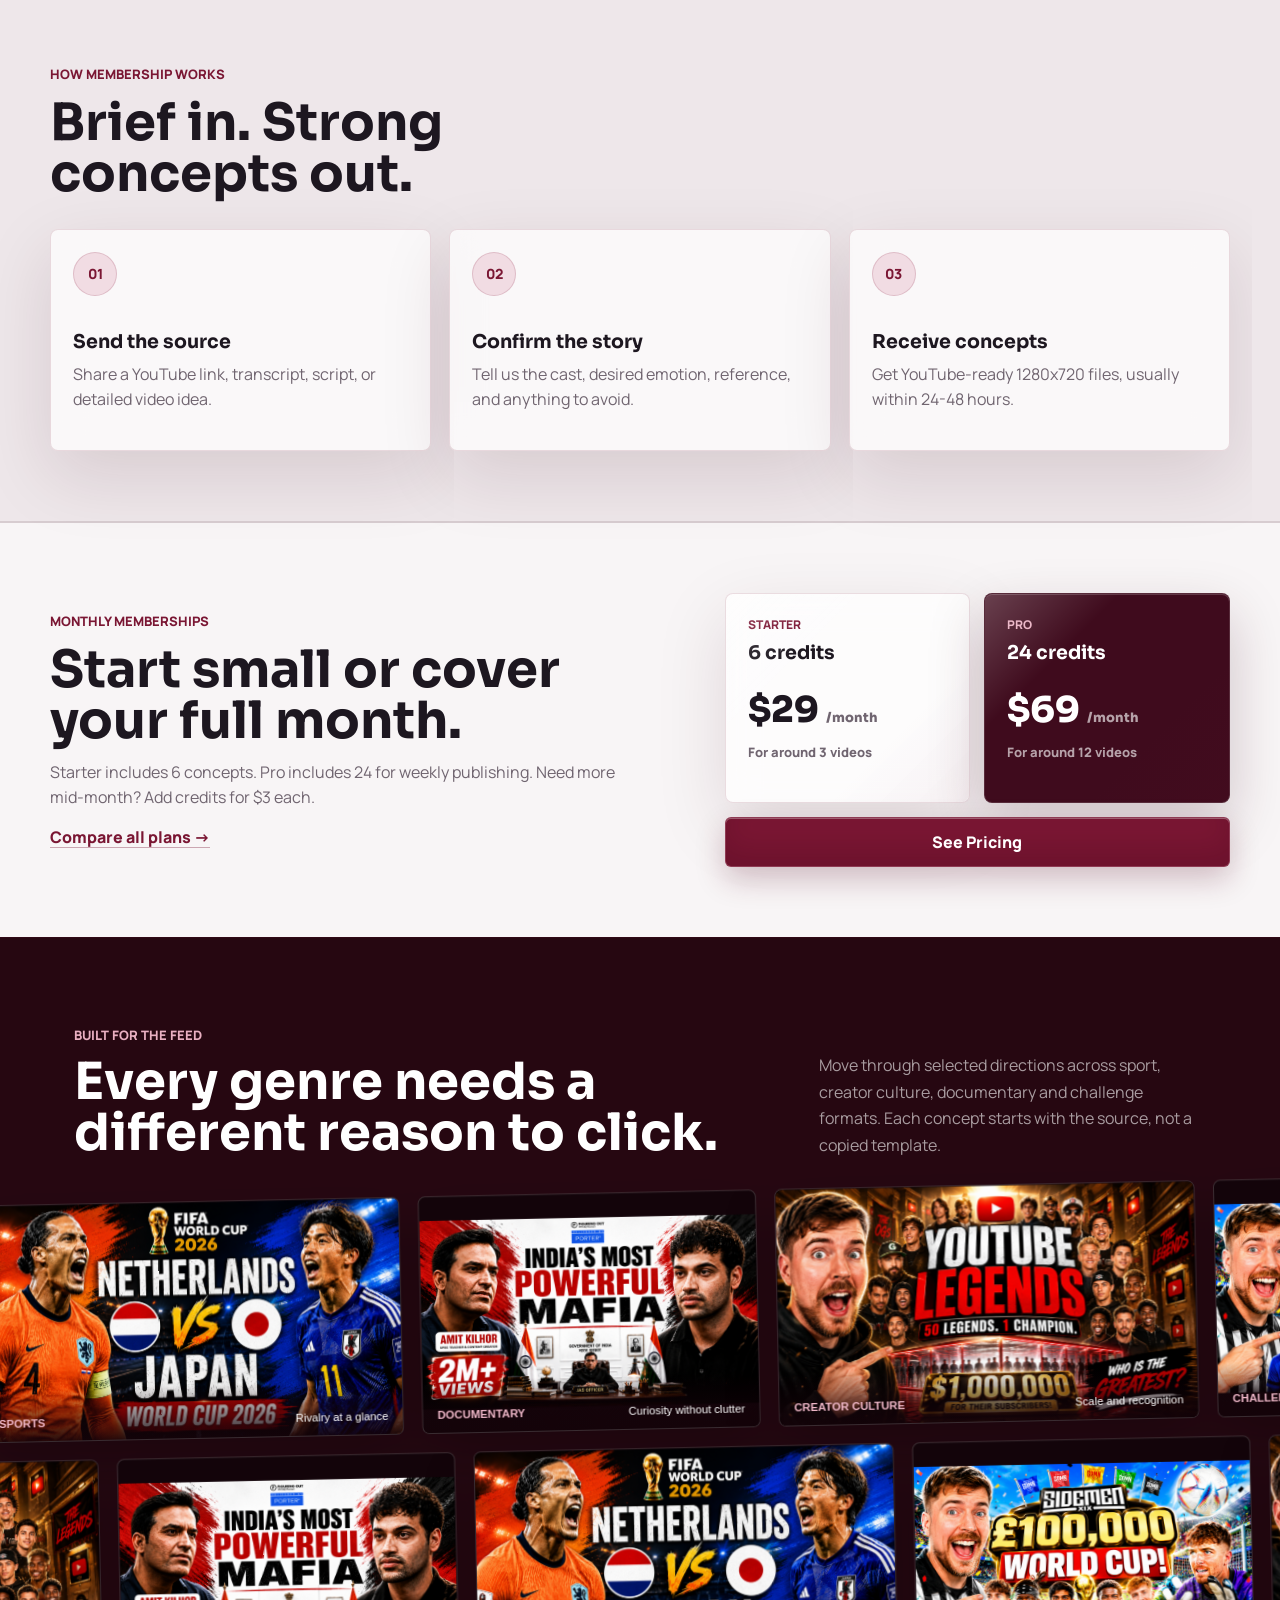
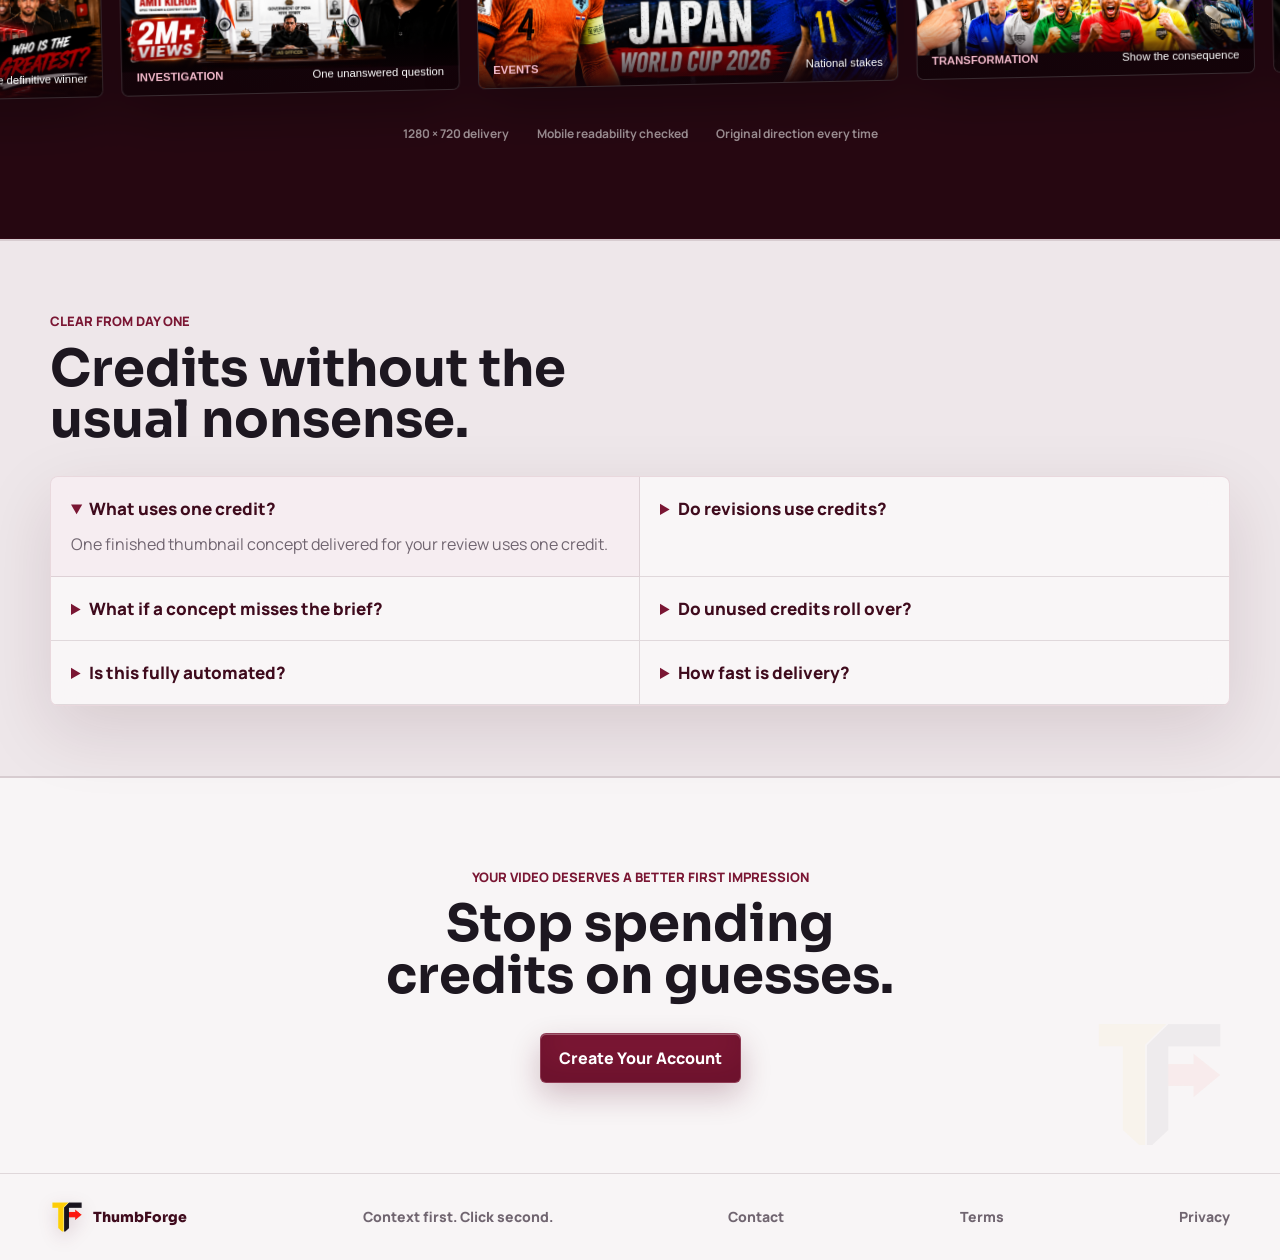
==== commit 9014a64e: "Build production customer and delivery workflow" ====
--- a/index.html
+++ b/index.html
@@ -25,7 +25,7 @@
     <link rel="preconnect" href="https://fonts.googleapis.com" />
     <link rel="preconnect" href="https://fonts.gstatic.com" crossorigin />
     <link href="https://fonts.googleapis.com/css2?family=Manrope:wght@400;500;600;700;800&family=Sora:wght@600;700;800&display=swap" rel="stylesheet" />
-    <link rel="stylesheet" href="styles.css?v=demo-1" />
+    <link rel="stylesheet" href="styles.css?v=production-2" />
   </head>
   <body>
     <header class="site-header">
@@ -37,10 +37,11 @@
         <a href="#work">Work</a>
         <a href="#difference">Why us</a>
         <a href="pricing.html">Pricing</a>
+        <a href="#gallery">Gallery</a>
         <a href="#faq">FAQ</a>
-        <a href="login.html">Demo Login</a>
+        <a href="login.html">Sign in</a>
       </nav>
-      <a class="nav-cta" href="login.html">Try Demo</a>
+      <a class="nav-cta" href="login.html?mode=signup">Get started</a>
     </header>
 
     <main>
@@ -53,8 +54,8 @@
             the real hook, correct people, and reason to click.
           </p>
           <div class="hero-actions">
-            <a class="button primary" href="pricing.html">Choose Your Plan</a>
-            <a class="button secondary" href="login.html">Try Interactive Demo</a>
+            <a class="button primary" href="login.html?mode=signup">Create Your Account</a>
+            <a class="button secondary" href="#gallery">Explore the Gallery</a>
           </div>
           <div class="trust-row" aria-label="Membership details">
             <span>No wasted credits</span>
@@ -218,6 +219,35 @@
         </div>
       </section>
 
+      <section id="gallery" class="gallery-section" aria-labelledby="gallery-title">
+        <div class="gallery-heading">
+          <div>
+            <p class="eyebrow">Built for the feed</p>
+            <h2 id="gallery-title">Every genre needs a different reason to click.</h2>
+          </div>
+          <p>Move through selected directions across sport, creator culture, documentary and challenge formats. Each concept starts with the source, not a copied template.</p>
+        </div>
+        <div class="gallery-stage">
+          <div class="gallery-rail gallery-rail-forward">
+            <button class="gallery-piece gallery-piece-wide" data-gallery-image="assets/sample-football.png" type="button"><img src="assets/sample-football.png" alt="International football thumbnail" /><span><b>Sports</b> Rivalry at a glance</span></button>
+            <button class="gallery-piece" data-gallery-image="assets/sample-documentary.png" type="button"><img src="assets/sample-documentary.png" alt="Crime documentary thumbnail" /><span><b>Documentary</b> Curiosity without clutter</span></button>
+            <button class="gallery-piece gallery-piece-wide" data-gallery-image="assets/sample-youtube-legends.png" type="button"><img src="assets/sample-youtube-legends.png" alt="Creator competition thumbnail" /><span><b>Creator culture</b> Scale and recognition</span></button>
+            <button class="gallery-piece" data-gallery-image="assets/sample-creator.png" type="button"><img src="assets/sample-creator.png" alt="Creator challenge thumbnail" /><span><b>Challenge</b> A visible transformation</span></button>
+            <button class="gallery-piece gallery-piece-wide" data-gallery-image="assets/sample-football.png" type="button" aria-hidden="true" tabindex="-1"><img src="assets/sample-football.png" alt="" /><span><b>Sports</b> Rivalry at a glance</span></button>
+            <button class="gallery-piece" data-gallery-image="assets/sample-documentary.png" type="button" aria-hidden="true" tabindex="-1"><img src="assets/sample-documentary.png" alt="" /><span><b>Documentary</b> Curiosity without clutter</span></button>
+          </div>
+          <div class="gallery-rail gallery-rail-reverse">
+            <button class="gallery-piece" data-gallery-image="assets/sample-creator.png" type="button"><img src="assets/sample-creator.png" alt="Creator transformation thumbnail" /><span><b>Transformation</b> Show the consequence</span></button>
+            <button class="gallery-piece gallery-piece-wide" data-gallery-image="assets/sample-youtube-legends.png" type="button"><img src="assets/sample-youtube-legends.png" alt="YouTube legends thumbnail" /><span><b>Competition</b> One definitive winner</span></button>
+            <button class="gallery-piece" data-gallery-image="assets/sample-documentary.png" type="button"><img src="assets/sample-documentary.png" alt="Investigative documentary thumbnail" /><span><b>Investigation</b> One unanswered question</span></button>
+            <button class="gallery-piece gallery-piece-wide" data-gallery-image="assets/sample-football.png" type="button"><img src="assets/sample-football.png" alt="World Cup football thumbnail" /><span><b>Events</b> National stakes</span></button>
+            <button class="gallery-piece" data-gallery-image="assets/sample-creator.png" type="button" aria-hidden="true" tabindex="-1"><img src="assets/sample-creator.png" alt="" /><span><b>Transformation</b> Show the consequence</span></button>
+            <button class="gallery-piece gallery-piece-wide" data-gallery-image="assets/sample-youtube-legends.png" type="button" aria-hidden="true" tabindex="-1"><img src="assets/sample-youtube-legends.png" alt="" /><span><b>Competition</b> One definitive winner</span></button>
+          </div>
+        </div>
+        <div class="gallery-note"><span>1280 × 720 delivery</span><span>Mobile readability checked</span><span>Original direction every time</span></div>
+      </section>
+
       <section id="faq" class="section faq-section">
         <div class="section-heading">
           <p class="eyebrow">Clear from day one</p>
@@ -254,7 +284,7 @@
       <section class="final-cta">
         <p class="eyebrow">Your video deserves a better first impression</p>
         <h2>Stop spending credits on guesses.</h2>
-        <a class="button primary" href="pricing.html">Choose Your Plan</a>
+        <a class="button primary" href="login.html?mode=signup">Create Your Account</a>
       </section>
     </main>
 
@@ -265,7 +295,10 @@
       </a>
       <span>Context first. Click second.</span>
       <a href="contact.html">Contact</a>
+      <a href="terms.html">Terms</a>
+      <a href="privacy.html">Privacy</a>
     </footer>
-    <script src="script.js?v=20260620-4"></script>
+    <div class="gallery-lightbox" id="galleryLightbox" hidden><button type="button" aria-label="Close gallery">×</button><img src="" alt="Selected ThumbForge concept" /></div>
+    <script src="script.js?v=production-2"></script>
   </body>
 </html>
--- a/styles.css
+++ b/styles.css
@@ -1487,6 +1487,183 @@
   transform: translateY(-2px) rotate(2deg);
 }
 
+.gallery-section {
+  overflow: hidden;
+  padding: 88px 0 96px;
+  border-block: 1px solid rgba(122,22,51,.12);
+  background: var(--wine-dark);
+  color: #fff;
+}
+
+.gallery-heading {
+  display: grid;
+  grid-template-columns: minmax(0,1.1fr) minmax(280px,.65fr);
+  gap: clamp(28px,7vw,100px);
+  align-items: end;
+  max-width: 1180px;
+  margin: 0 auto 40px;
+  padding-inline: 24px;
+}
+
+.gallery-heading .eyebrow {
+  color: #e9afc1 !important;
+}
+
+.gallery-heading h2 {
+  max-width: 760px;
+  margin-bottom: 0;
+}
+
+.gallery-heading > p {
+  margin: 0;
+  color: rgba(255,255,255,.6);
+  line-height: 1.65;
+}
+
+.gallery-stage {
+  display: grid;
+  gap: 18px;
+  transform: rotate(-1.2deg) scale(1.025);
+}
+
+.gallery-rail {
+  display: flex;
+  width: max-content;
+  gap: 18px;
+  will-change: transform;
+}
+
+.gallery-rail-forward {
+  animation: galleryForward 34s linear infinite;
+}
+
+.gallery-rail-reverse {
+  transform: translateX(-28%);
+  animation: galleryReverse 38s linear infinite;
+}
+
+.gallery-stage:hover .gallery-rail {
+  animation-play-state: paused;
+}
+
+.gallery-piece {
+  position: relative;
+  width: 330px;
+  padding: 0;
+  overflow: hidden;
+  border: 1px solid rgba(255,255,255,.16);
+  border-radius: 7px;
+  outline: none;
+  background: #13040a;
+  box-shadow: 0 22px 50px rgba(0,0,0,.27);
+  color: #fff;
+  text-align: left;
+  transition: transform 260ms ease, border-color 260ms ease, filter 260ms ease;
+}
+
+.gallery-piece-wide {
+  width: 410px;
+}
+
+.gallery-piece img {
+  width: 100%;
+  aspect-ratio: 16/9;
+  object-fit: cover;
+  transition: transform 550ms cubic-bezier(.2,.8,.2,1);
+}
+
+.gallery-piece span {
+  position: absolute;
+  right: 0;
+  bottom: 0;
+  left: 0;
+  display: flex;
+  align-items: center;
+  justify-content: space-between;
+  gap: 16px;
+  padding: 28px 14px 12px;
+  background: linear-gradient(transparent,rgba(20,3,9,.92));
+  font-size: 11px;
+}
+
+.gallery-piece b {
+  color: #f0b8c9;
+  text-transform: uppercase;
+}
+
+.gallery-piece:hover,
+.gallery-piece:focus-visible {
+  z-index: 2;
+  border-color: rgba(255,255,255,.5);
+  filter: saturate(1.08);
+  transform: translateY(-7px) scale(1.025);
+}
+
+.gallery-piece:hover img,
+.gallery-piece:focus-visible img {
+  transform: scale(1.045);
+}
+
+.gallery-note {
+  display: flex;
+  max-width: 1180px;
+  flex-wrap: wrap;
+  justify-content: center;
+  gap: 10px 28px;
+  margin: 46px auto 0;
+  padding-inline: 24px;
+  color: rgba(255,255,255,.55);
+  font-size: 12px;
+  font-weight: 700;
+}
+
+.gallery-lightbox {
+  position: fixed;
+  inset: 0;
+  z-index: 100;
+  display: grid;
+  place-items: center;
+  padding: 30px;
+  background: rgba(20,3,9,.86);
+  backdrop-filter: blur(14px);
+}
+
+.gallery-lightbox[hidden] {
+  display: none;
+}
+
+.gallery-lightbox img {
+  width: min(1120px,92vw);
+  max-height: 82vh;
+  border: 1px solid rgba(255,255,255,.25);
+  border-radius: 7px;
+  box-shadow: 0 30px 100px rgba(0,0,0,.55);
+}
+
+.gallery-lightbox button {
+  position: fixed;
+  top: 20px;
+  right: 24px;
+  display: grid;
+  width: 44px;
+  height: 44px;
+  place-items: center;
+  border: 1px solid rgba(255,255,255,.22);
+  border-radius: 50%;
+  background: rgba(255,255,255,.08);
+  color: #fff;
+  font-size: 26px;
+}
+
+@keyframes galleryForward {
+  to { transform: translateX(-50%); }
+}
+
+@keyframes galleryReverse {
+  from { transform: translateX(-28%); }
+  to { transform: translateX(22%); }
+}
+
 .difference-section::after,
 .topup-section::after,
 .final-cta::after {
@@ -1518,4 +1695,30 @@
     right: 8px;
     width: 82px;
   }
-}
+
+  .gallery-heading {
+    grid-template-columns: 1fr;
+  }
+
+  .gallery-stage {
+    transform: rotate(-.6deg);
+  }
+
+  .gallery-piece {
+    width: 270px;
+  }
+
+  .gallery-piece-wide {
+    width: 320px;
+  }
+
+  .gallery-rail-forward {
+    animation-duration: 28s;
+  }
+
+  .gallery-rail-reverse {
+    animation-duration: 31s;
+  }
+}
+.gallery-rail{will-change:transform}
+@media (prefers-reduced-motion:reduce){.gallery-rail{animation:none!important}}
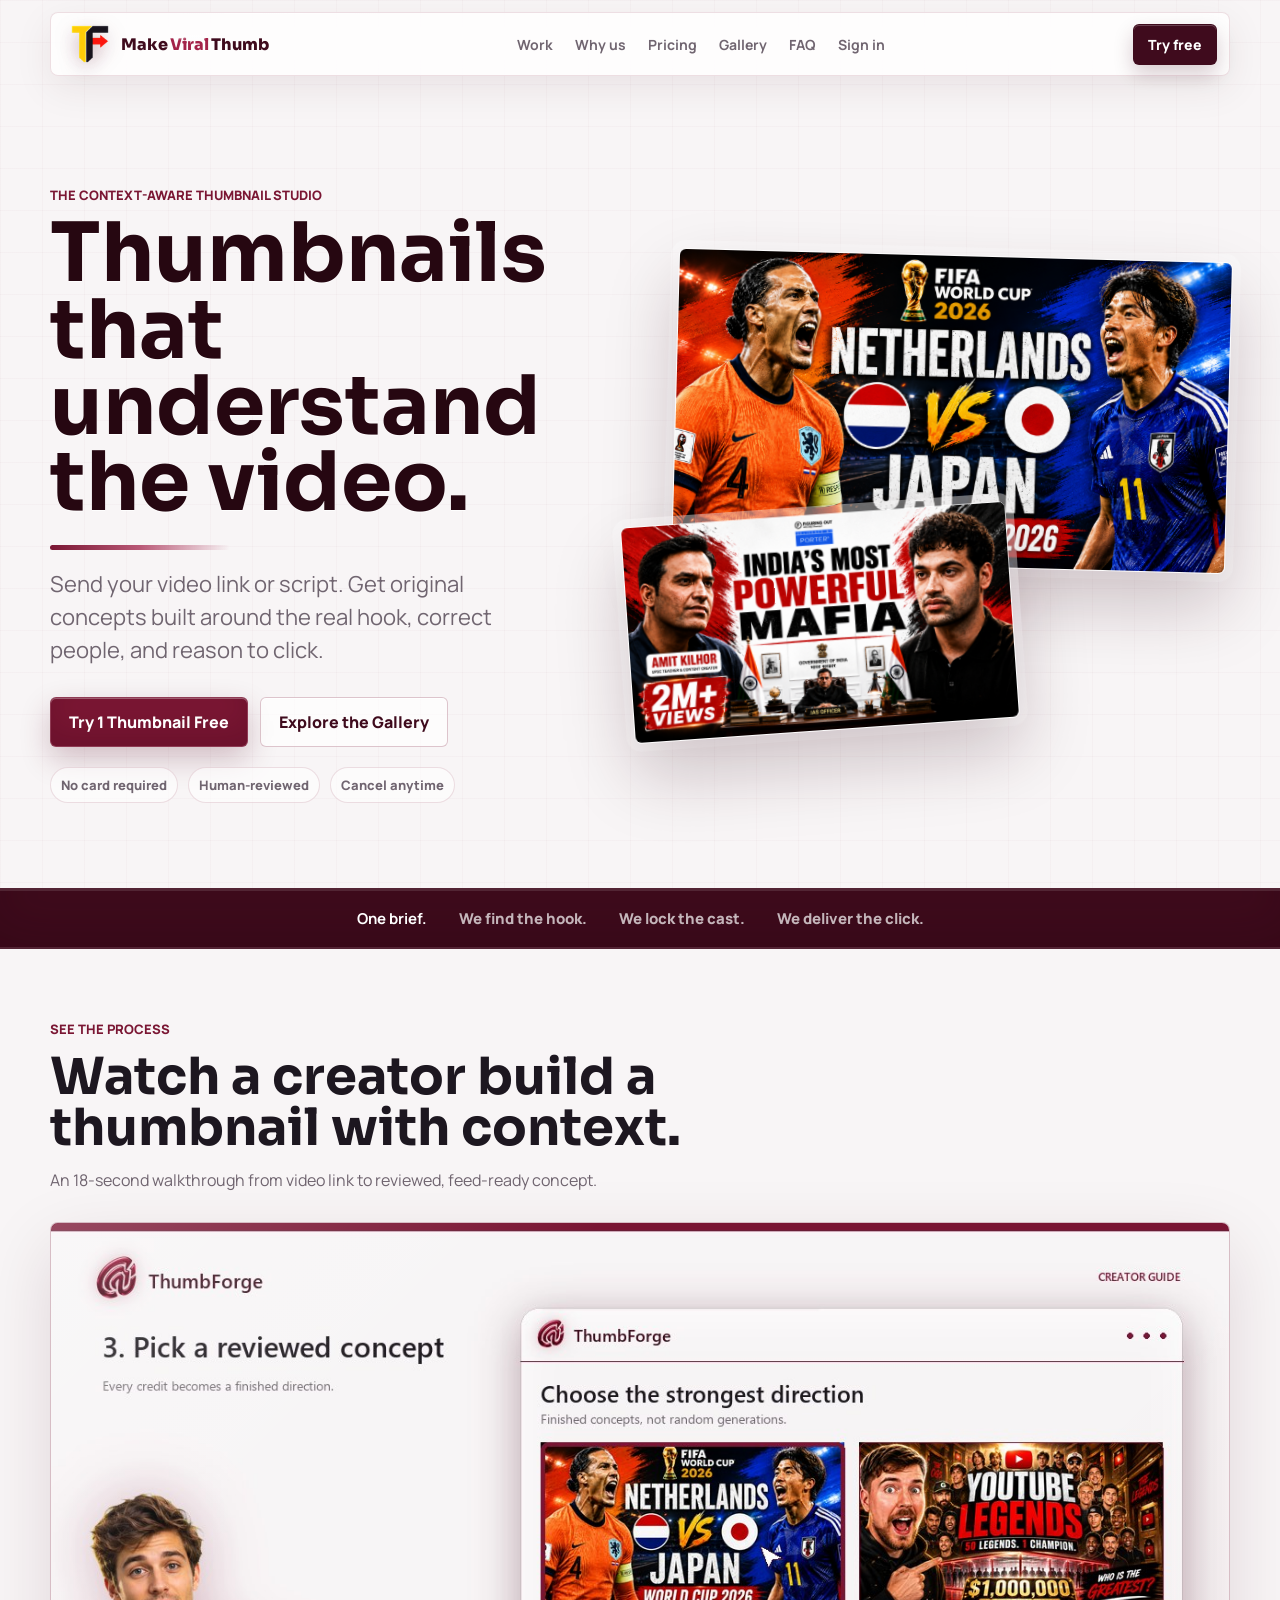
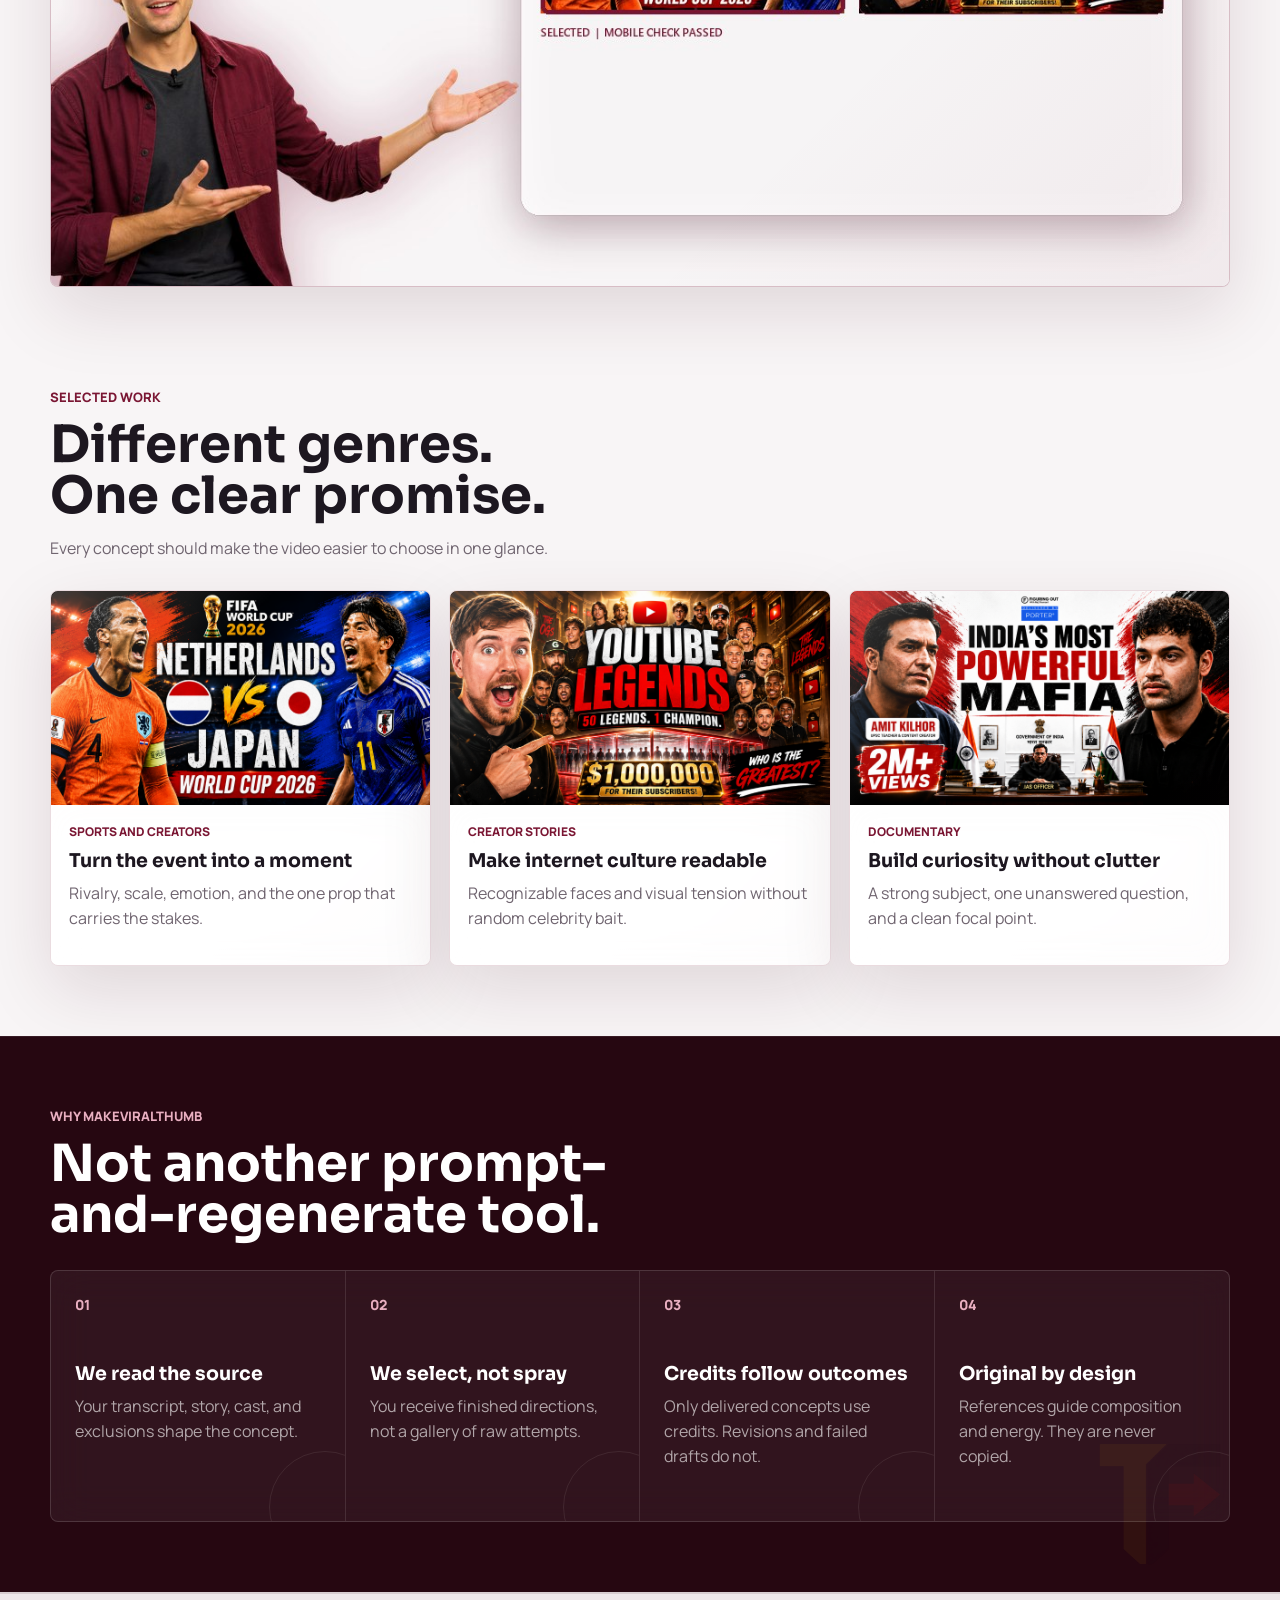
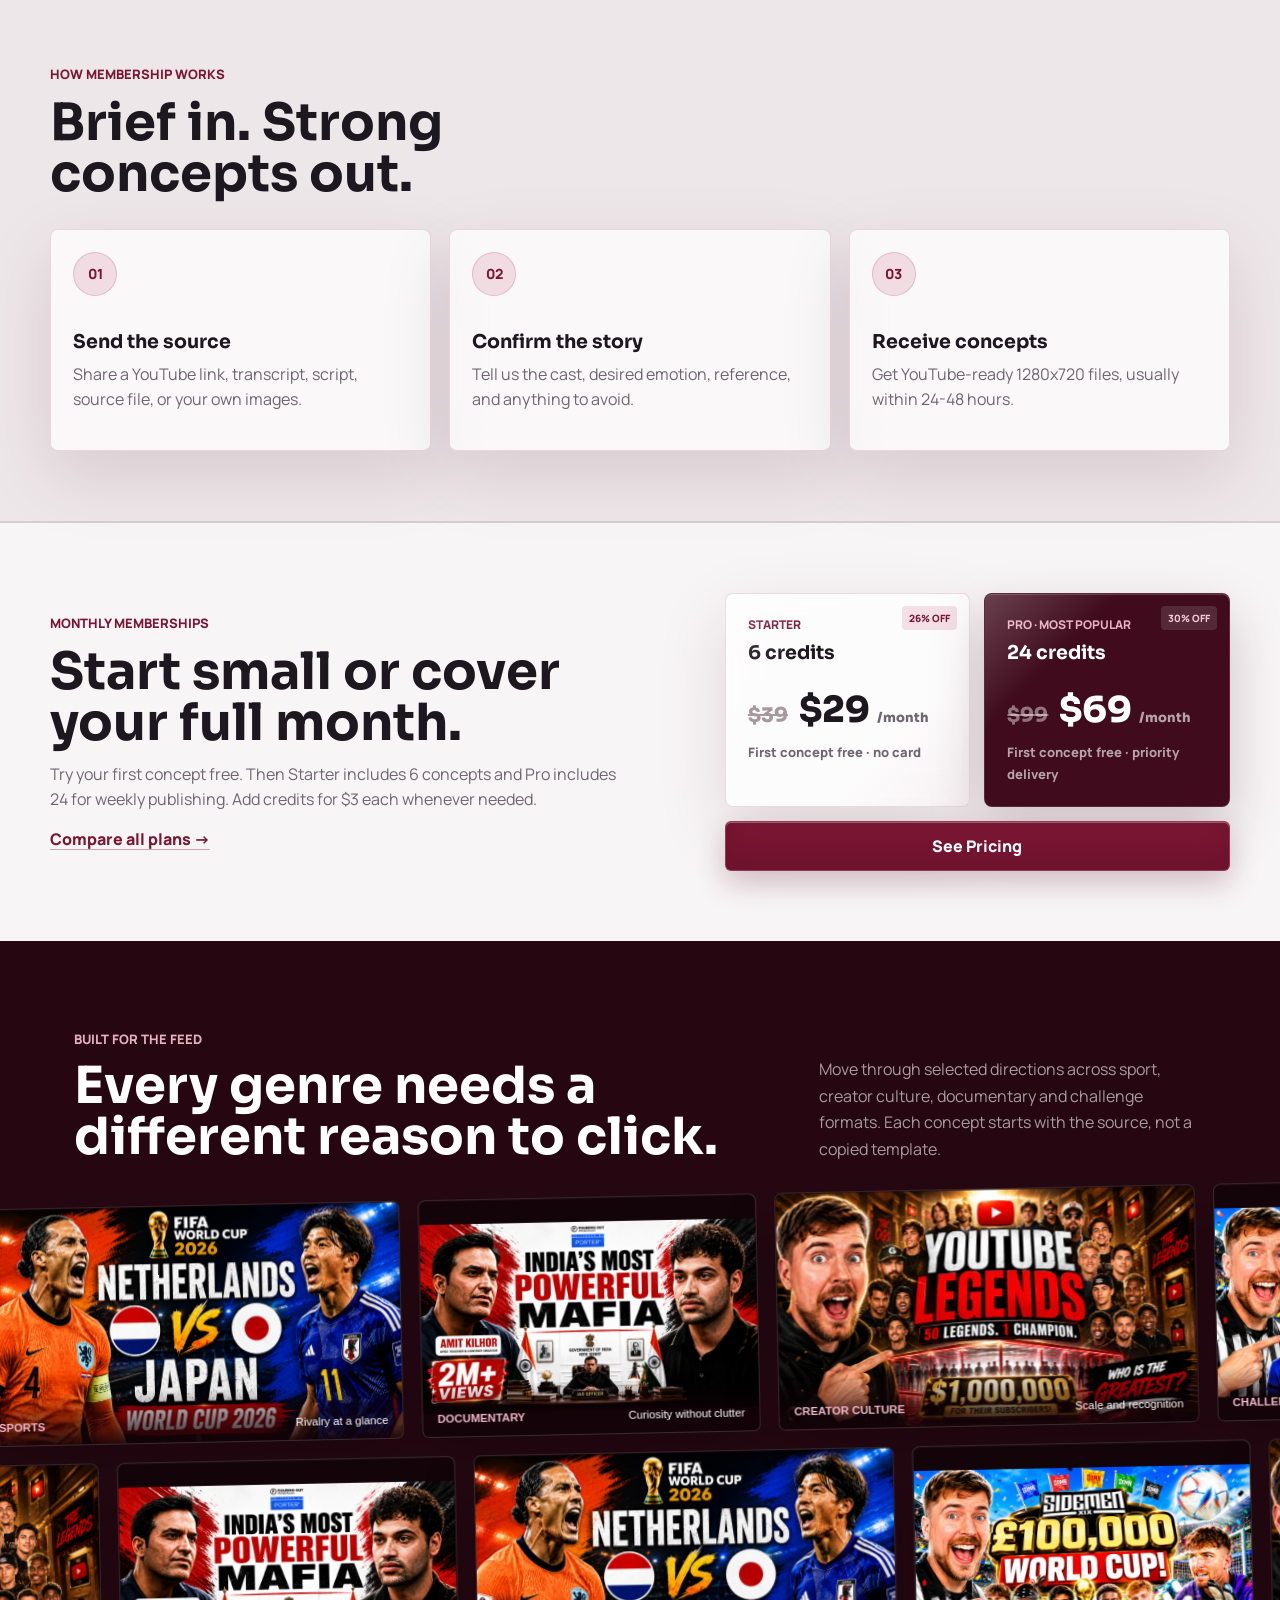
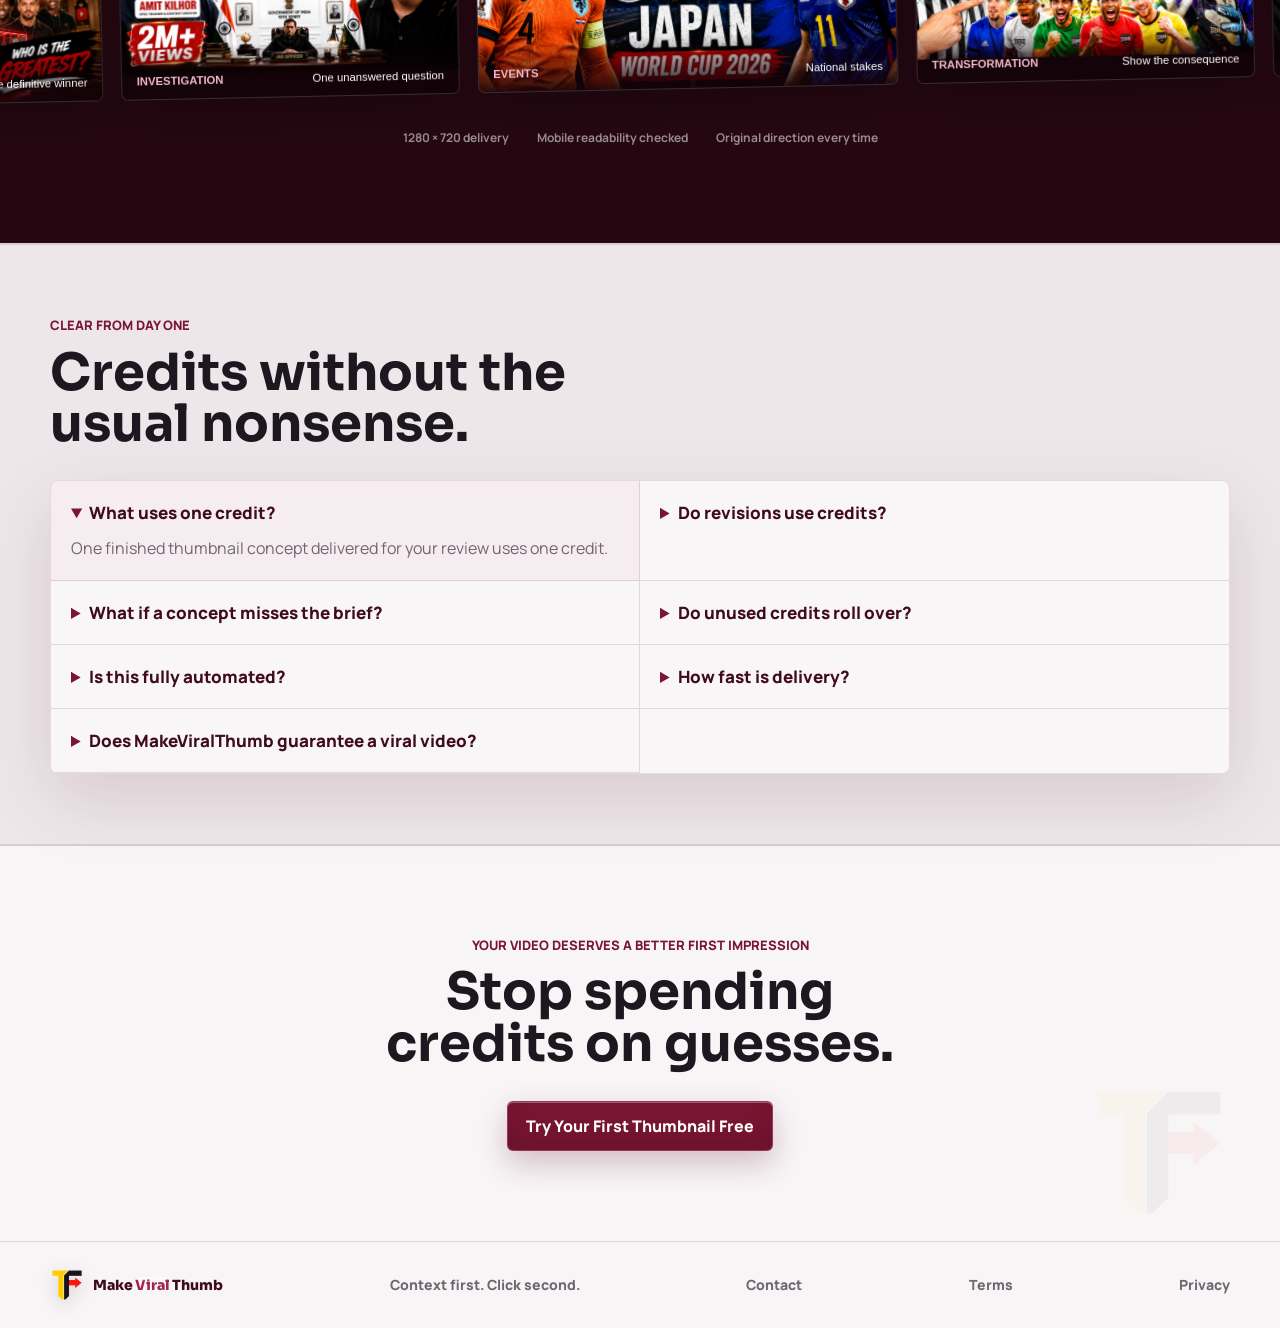
==== commit e7fe2b57: "Rebrand product as MakeViralThumb" ====
--- a/index.html
+++ b/index.html
@@ -3,7 +3,7 @@
   <head>
     <meta charset="utf-8" />
     <meta name="viewport" content="width=device-width, initial-scale=1" />
-    <title>ThumbForge - Thumbnails That Understand the Video</title>
+    <title>MakeViralThumb - Thumbnails That Understand the Video</title>
     <meta
       name="description"
       content="Send your video link or script. Get original, human-reviewed YouTube thumbnail concepts built around the real hook."
@@ -14,24 +14,24 @@
     <link rel="manifest" href="site.webmanifest" />
     <link rel="shortcut icon" href="assets/brand/favicon.ico" />
     <meta property="og:type" content="website" />
-    <meta property="og:site_name" content="ThumbForge" />
-    <meta property="og:title" content="ThumbForge - Thumbnails That Understand the Video" />
-    <meta property="og:image" content="https://rahulljr10.github.io/thumbforge/assets/brand/thumbforge-social.png" />
+    <meta property="og:site_name" content="MakeViralThumb" />
+    <meta property="og:title" content="MakeViralThumb - Thumbnails That Understand the Video" />
+    <meta property="og:image" content="https://makeviralthumb.com/assets/brand/makeviralthumb-social.png" />
     <meta property="og:image:width" content="1200" />
     <meta property="og:image:height" content="630" />
     <meta name="twitter:card" content="summary" />
-    <meta name="twitter:title" content="ThumbForge - Thumbnails That Understand the Video" />
-    <meta name="twitter:image" content="https://rahulljr10.github.io/thumbforge/assets/brand/thumbforge-social.png" />
+    <meta name="twitter:title" content="MakeViralThumb - Thumbnails That Understand the Video" />
+    <meta name="twitter:image" content="https://makeviralthumb.com/assets/brand/makeviralthumb-social.png" />
     <link rel="preconnect" href="https://fonts.googleapis.com" />
     <link rel="preconnect" href="https://fonts.gstatic.com" crossorigin />
     <link href="https://fonts.googleapis.com/css2?family=Manrope:wght@400;500;600;700;800&family=Sora:wght@600;700;800&display=swap" rel="stylesheet" />
-    <link rel="stylesheet" href="styles.css?v=production-2" />
+    <link rel="stylesheet" href="styles.css?v=brand-1" />
   </head>
   <body>
     <header class="site-header">
-      <a class="brand" href="index.html" aria-label="ThumbForge home">
+      <a class="brand" href="index.html" aria-label="MakeViralThumb home">
         <span class="brand-mark"><img src="assets/brand/thumbforge-64.png" alt="" /></span>
-        <span>ThumbForge</span>
+        <span class="brand-wordmark"><span>Make</span><em>Viral</em><span>Thumb</span></span>
       </a>
       <nav aria-label="Main navigation">
         <a href="#work">Work</a>
@@ -41,7 +41,7 @@
         <a href="#faq">FAQ</a>
         <a href="login.html">Sign in</a>
       </nav>
-      <a class="nav-cta" href="login.html?mode=signup">Get started</a>
+      <a class="nav-cta" href="login.html?mode=signup">Try free</a>
     </header>
 
     <main>
@@ -54,16 +54,16 @@
             the real hook, correct people, and reason to click.
           </p>
           <div class="hero-actions">
-            <a class="button primary" href="login.html?mode=signup">Create Your Account</a>
+            <a class="button primary" href="login.html?mode=signup">Try 1 Thumbnail Free</a>
             <a class="button secondary" href="#gallery">Explore the Gallery</a>
           </div>
           <div class="trust-row" aria-label="Membership details">
-            <span>No wasted credits</span>
+            <span>No card required</span>
             <span>Human-reviewed</span>
             <span>Cancel anytime</span>
           </div>
         </div>
-        <div class="hero-stack" aria-label="ThumbForge thumbnail samples">
+        <div class="hero-stack" aria-label="MakeViralThumb thumbnail samples">
           <img
             class="hero-thumb hero-thumb-main"
             src="assets/sample-football.png"
@@ -99,7 +99,7 @@
             playsinline
             preload="metadata"
             poster="assets/video/thumbforge-process-wide-poster.jpg?v=creator-20260620"
-            aria-label="Creator demonstrating the ThumbForge thumbnail workflow"
+            aria-label="Creator demonstrating the MakeViralThumb thumbnail workflow"
           >
             <source src="assets/video/thumbforge-process-wide.mp4?v=creator-20260620" type="video/mp4" />
           </video>
@@ -111,7 +111,7 @@
             playsinline
             preload="metadata"
             poster="assets/video/thumbforge-process-mobile-poster.jpg?v=creator-20260620"
-            aria-label="Creator demonstrating the ThumbForge thumbnail workflow on mobile"
+            aria-label="Creator demonstrating the MakeViralThumb thumbnail workflow on mobile"
           >
             <source src="assets/video/thumbforge-process-mobile.mp4?v=creator-20260620" type="video/mp4" />
           </video>
@@ -154,7 +154,7 @@
 
       <section id="difference" class="section difference-section">
         <div class="section-heading">
-          <p class="eyebrow">Why ThumbForge</p>
+          <p class="eyebrow">Why MakeViralThumb</p>
           <h2>Not another prompt-and-regenerate tool.</h2>
         </div>
         <div class="difference-grid">
@@ -190,7 +190,7 @@
           <div class="step">
             <span>01</span>
             <h3>Send the source</h3>
-            <p>Share a YouTube link, transcript, script, or detailed video idea.</p>
+            <p>Share a YouTube link, transcript, script, source file, or your own images.</p>
           </div>
           <div class="step">
             <span>02</span>
@@ -209,12 +209,12 @@
         <div class="pricing-copy">
           <p class="eyebrow">Monthly memberships</p>
           <h2>Start small or cover your full month.</h2>
-          <p>Starter includes 6 concepts. Pro includes 24 for weekly publishing. Need more mid-month? Add credits for $3 each.</p>
+          <p>Try your first concept free. Then Starter includes 6 concepts and Pro includes 24 for weekly publishing. Add credits for $3 each whenever needed.</p>
           <a class="text-link" href="pricing.html">Compare all plans &rarr;</a>
         </div>
         <div class="home-plan-pair">
-          <article class="mini-plan"><p class="plan-kicker">Starter</p><h3>6 credits</h3><p class="mini-price">$29 <small>/month</small></p><span>For around 3 videos</span></article>
-          <article class="mini-plan mini-plan-pro"><p class="plan-kicker">Pro</p><h3>24 credits</h3><p class="mini-price">$69 <small>/month</small></p><span>For around 12 videos</span></article>
+          <article class="mini-plan"><div class="mini-off">26% off</div><p class="plan-kicker">Starter</p><h3>6 credits</h3><p class="mini-price"><del>$39</del> $29 <small>/month</small></p><span>First concept free &middot; no card</span></article>
+          <article class="mini-plan mini-plan-pro"><div class="mini-off">30% off</div><p class="plan-kicker">Pro &middot; Most popular</p><h3>24 credits</h3><p class="mini-price"><del>$99</del> $69 <small>/month</small></p><span>First concept free &middot; priority delivery</span></article>
           <a class="button primary full" href="pricing.html">See Pricing</a>
         </div>
       </section>
@@ -245,7 +245,7 @@
             <button class="gallery-piece gallery-piece-wide" data-gallery-image="assets/sample-youtube-legends.png" type="button" aria-hidden="true" tabindex="-1"><img src="assets/sample-youtube-legends.png" alt="" /><span><b>Competition</b> One definitive winner</span></button>
           </div>
         </div>
-        <div class="gallery-note"><span>1280 × 720 delivery</span><span>Mobile readability checked</span><span>Original direction every time</span></div>
+        <div class="gallery-note"><span>1280 &times; 720 delivery</span><span>Mobile readability checked</span><span>Original direction every time</span></div>
       </section>
 
       <section id="faq" class="section faq-section">
@@ -278,27 +278,31 @@
             <summary>How fast is delivery?</summary>
             <p>Most briefs are delivered within 24-48 hours. Complex requests may take longer and will be confirmed upfront.</p>
           </details>
+          <details>
+            <summary>Does MakeViralThumb guarantee a viral video?</summary>
+            <p>No service can guarantee virality. We create stronger, context-aware thumbnail concepts designed to improve the chance of earning the right click.</p>
+          </details>
         </div>
       </section>
 
       <section class="final-cta">
         <p class="eyebrow">Your video deserves a better first impression</p>
         <h2>Stop spending credits on guesses.</h2>
-        <a class="button primary" href="login.html?mode=signup">Create Your Account</a>
+        <a class="button primary" href="login.html?mode=signup">Try Your First Thumbnail Free</a>
       </section>
     </main>
 
     <footer class="site-footer">
-      <a class="footer-brand" href="index.html" aria-label="ThumbForge home">
+      <a class="footer-brand" href="index.html" aria-label="MakeViralThumb home">
         <img src="assets/brand/thumbforge-64.png" alt="" />
-        <span>ThumbForge</span>
+        <span class="brand-wordmark"><span>Make</span><em>Viral</em><span>Thumb</span></span>
       </a>
       <span>Context first. Click second.</span>
       <a href="contact.html">Contact</a>
       <a href="terms.html">Terms</a>
       <a href="privacy.html">Privacy</a>
     </footer>
-    <div class="gallery-lightbox" id="galleryLightbox" hidden><button type="button" aria-label="Close gallery">×</button><img src="" alt="Selected ThumbForge concept" /></div>
-    <script src="script.js?v=production-2"></script>
+    <div class="gallery-lightbox" id="galleryLightbox" hidden><button type="button" aria-label="Close gallery">&times;</button><img src="" alt="Selected MakeViralThumb concept" /></div>
+    <script src="script.js?v=brand-1"></script>
   </body>
 </html>
--- a/styles.css
+++ b/styles.css
@@ -1722,3 +1722,35 @@
 }
 .gallery-rail{will-change:transform}
 @media (prefers-reduced-motion:reduce){.gallery-rail{animation:none!important}}
+.brand-wordmark{display:inline-flex;align-items:baseline;gap:0;font-family:"Sora",sans-serif;font-weight:800;letter-spacing:0;white-space:nowrap}
+.brand-wordmark em{position:relative;margin:0 2px;color:#a32349;font-style:normal;text-shadow:0 1px 0 rgba(255,255,255,.8)}
+.brand-wordmark em::after{position:absolute;top:1px;right:8%;left:8%;height:30%;border-radius:999px;background:linear-gradient(180deg,rgba(255,255,255,.55),transparent);content:"";pointer-events:none}
+.login-visual .brand-wordmark em,.featured-plan .brand-wordmark em{color:#f0a9bf;text-shadow:none}
+.discount-ribbon{display:flex;align-items:center;justify-content:space-between;gap:12px;margin:-4px 0 18px;padding:8px 10px;border:1px solid rgba(122,22,51,.13);border-radius:5px;background:#fff5f7;color:var(--wine);font-size:11px;font-weight:800;text-transform:uppercase}
+.discount-ribbon strong{padding:4px 7px;border-radius:4px;background:var(--wine);color:#fff}
+.featured-plan .discount-ribbon{border-color:rgba(255,255,255,.14);background:rgba(255,255,255,.09);color:#f8dce5}
+.featured-plan .discount-ribbon strong{background:#fff;color:var(--wine-deep)}
+.price-line{display:flex;align-items:center;gap:12px}
+.price-line .membership-price{margin:0}
+.was-price{color:#9d8f94;font-size:18px;font-weight:800;text-decoration:line-through;text-decoration-thickness:2px}
+.featured-plan .was-price{color:rgba(255,255,255,.5)}
+.trial-note{margin:10px 0 16px;color:var(--muted);font-size:11px;text-align:center}
+.featured-plan .trial-note{color:rgba(255,255,255,.6)}
+.mini-plan{position:relative}
+.mini-off{position:absolute;top:12px;right:12px;padding:5px 7px;border-radius:4px;background:#f4dfe6;color:var(--wine);font-size:10px;font-weight:900;text-transform:uppercase}
+.mini-plan-pro .mini-off{background:rgba(255,255,255,.12);color:#f5c8d6}
+.mini-price del{margin-right:4px;color:#a7989d;font-size:.56em}
+.mini-plan-pro .mini-price del{color:rgba(255,255,255,.43)}
+@media(max-width:560px){
+  html,body{max-width:100%;overflow-x:hidden}
+  .site-header{justify-content:flex-start;padding-right:92px}
+  .site-header .brand{min-width:0;gap:7px}
+  .site-header .brand-mark{width:34px;height:34px;flex-basis:34px}
+  .site-header .brand-wordmark{font-size:11px}
+  .site-header .nav-cta{position:absolute;right:8px;display:inline-flex!important;min-height:38px;padding:8px 10px;font-size:11px}
+  .hero,.hero-copy,.hero-text,.hero-actions,.trust-row{width:100%;max-width:100%;min-width:0}
+  .hero-actions{display:grid;grid-template-columns:1fr}
+  .hero-actions .button{width:100%;white-space:normal;text-align:center}
+  .trust-row{display:flex;flex-wrap:wrap}
+  .trust-row span{min-width:0}
+}
